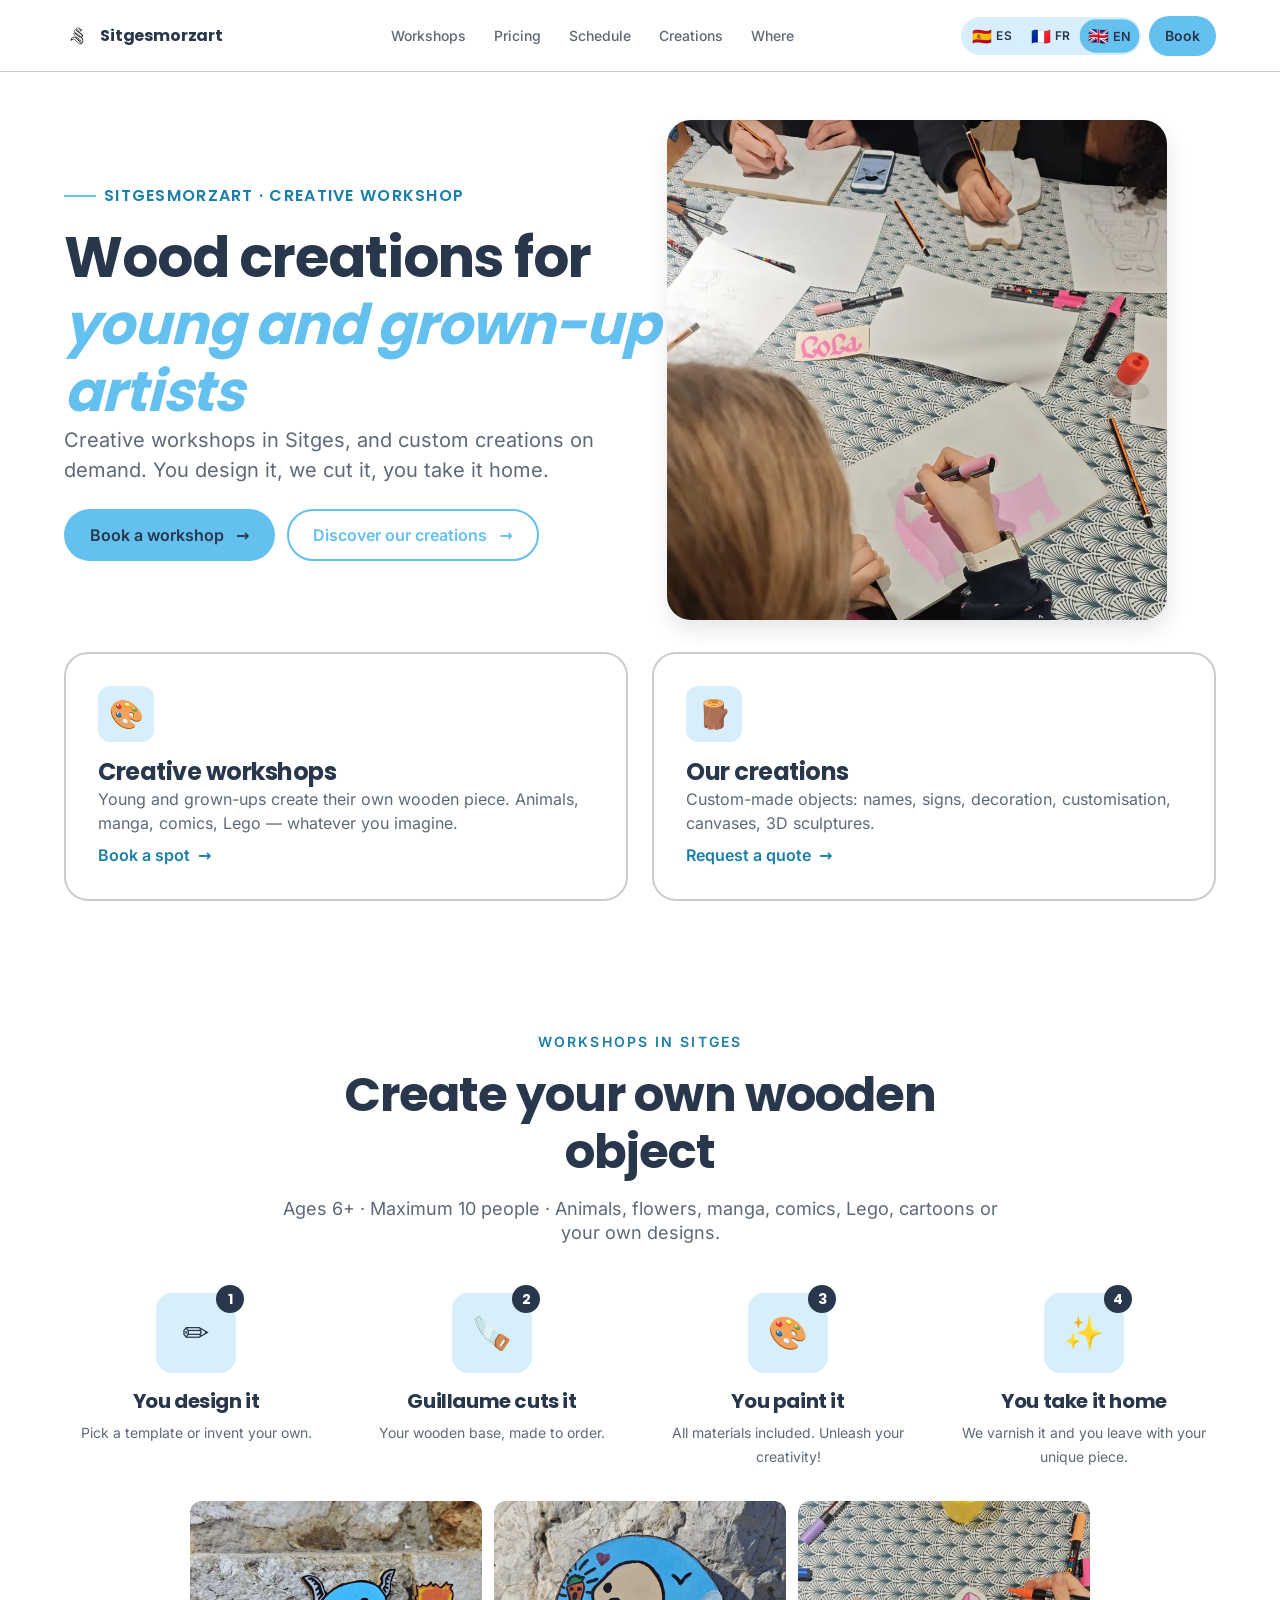
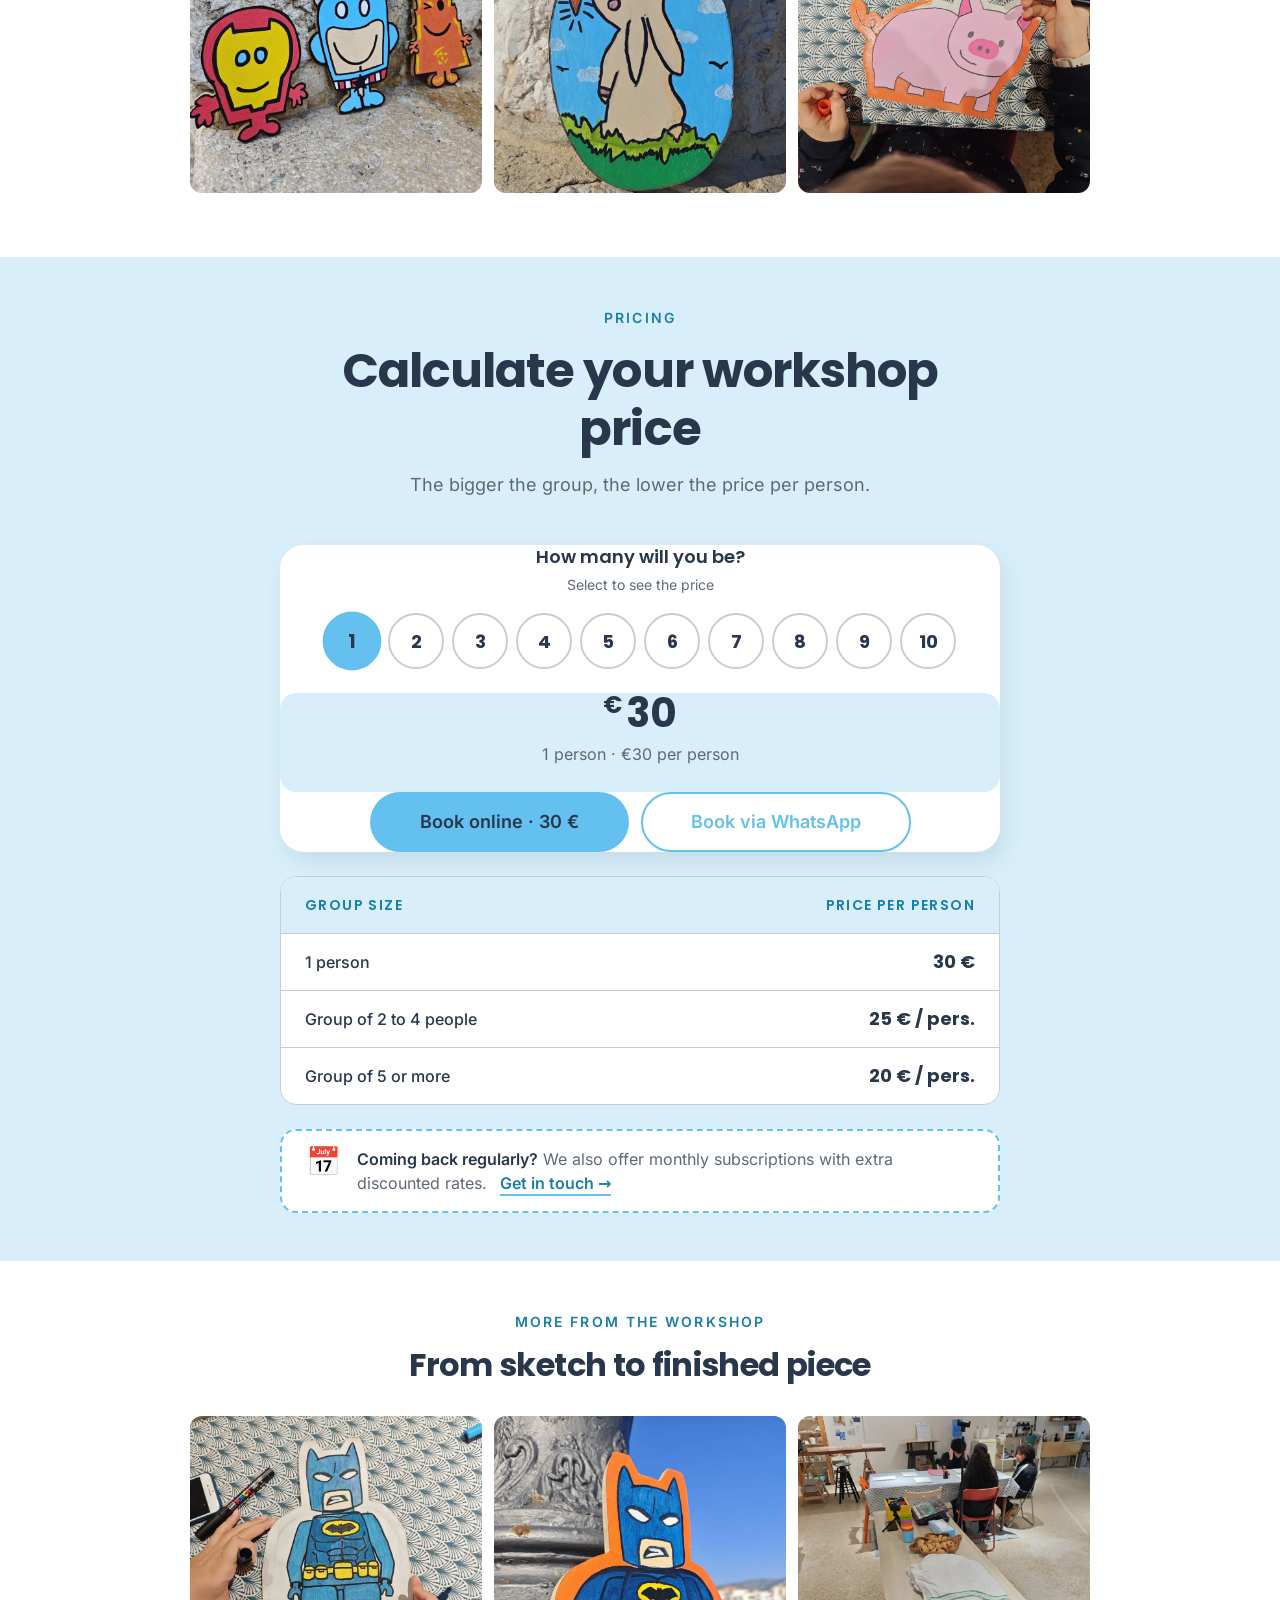
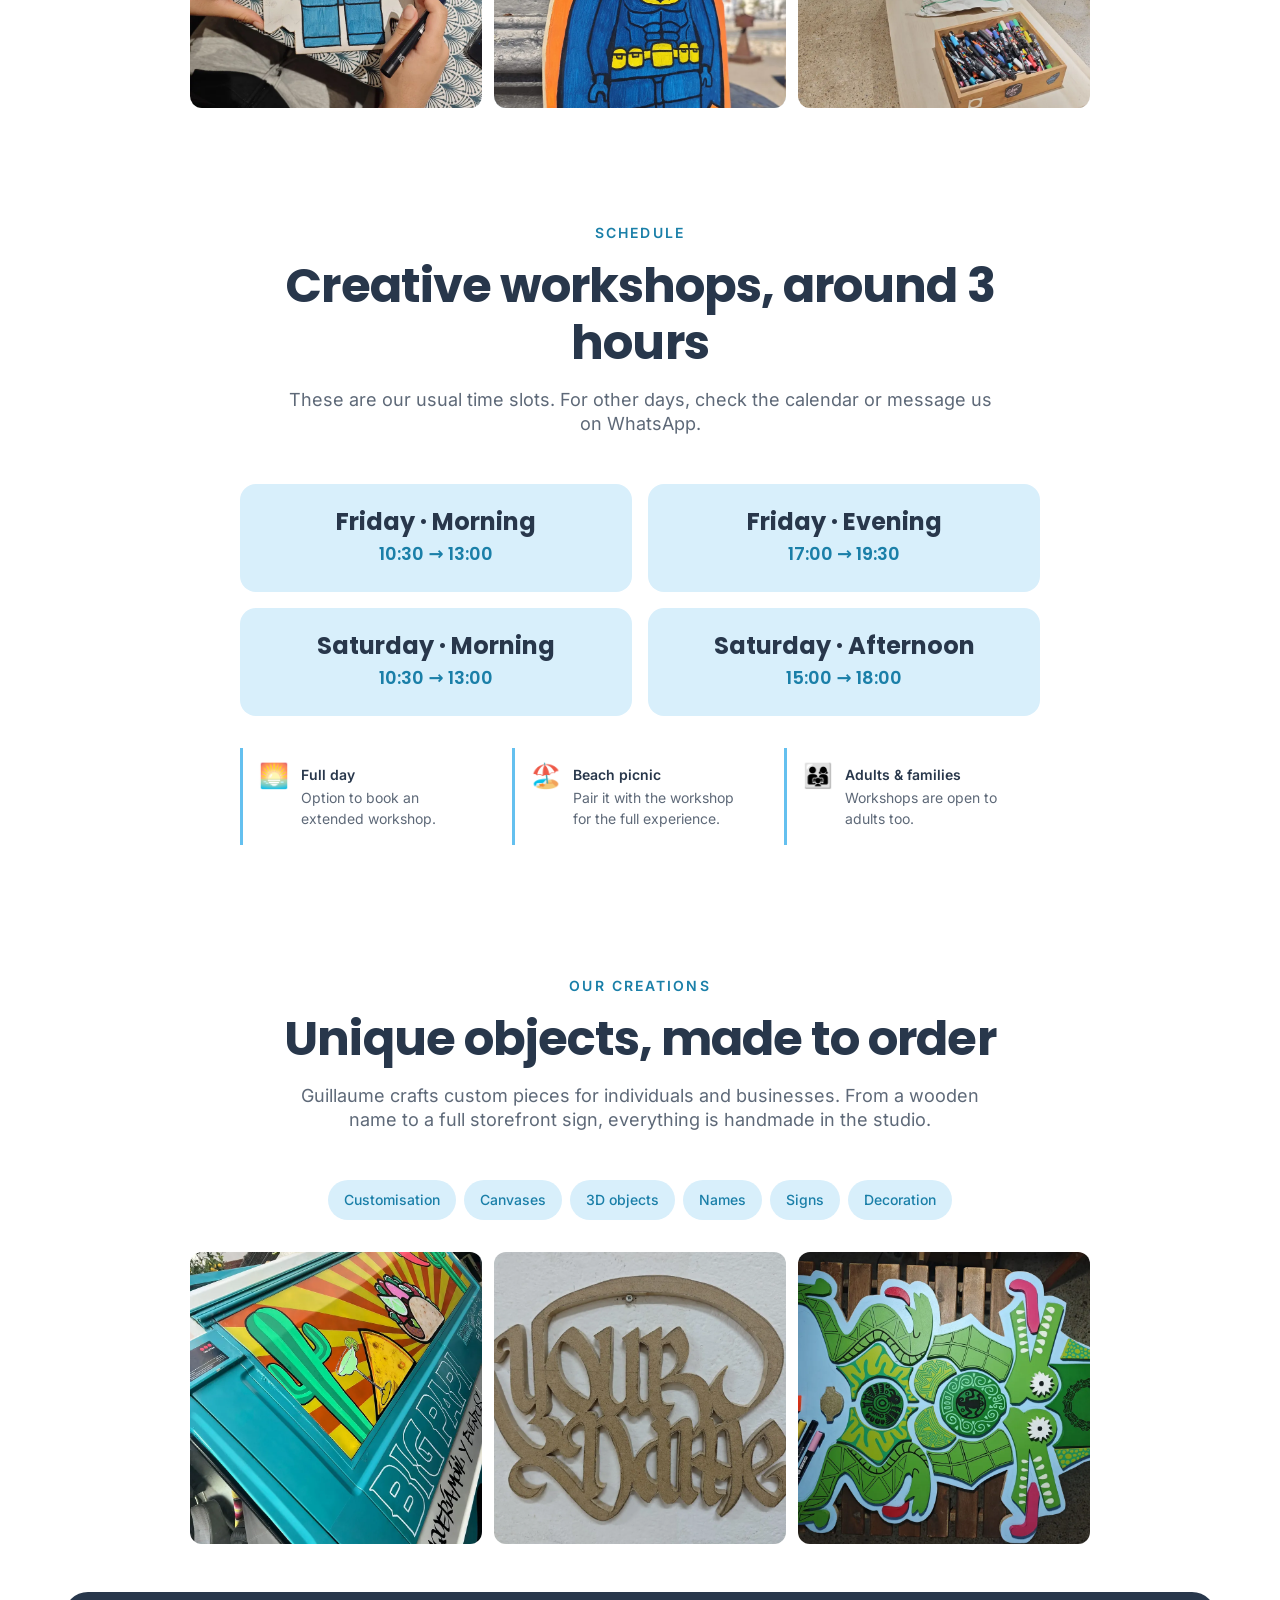
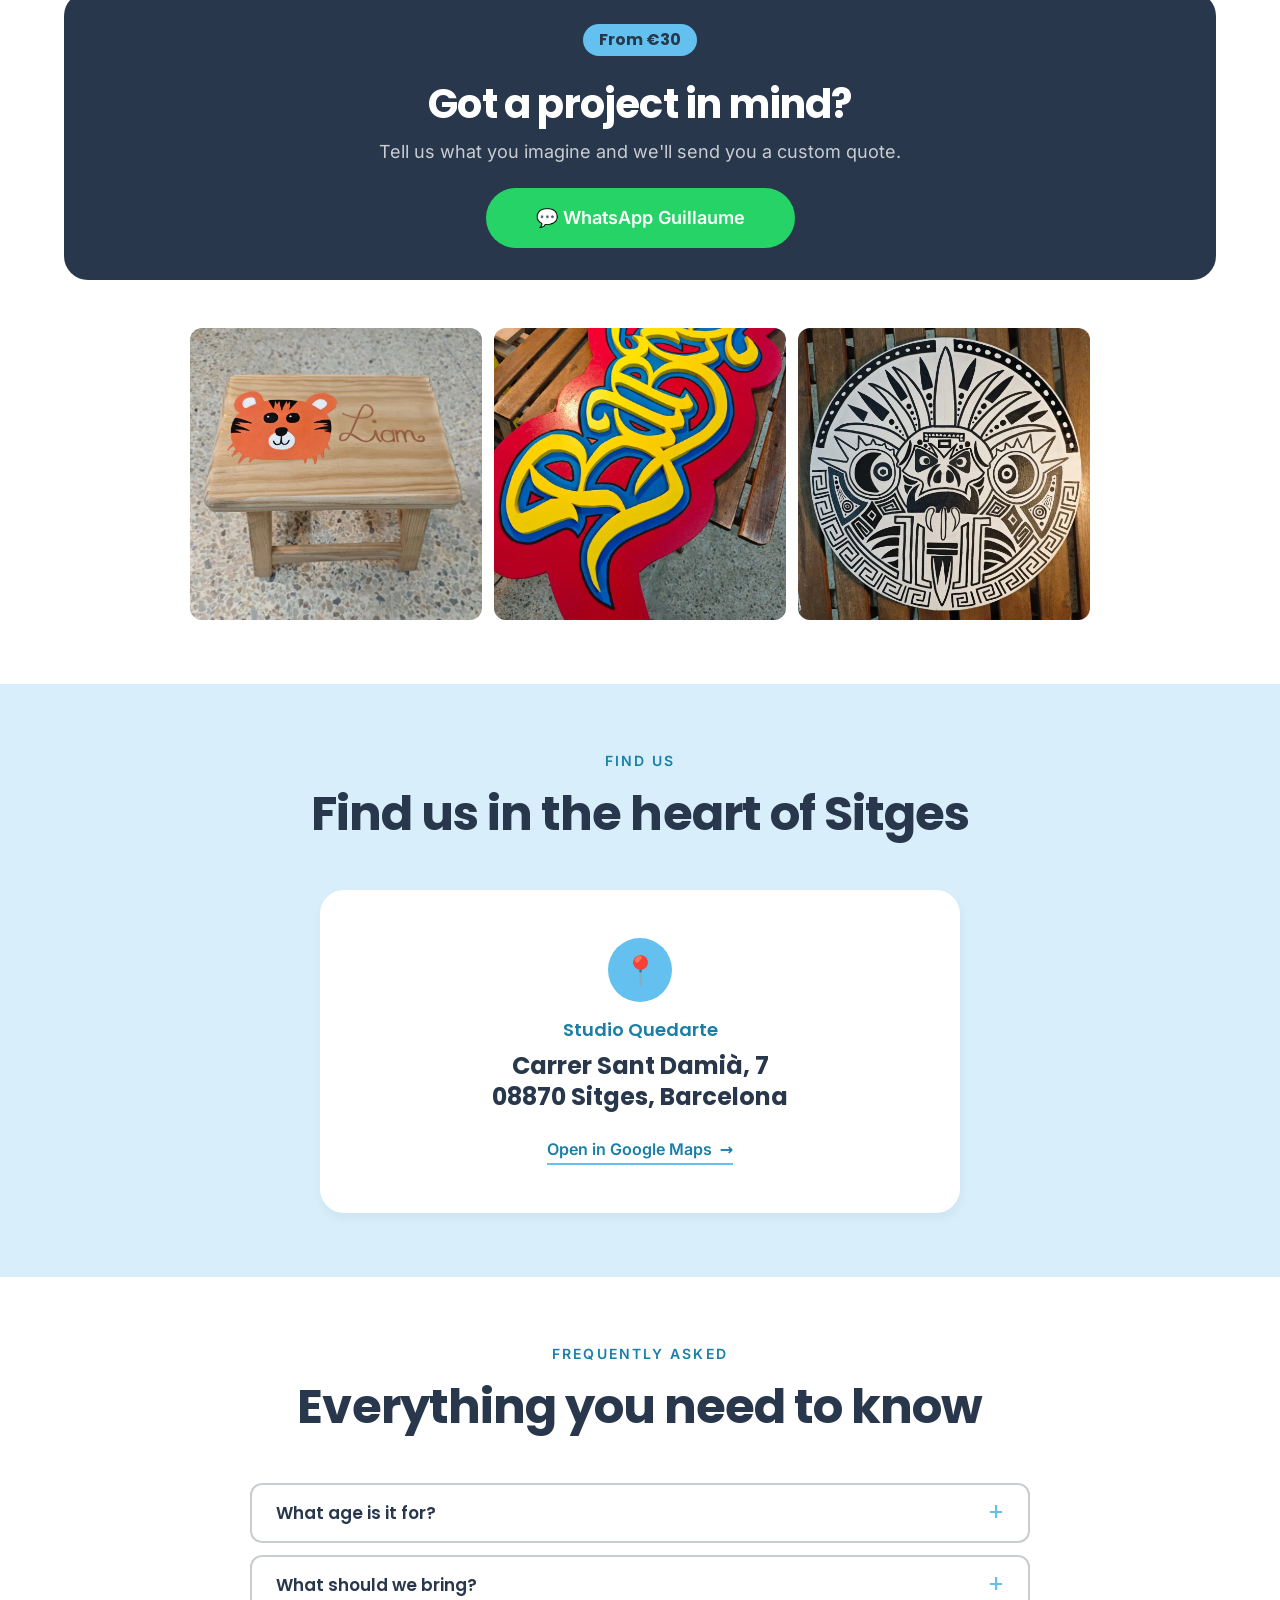
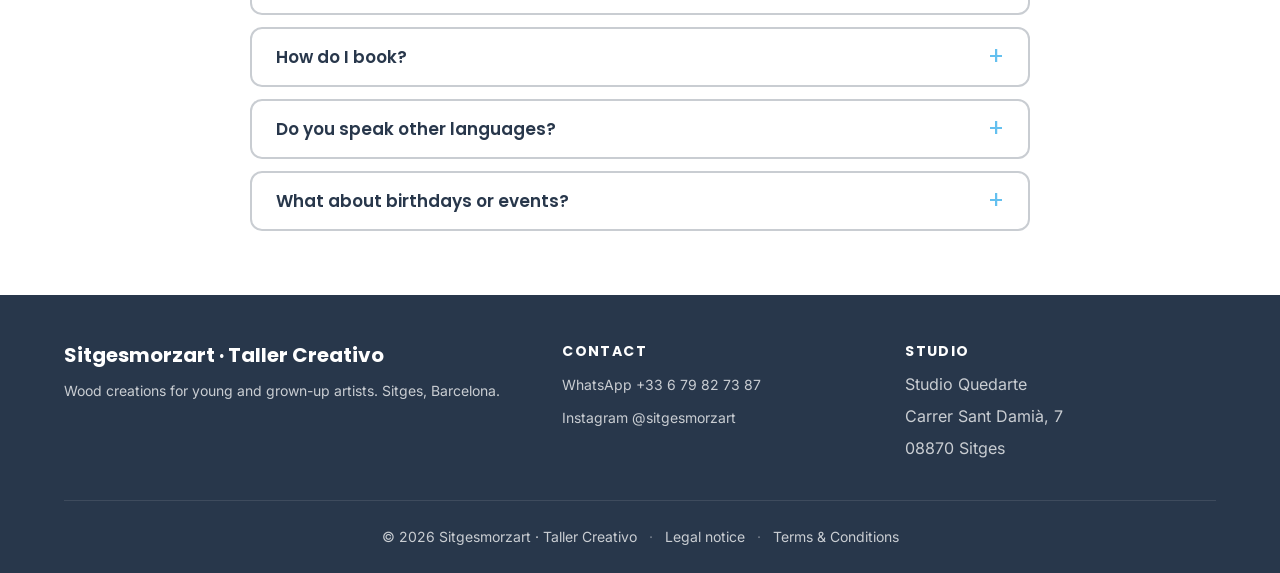
==== index.html @ ffb377f8 "Update index.html" ====
<!DOCTYPE html>
<html lang="es">
<head>
<meta charset="UTF-8">
<meta name="viewport" content="width=device-width, initial-scale=1.0">
<meta name="description" content="Sitgesmorzart · Taller Creativo en Sitges. Crea tu objeto de madera único en madera. Talleres creativos. Creaciones personalizadas a medida.">
<meta name="theme-color" content="#FFFFFF">
<meta name="author" content="Sitgesmorzart - Guillaume">
<meta name="geo.region" content="ES-CT">
<meta name="geo.placename" content="Sitges">
<meta name="geo.position" content="41.2364;1.8120">
<meta name="ICBM" content="41.2364, 1.8120">

<title>Sitgesmorzart · Taller Creativo en Sitges</title>

<!-- Favicon -->
<link rel="icon" href="/favicon.ico" sizes="any">
<link rel="icon" type="image/png" sizes="32x32" href="/favicon-32.png">
<link rel="icon" type="image/png" sizes="16x16" href="/favicon-16.png">
<link rel="apple-touch-icon" href="/icon-180.png">
<link rel="icon" type="image/png" sizes="192x192" href="/icon-192.png">
<link rel="icon" type="image/png" sizes="512x512" href="/icon-512.png">

<!-- Canonical URL -->
<link rel="canonical" href="https://sitgesmorzart.com/">

<!-- Hreflang (multilingue) -->
<link rel="alternate" hreflang="es" href="https://sitgesmorzart.com/">
<link rel="alternate" hreflang="fr" href="https://sitgesmorzart.com/">
<link rel="alternate" hreflang="en" href="https://sitgesmorzart.com/">
<link rel="alternate" hreflang="x-default" href="https://sitgesmorzart.com/">
   
<!-- Open Graph (Facebook, WhatsApp, Insta DM, LinkedIn, Slack, etc.) -->
<!-- 💡 Pour switcher l'image preview : remplacer "og-cover-atelier.jpg" par "og-cover.jpg" (variante Marvel) dans les 3 lignes ci-dessous + dans twitter:image -->
<meta property="og:type" content="website">
<meta property="og:site_name" content="Sitgesmorzart · Taller Creativo">
<meta property="og:title" content="Sitgesmorzart · Taller Creativo en Sitges">
<meta property="og:description" content="Creaciones en madera para pequeños y grandes artistas. Talleres creativos en Sitges, y creaciones personalizadas a medida.">
<meta property="og:url" content="https://sitgesmorzart.com/">
<meta property="og:image" content="https://sitgesmorzart.com/images/og-cover-atelier.jpg">
<meta property="og:image:secure_url" content="https://sitgesmorzart.com/images/og-cover-atelier.jpg">
<meta property="og:image:type" content="image/jpeg">
<meta property="og:image:width" content="1200">
<meta property="og:image:height" content="630">
<meta property="og:image:alt" content="Sitgesmorzart · Taller Creativo · Creaciones en madera para pequeños y grandes artistas">
<meta property="og:locale" content="es_ES">
<meta property="og:locale:alternate" content="fr_FR">
<meta property="og:locale:alternate" content="en_GB">

<!-- Twitter / X Cards -->
<meta name="twitter:card" content="summary_large_image">
<meta name="twitter:title" content="Sitgesmorzart · Taller Creativo en Sitges">
<meta name="twitter:description" content="Creaciones en madera para pequeños y grandes artistas. Talleres creativos en Sitges.">
<meta name="twitter:image" content="https://sitgesmorzart.com/images/og-cover-atelier.jpg">
<meta name="twitter:image:alt" content="Sitgesmorzart · Taller Creativo">

<!-- Fonts -->
<!-- Fonts (self-hosted, RGPD compliant, éco-design) -->
<link rel="preload" href="/fonts/poppins-700.woff2" as="font" type="font/woff2" crossorigin>
<link rel="preload" href="/fonts/inter-400.woff2" as="font" type="font/woff2" crossorigin>
   
<!-- Foundations DS -->
<link rel="stylesheet" href="foundations.css">

<style>
/* ============================================================================
   FONTS — Self-hosted (Fontsource)
   RGPD compliant, éco-design, performance optimale
   ============================================================================ */

/* Poppins */
@font-face {
  font-family: 'Poppins';
  font-style: normal;
  font-weight: 400;
  font-display: swap;
  src: url('/fonts/poppins-400.woff2') format('woff2');
}
@font-face {
  font-family: 'Poppins';
  font-style: normal;
  font-weight: 500;
  font-display: swap;
  src: url('/fonts/poppins-500.woff2') format('woff2');
}
@font-face {
  font-family: 'Poppins';
  font-style: normal;
  font-weight: 600;
  font-display: swap;
  src: url('/fonts/poppins-600.woff2') format('woff2');
}
@font-face {
  font-family: 'Poppins';
  font-style: normal;
  font-weight: 700;
  font-display: swap;
  src: url('/fonts/poppins-700.woff2') format('woff2');
}
@font-face {
  font-family: 'Poppins';
  font-style: normal;
  font-weight: 800;
  font-display: swap;
  src: url('/fonts/poppins-800.woff2') format('woff2');
}

/* Inter */
@font-face {
  font-family: 'Inter';
  font-style: normal;
  font-weight: 400;
  font-display: swap;
  src: url('/fonts/inter-400.woff2') format('woff2');
}
@font-face {
  font-family: 'Inter';
  font-style: normal;
  font-weight: 500;
  font-display: swap;
  src: url('/fonts/inter-500.woff2') format('woff2');
}
@font-face {
  font-family: 'Inter';
  font-style: normal;
  font-weight: 600;
  font-display: swap;
  src: url('/fonts/inter-600.woff2') format('woff2');
}
@font-face {
  font-family: 'Inter';
  font-style: normal;
  font-weight: 700;
  font-display: swap;
  src: url('/fonts/inter-700.woff2') format('woff2');
}
/* ============================================================================
   PAGE STYLES — Sitgesmorzart
   Construits sur foundations.css. N'utilise QUE des tokens sémantiques.
   ============================================================================ */

/* Scroll fluide : laisser de la place pour le header sticky lors d'un saut d'ancre */
html { scroll-padding-top: 80px; }

/* Body : padding pour compenser le header fixed */
body { padding-top: 72px; }

@media (max-width: 768px) {
  html { scroll-padding-top: 72px; }
  body { padding-top: 64px; }
}

/* --- Layout général ---------------------------------------------------- */
.container {
  max-width: 1200px;
  margin: 0 auto;
  padding: 0 var(--spacing-6);
}

section { padding: var(--spacing-16) 0; }

@media (max-width: 768px) {
  section { padding: var(--spacing-12) 0; }
}


/* ============================================================================
   SITE HEADER — sticky navigation
   ============================================================================ */
.site-header {
  position: fixed;
  top: 0;
  left: 0;
  right: 0;
  z-index: 90;
  background: rgba(255, 255, 255, 0.92);
  backdrop-filter: saturate(180%) blur(12px);
  -webkit-backdrop-filter: saturate(180%) blur(12px);
  border-bottom: 1px solid var(--border-default);
  height: 72px;
  display: flex;
  align-items: center;
}

@media (max-width: 768px) {
  .site-header { height: 64px; }
}

.site-header .container {
  display: flex;
  align-items: center;
  justify-content: space-between;
  gap: var(--spacing-4);
  width: 100%;
}

.site-brand {
  font-family: var(--font-display);
  font-weight: var(--weight-bold);
  font-size: var(--body-medium-size);
  color: var(--text-primary);
  text-decoration: none;
  white-space: nowrap;
  display: flex;
  align-items: center;
  gap: var(--spacing-2);
}

.site-brand-mark {
  width: 28px;
  height: 28px;
  flex-shrink: 0;
  display: block;
}

.site-brand-name { letter-spacing: -0.01em; }

@media (max-width: 480px) {
  .site-brand-name { font-size: 0.875rem; }
}

.site-nav {
  display: flex;
  align-items: center;
  gap: var(--spacing-1);
}

.site-nav-link {
  padding: var(--spacing-2) var(--spacing-3);
  border-radius: var(--radius-md);
  font-family: var(--font-body);
  font-size: var(--body-small-size);
  font-weight: var(--weight-medium);
  color: var(--text-secondary);
  text-decoration: none;
  transition: color 0.2s, background-color 0.2s;
  white-space: nowrap;
}

.site-nav-link:hover {
  color: var(--text-primary);
  background: var(--brand-turquoise-100);
}

.site-actions {
  display: flex;
  align-items: center;
  gap: var(--spacing-2);
}

.site-cta {
  padding: var(--spacing-2) var(--spacing-4);
  background: var(--action-primary-bg);
  color: var(--action-primary-text);
  border-radius: var(--radius-full);
  font-family: var(--font-body);
  font-weight: var(--weight-semibold);
  font-size: var(--body-small-size);
  text-decoration: none;
  white-space: nowrap;
  transition: background-color 0.2s, transform 0.2s;
}

.site-cta:hover {
  background: var(--action-primary-bg-hover);
  transform: translateY(-1px);
}

/* --- Burger button (mobile only) -------------------------------------- */
.site-burger {
  display: none;
  width: 40px;
  height: 40px;
  border-radius: var(--radius-md);
  background: transparent;
  align-items: center;
  justify-content: center;
}

.site-burger:hover { background: var(--brand-turquoise-100); }

.site-burger-icon {
  width: 20px;
  height: 14px;
  position: relative;
  display: block;
}

.site-burger-icon::before,
.site-burger-icon::after,
.site-burger-icon span {
  content: "";
  position: absolute;
  left: 0;
  right: 0;
  height: 2px;
  background: var(--text-primary);
  border-radius: 1px;
  transition: transform 0.3s, opacity 0.3s;
}

.site-burger-icon::before { top: 0; }
.site-burger-icon span { top: 50%; transform: translateY(-50%); }
.site-burger-icon::after { bottom: 0; }

.site-burger.is-open .site-burger-icon::before { transform: translateY(6px) rotate(45deg); }
.site-burger.is-open .site-burger-icon span { opacity: 0; }
.site-burger.is-open .site-burger-icon::after { transform: translateY(-6px) rotate(-45deg); }

/* --- Mobile breakpoint ------------------------------------------------- */
@media (max-width: 1024px) {
  .site-nav,
  .site-cta {
    display: none;
  }
  .site-burger { display: flex; }
}

/* --- Mobile menu panel ------------------------------------------------- */
.site-mobile-panel {
  position: fixed;
  top: 64px;
  left: 0;
  right: 0;
  background: var(--surface-default);
  border-bottom: 1px solid var(--border-default);
  box-shadow: var(--shadow-md);
  padding: var(--spacing-4) var(--spacing-6);
  transform: translateY(-110%);
  transition: transform 0.3s ease;
  z-index: 89;
  max-height: calc(100vh - 64px);
  overflow-y: auto;
}

.site-mobile-panel.is-open { transform: translateY(0); }

.site-mobile-panel .site-nav-link {
  display: block;
  padding: var(--spacing-3) var(--spacing-4);
  font-size: var(--body-medium-size);
  border-radius: var(--radius-lg);
  margin-bottom: var(--spacing-1);
}

.site-mobile-panel .site-cta {
  display: block;
  text-align: center;
  margin-top: var(--spacing-4);
  padding: var(--spacing-3);
  font-size: var(--body-medium-size);
}

@media (min-width: 1025px) {
  .site-mobile-panel { display: none; }
}

/* --- Language switcher (intégré au header) ----------------------------- */
.lang-switcher {
  display: flex;
  gap: 2px;
  background: var(--brand-turquoise-100);
  padding: 3px;
  border-radius: var(--radius-full);
}

.lang-btn {
  min-width: 32px;
  height: 32px;
  padding: 0 var(--spacing-2);
  border-radius: var(--radius-full);
  display: flex;
  align-items: center;
  justify-content: center;
  gap: 4px;
  font-size: 0.875rem;
  transition: background-color 0.2s ease, transform 0.2s ease;
  color: var(--text-primary);
}

.lang-flag {
  font-size: 1rem;
  line-height: 1;
}

.lang-code {
  font-family: var(--font-body);
  font-weight: var(--weight-semibold);
  font-size: 0.75rem;
  letter-spacing: 0.05em;
}

.lang-btn:hover { background: var(--surface-default); }
.lang-btn.is-active { background: var(--action-primary-bg); transform: scale(1.05); }

/* Sur écrans étroits (< 480px) : codes plus petits */
@media (max-width: 480px) {
  .lang-btn { 
    min-width: 40px; 
    height: 28px; 
    padding: 0 6px;
  }
  .lang-code { font-size: 0.6875rem; }
}

/* Sur très petits écrans (< 360px) : on cache les codes et garde juste les drapeaux */
@media (max-width: 360px) {
  .lang-btn {
    min-width: 32px;
    padding: 0 4px;
  }
  .lang-code {
    /* Visuellement caché mais accessible aux lecteurs d'écran */
    position: absolute;
    width: 1px;
    height: 1px;
    padding: 0;
    margin: -1px;
    overflow: hidden;
    clip: rect(0, 0, 0, 0);
    white-space: nowrap;
    border: 0;
  }
}

/* --- Boutons (consomment les tokens action-*) -------------------------- */
.btn {
  display: inline-flex;
  align-items: center;
  justify-content: center;
  gap: var(--spacing-2);
  padding: var(--spacing-3) var(--spacing-8);
  border-radius: var(--radius-full);
  font-family: var(--font-body);
  font-weight: var(--weight-semibold);
  font-size: var(--body-medium-size);
  text-decoration: none;
  white-space: nowrap;
  cursor: pointer;
  transition: background-color 0.2s ease, transform 0.2s ease, box-shadow 0.2s ease;
  border: 2px solid transparent;
  min-height: 48px;
}

.btn-primary {
  background: var(--action-primary-bg);
  color: var(--action-primary-text);
}
.btn-primary:hover { background: var(--action-primary-bg-hover); transform: translateY(-2px); }

.btn-secondary {
  background: var(--action-secondary-bg);
  color: var(--action-secondary-text);
  border-color: var(--action-secondary-border);
}
.btn-secondary:hover { background: var(--action-secondary-bg-hover); transform: translateY(-2px); }

.btn-ghost {
  background: transparent;
  color: var(--action-ghost-text);
}
.btn-ghost:hover { background: var(--action-ghost-bg-hover); }

.btn-whatsapp {
  background: #25D366;
  color: var(--neutral-white);
}
.btn-whatsapp:hover { background: #1fb858; transform: translateY(-2px); }

.btn-lg { padding: var(--spacing-4) var(--spacing-12); font-size: var(--body-large-size); }

@media (max-width: 480px) {
  .btn-lg { 
    padding: var(--spacing-4) var(--spacing-6); 
    font-size: var(--body-medium-size);
  }
}

.creations-cta .btn-lg {
  max-width: 100%;
  white-space: normal;
}

/* --- Section heads ----------------------------------------------------- */
.section-head { text-align: center; max-width: 720px; margin: 0 auto var(--spacing-12); }

.kicker {
  display: inline-block;
  font-family: var(--font-body);
  font-weight: var(--weight-semibold);
  font-size: var(--body-small-size);
  letter-spacing: 0.15em;
  text-transform: uppercase;
  color: var(--brand-turquoise-700);
  margin-bottom: var(--spacing-3);
}

.section-head h2 { margin-bottom: var(--spacing-4); }
.section-head p { font-size: var(--body-large-size); color: var(--text-secondary); }


/* ============================================================================
   HERO
   ============================================================================ */
.hero {
  padding: var(--spacing-10) 0 var(--spacing-12);
  position: relative;
}

@media (min-width: 769px) {
  .hero { padding-top: var(--spacing-12); }
}

.hero-grid {
  display: grid;
  grid-template-columns: 1.1fr 1fr;
  gap: var(--spacing-10);
  align-items: center;
}

@media (max-width: 900px) {
  .hero-grid { grid-template-columns: 1fr; gap: var(--spacing-6); }
}

.hero-brand {
  font-family: var(--font-display);
  font-weight: var(--weight-semibold);
  font-size: var(--body-medium-size);
  letter-spacing: 0.08em;
  text-transform: uppercase;
  color: var(--brand-turquoise-700);
  margin-bottom: var(--spacing-4);
  display: inline-flex;
  align-items: center;
  gap: var(--spacing-2);
}

.hero-brand::before {
  content: "";
  width: 32px;
  height: 2px;
  background: var(--brand-turquoise-500);
}

.hero h1 {
  font-size: clamp(2rem, 5vw, 3.5rem);
  line-height: 1.2;
  margin-bottom: var(--spacing-5);
}

.hero h1 .accent {
  color: var(--brand-turquoise-500);
  font-style: italic;
  font-weight: var(--weight-bold);
}

.hero-tagline {
  font-size: clamp(1rem, 1.8vw, 1.25rem);
  color: var(--text-secondary);
  max-width: 540px;
  margin-bottom: var(--spacing-6);
  line-height: 1.5;
}

.hero-ctas {
  display: flex;
  flex-wrap: wrap;
  gap: var(--spacing-3);
}

/* Boutons hero compacts (textes longs avec flèches) */
.hero-ctas .btn-lg {
  padding: var(--spacing-3) var(--spacing-6);
  font-size: var(--body-medium-size);
}

@media (max-width: 480px) {
  .hero-ctas {
    flex-direction: column;
    width: 100%;
  }
  .hero-ctas .btn-lg {
    width: 100%;
    padding: var(--spacing-3) var(--spacing-4);
    font-size: 0.9375rem;
  }
}

.hero-ctas .btn span[aria-hidden] {
  display: inline-block;
  margin-left: var(--spacing-1);
  transition: transform 0.2s ease;
}

.hero-ctas .btn:hover span[aria-hidden] {
  transform: translateX(4px);
}

@media (prefers-reduced-motion: reduce) {
  .hero-ctas .btn span[aria-hidden] {
    transition: none;
  }
  .hero-ctas .btn:hover span[aria-hidden] {
    transform: none;
  }
}

.hero-image {
  aspect-ratio: 1 / 1;
  border-radius: var(--radius-2xl);
  overflow: hidden;
  box-shadow: var(--shadow-lg);
  position: relative;
  max-height: 500px;
}

.hero-image img {
  width: 100%;
  height: 100%;
  object-fit: cover;
}

@media (max-width: 900px) {
  .hero-image { aspect-ratio: 4 / 3; max-height: 350px; }
}


/* ============================================================================
   ACTIVITY INTRO (2 cards : ateliers + créations)
   ============================================================================ */
.activities {
  background: var(--surface-default);
  padding-top: var(--spacing-8);
}

.activities-grid {
  display: grid;
  grid-template-columns: 1fr 1fr;
  gap: var(--spacing-6);
}

@media (max-width: 768px) {
  .activities-grid { grid-template-columns: 1fr; }
}

.activity-card {
  background: var(--surface-default);
  border: 2px solid var(--border-default);
  border-radius: var(--radius-2xl);
  padding: var(--spacing-8);
  transition: border-color 0.2s ease, transform 0.2s ease, box-shadow 0.2s ease;
  text-decoration: none;
  color: inherit;
  display: flex;
  flex-direction: column;
  gap: var(--spacing-4);
}

.activity-card:hover {
  border-color: var(--border-brand);
  transform: translateY(-4px);
  box-shadow: var(--shadow-md);
}

.activity-icon {
  width: 56px;
  height: 56px;
  border-radius: var(--radius-lg);
  background: var(--brand-turquoise-100);
  display: flex;
  align-items: center;
  justify-content: center;
  font-size: 1.75rem;
}

.activity-card h3 { font-size: 1.5rem; margin-bottom: 0; }

.activity-card p { color: var(--text-secondary); flex: 1; }

.activity-link {
  color: var(--brand-turquoise-700);
  font-weight: var(--weight-semibold);
  display: inline-flex;
  align-items: center;
  gap: var(--spacing-2);
  margin-top: var(--spacing-2);
}

.activity-link::after {
  content: "→";
  transition: transform 0.2s ease;
}

.activity-card:hover .activity-link::after { transform: translateX(4px); }


/* ============================================================================
   SECONDARY GALLERY SECTION
   Section galerie compacte (entre tarifas et horarios, après CTA créations)
   ============================================================================ */
.gallery-section {
  background: var(--surface-default);
  padding-top: var(--spacing-12);
  padding-bottom: var(--spacing-12);
}

.section-head--compact { margin-bottom: var(--spacing-8); }

.section-subhead {
  font-size: clamp(1.5rem, 3vw, 2rem);
  color: var(--text-primary);
  margin-bottom: 0;
}


/* ============================================================================
   STEPS
   ============================================================================ */
.steps {
  display: grid;
  grid-template-columns: repeat(auto-fit, minmax(220px, 1fr));
  gap: var(--spacing-8);
  counter-reset: step;
}

.step { text-align: center; counter-increment: step; }

.step-icon {
  width: 80px;
  height: 80px;
  margin: 0 auto var(--spacing-4);
  background: var(--brand-turquoise-100);
  border-radius: var(--radius-xl);
  display: flex;
  align-items: center;
  justify-content: center;
  font-size: 2rem;
  position: relative;
  transition: transform 0.3s ease;
}

.step:hover .step-icon { transform: rotate(-4deg) scale(1.05); }

.step-icon::before {
  content: counter(step);
  position: absolute;
  top: -8px;
  right: -8px;
  width: 28px;
  height: 28px;
  background: var(--surface-emphasis);
  color: var(--text-inverse);
  border-radius: var(--radius-full);
  display: flex;
  align-items: center;
  justify-content: center;
  font-family: var(--font-display);
  font-weight: var(--weight-bold);
  font-size: var(--body-small-size);
}

.step h3 { font-size: 1.25rem; margin-bottom: var(--spacing-2); }
.step p { font-size: var(--body-small-size); color: var(--text-secondary); }


/* ============================================================================
   GALLERY
   ============================================================================ */
.gallery {
  display: grid;
  grid-template-columns: repeat(auto-fill, minmax(220px, 1fr));
  gap: var(--spacing-3);
  margin-top: var(--spacing-8);
  justify-content: center;
  max-width: 900px;
  margin-left: auto;
  margin-right: auto;
}

.gallery-item {
  aspect-ratio: 1;
  border-radius: var(--radius-lg);
  overflow: hidden;
  position: relative;
  background: var(--brand-turquoise-100);
  transition: transform 0.3s ease;
  cursor: zoom-in;
}

.gallery-item:hover { transform: scale(1.03); }

.gallery-item picture {
  display: block;
  width: 100%;
  height: 100%;
}

.gallery-item img {
  width: 100%;
  height: 100%;
  object-fit: cover;
  display: block;
  transition: transform 0.4s ease;
}

.gallery-item:hover img { transform: scale(1.08); }


/* ============================================================================
   LIGHTBOX (clic sur galerie)
   ============================================================================ */
.lightbox {
  position: fixed;
  inset: 0;
  background: rgba(40, 55, 75, 0.92);
  z-index: 200;
  display: none;
  align-items: center;
  justify-content: center;
  padding: var(--spacing-6);
  cursor: zoom-out;
  opacity: 0;
  transition: opacity 0.25s ease;
}

.lightbox.is-open {
  display: flex;
  opacity: 1;
}

.lightbox-img {
  max-width: 95vw;
  max-height: 90vh;
  width: auto;
  height: auto;
  border-radius: var(--radius-lg);
  box-shadow: var(--shadow-lg);
  cursor: default;
  object-fit: contain;
}

.lightbox-close {
  position: absolute;
  top: var(--spacing-4);
  right: var(--spacing-4);
  width: 48px;
  height: 48px;
  background: var(--surface-default);
  border-radius: var(--radius-full);
  display: flex;
  align-items: center;
  justify-content: center;
  font-size: 1.5rem;
  color: var(--text-primary);
  box-shadow: var(--shadow-md);
  cursor: pointer;
  transition: transform 0.2s ease;
}

.lightbox-close:hover { transform: scale(1.1); }

.lightbox-prev,
.lightbox-next {
  position: absolute;
  top: 50%;
  transform: translateY(-50%);
  width: 48px;
  height: 48px;
  background: var(--surface-default);
  border-radius: var(--radius-full);
  display: flex;
  align-items: center;
  justify-content: center;
  font-size: 1.5rem;
  color: var(--text-primary);
  box-shadow: var(--shadow-md);
  cursor: pointer;
  transition: transform 0.2s ease;
}

.lightbox-prev { left: var(--spacing-4); }
.lightbox-next { right: var(--spacing-4); }

.lightbox-prev:hover { transform: translateY(-50%) scale(1.1); }
.lightbox-next:hover { transform: translateY(-50%) scale(1.1); }

.lightbox-caption {
  position: absolute;
  bottom: var(--spacing-6);
  left: 50%;
  transform: translateX(-50%);
  color: var(--text-inverse);
  font-family: var(--font-body);
  font-size: var(--body-medium-size);
  background: rgba(40, 55, 75, 0.6);
  padding: var(--spacing-2) var(--spacing-4);
  border-radius: var(--radius-full);
  backdrop-filter: blur(8px);
}

@media (max-width: 640px) {
  .lightbox-prev,
  .lightbox-next {
    width: 40px;
    height: 40px;
    font-size: 1.25rem;
  }
  .lightbox-close {
    width: 40px;
    height: 40px;
    font-size: 1.25rem;
  }
}

.gallery-caption {
  position: absolute;
  bottom: 0;
  left: 0;
  right: 0;
  padding: var(--spacing-3);
  background: linear-gradient(to top, rgba(40, 55, 75, 0.9), rgba(40, 55, 75, 0));
  color: var(--text-inverse);
  font-size: var(--body-small-size);
  font-weight: var(--weight-medium);
  opacity: 0;
  transition: opacity 0.3s ease;
}

.gallery-item:hover .gallery-caption { opacity: 1; }


/* ============================================================================
   PRICING — Calculateur interactif
   ============================================================================ */
.pricing {
  background: var(--surface-subtle);
  padding: var(--spacing-12) 0;
}

@media (max-width: 768px) {
  .pricing { padding: var(--spacing-10) 0; }
}

.calculator {
  background: var(--surface-default);
  border-radius: var(--radius-2xl);
  padding: var(--spacing-8) var(--spacing-6) var(--spacing-10);
  max-width: 720px;
  margin: 0 auto;
  box-shadow: var(--shadow-md);
  text-align: center;
}

@media (min-width: 769px) {
  .calculator { padding: var(--spacing-10) var(--spacing-8) var(--spacing-12); }
}

.calculator-question {
  font-family: var(--font-display);
  font-weight: var(--weight-semibold);
  font-size: 1.125rem;
  color: var(--text-primary);
  margin-bottom: var(--spacing-4);
}

.calculator-hint {
  display: block;
  font-family: var(--font-body);
  font-weight: var(--weight-regular);
  font-size: var(--body-small-size);
  color: var(--text-secondary);
  margin-top: var(--spacing-1);
}

.calc-buttons {
  display: flex;
  justify-content: center;
  gap: var(--spacing-2);
  flex-wrap: wrap;
  margin-bottom: var(--spacing-6);
}

.calc-btn {
  width: 56px;
  height: 56px;
  border-radius: var(--radius-full);
  background: var(--surface-default);
  border: 2px solid var(--border-default);
  color: var(--text-primary);
  font-family: var(--font-display);
  font-weight: var(--weight-bold);
  font-size: 1.125rem;
  transition: all 0.2s ease;
}

.calc-btn:hover {
  border-color: var(--border-brand);
  color: var(--brand-turquoise-700);
}

.calc-btn.is-active {
  background: var(--action-primary-bg);
  border-color: var(--action-primary-bg);
  color: var(--action-primary-text);
  transform: scale(1.05);
}

.calc-result {
  background: var(--brand-turquoise-100);
  border-radius: var(--radius-xl);
  padding: var(--spacing-5);
  margin: 0 var(--spacing-2) var(--spacing-5);
}

.calc-total {
  font-family: var(--font-display);
  font-weight: var(--weight-bold);
  font-size: 2.5rem;
  color: var(--text-primary);
  line-height: 1;
}

.calc-total .currency {
  font-size: 1.5rem;
  vertical-align: super;
  margin-right: 4px;
}

.calc-detail {
  margin-top: var(--spacing-2);
  color: var(--text-secondary);
  font-size: var(--body-medium-size);
}

.calc-savings {
  display: inline-block;
  margin-top: var(--spacing-3);
  padding: var(--spacing-1) var(--spacing-3);
  background: var(--brand-green-100);
  color: var(--brand-green-700);
  border-radius: var(--radius-full);
  font-weight: var(--weight-semibold);
  font-size: var(--body-small-size);
  opacity: 0;
  transition: opacity 0.3s ease;
}

.calc-savings.is-visible { opacity: 1; }

.calc-cta {
  display: flex;
  gap: var(--spacing-3);
  justify-content: center;
  flex-wrap: wrap;
}

/* --- Tableau dégressif clair ------------------------------------------ */
.pricing-table {
  max-width: 720px;
  margin: var(--spacing-6) auto 0;
  background: var(--surface-default);
  border-radius: var(--radius-xl);
  overflow: hidden;
  border: 1px solid var(--border-default);
}

.pricing-table-row {
  display: grid;
  grid-template-columns: 1fr auto;
  align-items: center;
  padding: var(--spacing-4) var(--spacing-6);
  border-bottom: 1px solid var(--border-default);
}

.pricing-table-row:last-child { border-bottom: none; }

.pricing-table-row.is-header {
  background: var(--surface-subtle);
  font-family: var(--font-display);
  font-weight: var(--weight-semibold);
  font-size: var(--body-small-size);
  text-transform: uppercase;
  letter-spacing: 0.1em;
  color: var(--brand-turquoise-700);
}

.pricing-table-label { color: var(--text-primary); font-weight: var(--weight-medium); }
.pricing-table-price {
  font-family: var(--font-display);
  font-weight: var(--weight-bold);
  font-size: 1.125rem;
  color: var(--text-primary);
}

/* --- Note abonnement mensuel ----------------------------------------- */
.pricing-note {
  max-width: 720px;
  margin: var(--spacing-6) auto 0;
  padding: var(--spacing-4) var(--spacing-6);
  background: var(--surface-default);
  border: 2px dashed var(--border-brand);
  border-radius: var(--radius-xl);
  display: flex;
  align-items: flex-start;
  gap: var(--spacing-4);
}

.pricing-note-icon {
  font-size: 1.75rem;
  flex-shrink: 0;
  line-height: 1;
}

.pricing-note-text {
  font-size: var(--body-medium-size);
  color: var(--text-secondary);
  line-height: 1.5;
}

.pricing-note-text strong {
  color: var(--text-primary);
  font-weight: var(--weight-semibold);
}

.pricing-note-link {
  color: var(--brand-turquoise-700);
  font-weight: var(--weight-semibold);
  margin-left: var(--spacing-2);
  border-bottom: 2px solid var(--brand-turquoise-500);
  padding-bottom: 1px;
  white-space: nowrap;
  transition: color 0.2s ease;
}

.pricing-note-link:hover { color: var(--brand-turquoise-500); }


/* ============================================================================
   SCHEDULE
   ============================================================================ */
.schedule { background: var(--surface-default); }

.schedule-grid {
  display: grid;
  grid-template-columns: repeat(auto-fit, minmax(260px, 1fr));
  gap: var(--spacing-4);
  max-width: 800px;
  margin: 0 auto var(--spacing-8);
}

a.schedule-card {
  cursor: pointer;
  transition: transform 0.2s ease, box-shadow 0.2s ease, border-color 0.2s ease;
  text-decoration: none;
  color: inherit;
  display: block;
}

a.schedule-card:hover {
  transform: translateY(-2px);
  box-shadow: var(--shadow-md);
  border-color: var(--border-brand);
}

.schedule-card {
  background: var(--surface-subtle);
  border-radius: var(--radius-xl);
  padding: var(--spacing-6);
  text-align: center;
  border: 2px solid transparent;
  transition: border-color 0.2s ease, transform 0.2s ease;
}

.schedule-card:hover { border-color: var(--border-brand); transform: translateY(-2px); }

.schedule-day {
  font-family: var(--font-display);
  font-weight: var(--weight-bold);
  font-size: 1.5rem;
  color: var(--text-primary);
  margin-bottom: var(--spacing-2);
}

.schedule-time {
  font-family: var(--font-display);
  font-weight: var(--weight-semibold);
  font-size: 1.125rem;
  color: var(--brand-turquoise-700);
}

.schedule-extras {
  max-width: 800px;
  margin: 0 auto;
  display: grid;
  grid-template-columns: repeat(auto-fit, minmax(220px, 1fr));
  gap: var(--spacing-4);
}

.extra-item {
  display: flex;
  align-items: flex-start;
  gap: var(--spacing-3);
  padding: var(--spacing-4);
  border-left: 3px solid var(--brand-turquoise-500);
  background: var(--surface-default);
}

.extra-icon { font-size: 1.5rem; flex-shrink: 0; }

.extra-text {
  font-size: var(--body-small-size);
  color: var(--text-secondary);
  line-height: 1.5;
}

.extra-text strong {
  display: block;
  color: var(--text-primary);
  font-weight: var(--weight-semibold);
  margin-bottom: 2px;
}


/* ============================================================================
   CRÉATIONS
   ============================================================================ */
.creations { background: var(--surface-default); }

.creations-types {
  max-width: 800px;
  margin: 0 auto var(--spacing-8);
  display: flex;
  flex-wrap: wrap;
  justify-content: center;
  gap: var(--spacing-2);
}

.creation-type {
  padding: var(--spacing-2) var(--spacing-4);
  background: var(--surface-subtle);
  color: var(--brand-turquoise-700);
  border-radius: var(--radius-full);
  font-size: var(--body-small-size);
  font-weight: var(--weight-medium);
}

.creations-cta {
  text-align: center;
  margin-top: var(--spacing-12);
  padding: var(--spacing-8);
  background: var(--surface-emphasis);
  color: var(--text-inverse);
  border-radius: var(--radius-2xl);
}

.creations-cta h3 {
  color: var(--text-inverse);
  margin-bottom: var(--spacing-3);
}

.creations-cta p {
  color: var(--neutral-grey-300);
  margin-bottom: var(--spacing-6);
  font-size: var(--body-large-size);
}

.creations-price {
  display: inline-block;
  background: var(--brand-turquoise-500);
  color: var(--text-primary);
  padding: var(--spacing-1) var(--spacing-4);
  border-radius: var(--radius-full);
  font-family: var(--font-display);
  font-weight: var(--weight-bold);
  margin-bottom: var(--spacing-6);
}


/* ============================================================================
   LOCATION
   ============================================================================ */
.location { background: var(--surface-subtle); }

.location-card {
  max-width: 640px;
  margin: 0 auto;
  background: var(--surface-default);
  border-radius: var(--radius-2xl);
  padding: var(--spacing-12) var(--spacing-8);
  text-align: center;
  box-shadow: var(--shadow-sm);
}

.location-icon {
  width: 64px;
  height: 64px;
  margin: 0 auto var(--spacing-4);
  background: var(--action-primary-bg);
  border-radius: var(--radius-full);
  display: flex;
  align-items: center;
  justify-content: center;
  font-size: 1.75rem;
}

.location-name {
  font-family: var(--font-display);
  font-weight: var(--weight-semibold);
  font-size: 1.125rem;
  color: var(--brand-turquoise-700);
  margin-bottom: var(--spacing-2);
}

.location-address {
  font-family: var(--font-display);
  font-weight: var(--weight-bold);
  font-size: 1.5rem;
  color: var(--text-primary);
  margin-bottom: var(--spacing-6);
  line-height: 1.3;
}

.location-link {
  display: inline-flex;
  align-items: center;
  gap: var(--spacing-2);
  color: var(--brand-turquoise-700);
  font-weight: var(--weight-semibold);
  border-bottom: 2px solid var(--brand-turquoise-500);
  padding-bottom: 2px;
}


/* ============================================================================
   FAQ
   ============================================================================ */
.faq-list {
  max-width: 780px;
  margin: 0 auto;
  display: flex;
  flex-direction: column;
  gap: var(--spacing-3);
}

.faq-item {
  background: var(--surface-default);
  border: 2px solid var(--border-default);
  border-radius: var(--radius-lg);
  overflow: hidden;
  transition: border-color 0.2s ease;
}

.faq-item[open] { border-color: var(--border-brand); }

.faq-question {
  padding: var(--spacing-4) var(--spacing-6);
  font-family: var(--font-display);
  font-weight: var(--weight-semibold);
  font-size: 1.0625rem;
  color: var(--text-primary);
  cursor: pointer;
  display: flex;
  justify-content: space-between;
  align-items: center;
  gap: var(--spacing-4);
  list-style: none;
}

.faq-question::-webkit-details-marker { display: none; }

.faq-question::after {
  content: "+";
  font-size: 1.5rem;
  color: var(--brand-turquoise-500);
  transition: transform 0.2s ease;
  flex-shrink: 0;
  font-weight: var(--weight-regular);
}

.faq-item[open] .faq-question::after { transform: rotate(45deg); }

.faq-answer { padding: 0 var(--spacing-6) var(--spacing-4); color: var(--text-secondary); }


/* ============================================================================
   FOOTER
   ============================================================================ */
footer {
  background: var(--surface-emphasis);
  color: var(--neutral-grey-300);
  padding: var(--spacing-12) 0 var(--spacing-6);
}

.footer-grid {
  display: grid;
  grid-template-columns: 1.5fr 1fr 1fr;
  gap: var(--spacing-8);
  margin-bottom: var(--spacing-8);
}

@media (max-width: 768px) {
  .footer-grid { grid-template-columns: 1fr; gap: var(--spacing-6); }
}

.footer-brand {
  font-family: var(--font-display);
  font-weight: var(--weight-bold);
  font-size: 1.25rem;
  color: var(--text-inverse);
  margin-bottom: var(--spacing-3);
}

.footer-tagline { color: var(--neutral-grey-300); font-size: var(--body-small-size); }

.footer-section h3 {
  color: var(--text-inverse);
  font-size: var(--body-small-size);
  text-transform: uppercase;
  letter-spacing: 0.1em;
  margin-bottom: var(--spacing-3);
}

.footer-section ul { list-style: none; }
.footer-section li { margin-bottom: var(--spacing-2); }
.footer-section a { color: var(--neutral-grey-300); font-size: var(--body-small-size); transition: color 0.2s; }
.footer-section a:hover { color: var(--brand-turquoise-300); }

.footer-bottom {
  border-top: 1px solid rgba(255,255,255,0.1);
  padding-top: var(--spacing-6);
  font-size: var(--body-small-size);
  display: flex;
  flex-wrap: wrap;
  justify-content: center;
  align-items: center;
  gap: var(--spacing-2) var(--spacing-3);
}

.footer-bottom a {
  color: var(--neutral-grey-300);
  transition: color 0.2s;
}

.footer-bottom a:hover {
  color: var(--brand-turquoise-300);
}

.footer-bottom-sep {
  opacity: 0.5;
}

/* ============================================================================
   UTILITIES
   ============================================================================ */
.skip-to-content {
  position: absolute;
  top: -100px;
  left: var(--spacing-4);
  background: var(--brand-turquoise-700);
  color: var(--neutral-white);
  padding: var(--spacing-3) var(--spacing-4);
  border-radius: var(--radius-md);
  font-family: var(--font-body);
  font-weight: var(--weight-semibold);
  font-size: var(--body-small-size);
  text-decoration: none;
  z-index: 999;
  transition: top 0.2s ease;
}

.skip-to-content:focus {
  top: var(--spacing-4);
  outline: 3px solid var(--brand-turquoise-500);
  outline-offset: 2px;
}

.back-to-top {
  position: fixed;
  bottom: var(--spacing-6);
  right: var(--spacing-6);
  width: 48px;
  height: 48px;
  border-radius: var(--radius-full);
  background: var(--brand-turquoise-500);
  color: var(--text-primary);
  font-size: 1.5rem;
  font-weight: var(--weight-bold);
  box-shadow: var(--shadow-md);
  z-index: 80;
  cursor: pointer;
  border: none;
  display: flex;
  align-items: center;
  justify-content: center;
  transition: opacity 0.3s ease, transform 0.2s ease, background-color 0.2s ease;
}

.back-to-top:hover {
  background: var(--brand-turquoise-700);
  color: var(--neutral-white);
  transform: translateY(-2px);
}

.back-to-top:focus-visible {
  outline: 3px solid var(--brand-turquoise-700);
  outline-offset: 2px;
}

.back-to-top[hidden] {
  display: none;
}

.visually-hidden {
  position: absolute;
  width: 1px;
  height: 1px;
  padding: 0;
  margin: -1px;
  overflow: hidden;
  clip: rect(0, 0, 0, 0);
  white-space: nowrap;
  border: 0;
}

/* ============================================================================
   I18N — Affichage par langue
   ============================================================================ */
[data-lang]:not(.is-active-lang) { display: none !important; }

[data-lang].is-active-lang {
  animation: langFadeIn 0.3s ease;
}

@keyframes langFadeIn {
  from { opacity: 0; }
  to { opacity: 1; }
}

@media (prefers-reduced-motion: reduce) {
  [data-lang].is-active-lang { animation: none; }
}

</style>
<!-- Schema.org : entreprise locale -->
<script type="application/ld+json">
{
  "@context": "https://schema.org",
  "@type": "LocalBusiness",
  "name": "Sitgesmorzart · Taller Creativo",
  "description": "Talleres creativos de madera y creaciones personalizadas en Sitges, Barcelona.",
  "image": "https://sitgesmorzart.com/images/og-cover-atelier.jpg",
  "url": "https://sitgesmorzart.com/",
  "telephone": "+33679827387",
  "priceRange": "€20-€30",
  "address": {
    "@type": "PostalAddress",
    "streetAddress": "Carrer Sant Damià, 7",
    "addressLocality": "Sitges",
    "postalCode": "08870",
    "addressRegion": "Barcelona",
    "addressCountry": "ES"
  },
  "geo": {
    "@type": "GeoCoordinates",
    "latitude": 41.2364,
    "longitude": 1.8120
  },
  "openingHoursSpecification": [
    {
      "@type": "OpeningHoursSpecification",
      "dayOfWeek": "Friday",
      "opens": "10:30",
      "closes": "19:30"
    },
    {
      "@type": "OpeningHoursSpecification",
      "dayOfWeek": "Saturday",
      "opens": "10:30",
      "closes": "18:00"
    }
  ],
  "sameAs": [
    "https://www.instagram.com/sitgesmorzart"
  ]
}
</script>
<!-- Schema.org : FAQ -->
<script type="application/ld+json">
{
  "@context": "https://schema.org",
  "@type": "FAQPage",
  "mainEntity": [
    {
      "@type": "Question",
      "name": "¿A partir de qué edad?",
      "acceptedAnswer": {
        "@type": "Answer",
        "text": "A partir de 6 años. Los talleres también están abiertos a adultos al mismo precio."
      }
    },
    {
      "@type": "Question",
      "name": "¿Qué hay que traer?",
      "acceptedAnswer": {
        "@type": "Answer",
        "text": "Nada. Todos los materiales (madera, pinturas, pinceles, barniz) están incluidos."
      }
    },
    {
      "@type": "Question",
      "name": "¿Cómo se reserva?",
      "acceptedAnswer": {
        "@type": "Answer",
        "text": "Por WhatsApp al +33 6 79 82 73 87 o directamente en línea desde nuestro sitio web."
      }
    },
    {
      "@type": "Question",
      "name": "¿Hablan otros idiomas?",
      "acceptedAnswer": {
        "@type": "Answer",
        "text": "Sí: español, catalán, inglés y francés."
      }
    },
    {
      "@type": "Question",
      "name": "¿Y para cumpleaños o eventos?",
      "acceptedAnswer": {
        "@type": "Answer",
        "text": "Sí, organizamos talleres privados para grupos. Hasta 10 personas."
      }
    }
  ]
}
</script>
</head>
<body>

<noscript>
  <div style="background: #FFD33C; color: #28374B; padding: 12px 20px; text-align: center; font-family: -apple-system, BlinkMacSystemFont, 'Segoe UI', sans-serif; font-size: 14px; line-height: 1.5;">
    <strong>JavaScript necesario / requis / required.</strong> 
    Para una experiencia óptima, activa JavaScript. 
    Para más información, contáctanos por WhatsApp 
    <a href="https://wa.me/33679827387" target="_blank" rel="noopener" style="color: #28374B; text-decoration: underline; font-weight: 600;">+33 6 79 82 73 87</a>.
  </div>
</noscript>

<!-- Skip to main content (accessibilité WCAG 2.4.1) -->
<a href="#main-content" class="skip-to-content">
  <span data-lang="es" class="is-active-lang">Ir al contenido principal</span>
  <span data-lang="fr">Aller au contenu principal</span>
  <span data-lang="en">Skip to main content</span>
</a>

<!-- ============================================================================
     SITE HEADER — sticky navigation
     ============================================================================ -->
<header class="site-header">
  <div class="container">

    <a href="#" class="site-brand" aria-label="Sitgesmorzart Taller Creativo">
      <img class="site-brand-mark" src="/images/logo-header.png" alt="" aria-hidden="true">
      <span class="site-brand-name">Sitgesmorzart</span>
    </a>

    <nav class="site-nav" aria-label="Navigation principale">
      <a href="#talleres" class="site-nav-link">
        <span data-lang="es" class="is-active-lang">Talleres</span>
        <span data-lang="fr">Ateliers</span>
        <span data-lang="en">Workshops</span>
      </a>
      <a href="#tarifas" class="site-nav-link">
        <span data-lang="es" class="is-active-lang">Tarifas</span>
        <span data-lang="fr">Tarifs</span>
        <span data-lang="en">Pricing</span>
      </a>
      <a href="#horarios" class="site-nav-link">
        <span data-lang="es" class="is-active-lang">Horarios</span>
        <span data-lang="fr">Horaires</span>
        <span data-lang="en">Schedule</span>
      </a>
      <a href="#creaciones" class="site-nav-link">
        <span data-lang="es" class="is-active-lang">Creaciones</span>
        <span data-lang="fr">Créations</span>
        <span data-lang="en">Creations</span>
      </a>
      <a href="#donde" class="site-nav-link">
        <span data-lang="es" class="is-active-lang">Dónde</span>
        <span data-lang="fr">Où</span>
        <span data-lang="en">Where</span>
      </a>
    </nav>

    <div class="site-actions">
      <nav class="lang-switcher" aria-label="Sélecteur de langue">
        <button class="lang-btn is-active" data-switch="es" aria-label="Español" aria-pressed="true">
          <span class="lang-flag" aria-hidden="true">🇪🇸</span>
          <span class="lang-code">ES</span>
        </button>
        <button class="lang-btn" data-switch="fr" aria-label="Français" aria-pressed="false">
          <span class="lang-flag" aria-hidden="true">🇫🇷</span>
          <span class="lang-code">FR</span>
        </button>
        <button class="lang-btn" data-switch="en" aria-label="English" aria-pressed="false">
          <span class="lang-flag" aria-hidden="true">🇬🇧</span>
          <span class="lang-code">EN</span>
        </button>
      </nav>

      <a href="#tarifas" class="site-cta">
        <span data-lang="es" class="is-active-lang">Reservar</span>
        <span data-lang="fr">Réserver</span>
        <span data-lang="en">Book</span>
      </a>

      <button class="site-burger" id="site-burger" aria-label="Ouvrir le menu" aria-expanded="false" aria-controls="site-mobile-panel">
        <span class="site-burger-icon" aria-hidden="true"><span></span></span>
      </button>
    </div>

  </div>
</header>

<!-- Mobile panel (visible only when burger is open) -->
<div class="site-mobile-panel" id="site-mobile-panel">
  <a href="#talleres" class="site-nav-link">
    <span data-lang="es" class="is-active-lang">Talleres</span>
    <span data-lang="fr">Ateliers</span>
    <span data-lang="en">Workshops</span>
  </a>
  <a href="#tarifas" class="site-nav-link">
    <span data-lang="es" class="is-active-lang">Tarifas</span>
    <span data-lang="fr">Tarifs</span>
    <span data-lang="en">Pricing</span>
  </a>
  <a href="#horarios" class="site-nav-link">
    <span data-lang="es" class="is-active-lang">Horarios</span>
    <span data-lang="fr">Horaires</span>
    <span data-lang="en">Schedule</span>
  </a>
  <a href="#creaciones" class="site-nav-link">
    <span data-lang="es" class="is-active-lang">Creaciones</span>
    <span data-lang="fr">Créations</span>
    <span data-lang="en">Creations</span>
  </a>
  <a href="#donde" class="site-nav-link">
    <span data-lang="es" class="is-active-lang">Dónde estamos</span>
    <span data-lang="fr">Où nous trouver</span>
    <span data-lang="en">Find us</span>
  </a>
  <a href="#tarifas" class="site-cta">
    <span data-lang="es" class="is-active-lang">Reservar</span>
    <span data-lang="fr">Réserver</span>
    <span data-lang="en">Book</span>
  </a>
</div>


<main id="main-content">


<!-- ============================================================================
     HERO
     ============================================================================ -->
<section class="hero">
  <div class="container">
    <div class="hero-grid">

      <div class="hero-text">
        <span class="hero-brand" data-lang="es">Sitgesmorzart · Taller Creativo</span>
        <span class="hero-brand" data-lang="fr">Sitgesmorzart · Atelier Créatif</span>
        <span class="hero-brand" data-lang="en">Sitgesmorzart · Creative Workshop</span>

        <!-- ES -->
        <div data-lang="es" class="is-active-lang">
          <h1>Creaciones en madera para <span class="accent">pequeños y grandes artistas</span></h1>
          <p class="hero-tagline">Talleres creativos en Sitges, y creaciones personalizadas a medida. Tú lo diseñas, nosotros lo cortamos, te lo llevas a casa.</p>
          <div class="hero-ctas">
            <a href="#tarifas" class="btn btn-primary btn-lg">Reserva un taller <span aria-hidden="true">→</span></a>
            <a href="#creaciones" class="btn btn-secondary btn-lg">Descubre nuestras creaciones <span aria-hidden="true">→</span></a>
          </div>
        </div>

        <!-- FR -->
        <div data-lang="fr">
          <h1>Créations sur bois pour <span class="accent">petits et grands artistes</span></h1>
          <p class="hero-tagline">Ateliers créatifs à Sitges, et créations personnalisées sur mesure. Tu dessines, nous découpons, tu repars avec.</p>
          <div class="hero-ctas">
            <a href="#tarifas" class="btn btn-primary btn-lg">Réserve un atelier <span aria-hidden="true">→</span></a>
            <a href="#creaciones" class="btn btn-secondary btn-lg">Découvre nos créations <span aria-hidden="true">→</span></a>
          </div>
        </div>

        <!-- EN -->
        <div data-lang="en">
          <h1>Wood creations for <span class="accent">young and grown-up artists</span></h1>
          <p class="hero-tagline">Creative workshops in Sitges, and custom creations on demand. You design it, we cut it, you take it home.</p>
          <div class="hero-ctas">
            <a href="#tarifas" class="btn btn-primary btn-lg">Book a workshop <span aria-hidden="true">→</span></a>
            <a href="#creaciones" class="btn btn-secondary btn-lg">Discover our creations <span aria-hidden="true">→</span></a>
          </div>
        </div>
      </div>

      <div class="hero-image">
        <picture>
          <source srcset="images/atelier.webp" type="image/webp">
          <img src="images/atelier.jpg" alt="Niños creando objetos de madera en el taller Sitgesmorzart en Sitges" loading="eager" width="900" height="1200">
        </picture>
      </div>

    </div>

  </div>
</section>


<!-- ============================================================================
     ACTIVITIES OVERVIEW
     ============================================================================ -->
<section class="activities" aria-labelledby="activities-heading">
  <div class="container">
    <h2 id="activities-heading" class="visually-hidden">
      <span data-lang="es" class="is-active-lang">Nuestras actividades</span>
      <span data-lang="fr">Nos activités</span>
      <span data-lang="en">Our activities</span>
    </h2>
    <div class="activities-grid">

      <a href="#talleres" class="activity-card">
        <div class="activity-icon" aria-hidden="true">🎨</div>
        <div data-lang="es" class="is-active-lang">
          <h3>Talleres creativos</h3>
          <p>Pequeños y grandes crean su propio objeto de madera. Animales, manga, cómics, Lego, lo que imagines.</p>
          <span class="activity-link">Reservar plaza</span>
        </div>
        <div data-lang="fr">
          <h3>Ateliers créatifs</h3>
          <p>Petits et grands créent leur propre objet en bois. Animaux, manga, BD, Lego, ce que tu imagines.</p>
          <span class="activity-link">Réserver une place</span>
        </div>
        <div data-lang="en">
          <h3>Creative workshops</h3>
          <p>Young and grown-ups create their own wooden piece. Animals, manga, comics, Lego — whatever you imagine.</p>
          <span class="activity-link">Book a spot</span>
        </div>
      </a>

      <a href="#creaciones" class="activity-card">
        <div class="activity-icon" aria-hidden="true">🪵</div>
        <div data-lang="es" class="is-active-lang">
          <h3>Nuestras creaciones</h3>
          <p>Objetos personalizados a medida: nombres, rótulos, decoración, customización, lienzos, esculturas en 3D.</p>
          <span class="activity-link">Pedir presupuesto</span>
        </div>
        <div data-lang="fr">
          <h3>Nos créations</h3>
          <p>Objets personnalisés sur mesure : prénoms, enseignes, décoration, customisation, toiles, sculptures 3D.</p>
          <span class="activity-link">Demander un devis</span>
        </div>
        <div data-lang="en">
          <h3>Our creations</h3>
          <p>Custom-made objects: names, signs, decoration, customisation, canvases, 3D sculptures.</p>
          <span class="activity-link">Request a quote</span>
        </div>
      </a>

    </div>
  </div>
</section>


<!-- ============================================================================
     TALLERES — Section ateliers détaillée
     ============================================================================ -->
<section id="talleres">
  <div class="container">

    <div class="section-head">
      <span class="kicker" data-lang="es">Talleres en Sitges</span>
      <span class="kicker" data-lang="fr">Ateliers à Sitges</span>
      <span class="kicker" data-lang="en">Workshops in Sitges</span>

      <div data-lang="es" class="is-active-lang">
        <h2>Crea tu propio objeto de madera</h2>
        <p>A partir de 6 años · Máximo 10 personas · Animales, flores, manga, cómics, Lego, dibujos animados o tus propias creaciones.</p>
      </div>
      <div data-lang="fr">
        <h2>Crée ton propre objet en bois</h2>
        <p>À partir de 6 ans · Maximum 10 personnes · Animaux, fleurs, manga, BD, Lego, dessins animés ou tes propres créations.</p>
      </div>
      <div data-lang="en">
        <h2>Create your own wooden object</h2>
        <p>Ages 6+ · Maximum 10 people · Animals, flowers, manga, comics, Lego, cartoons or your own designs.</p>
      </div>
    </div>

    <!-- Steps -->
    <div class="steps">
      <div class="step">
        <div class="step-icon" aria-hidden="true">✏️</div>
        <div data-lang="es" class="is-active-lang">
          <h3>Tú lo diseñas</h3>
          <p>Eliges un modelo o creas el tuyo propio.</p>
        </div>
        <div data-lang="fr">
          <h3>Tu le dessines</h3>
          <p>Tu choisis un modèle ou tu crées le tien.</p>
        </div>
        <div data-lang="en">
          <h3>You design it</h3>
          <p>Pick a template or invent your own.</p>
        </div>
      </div>

      <div class="step">
        <div class="step-icon" aria-hidden="true">🪚</div>
        <div data-lang="es" class="is-active-lang">
          <h3>Guillaume lo corta</h3>
          <p>Tu soporte de madera, hecho a medida.</p>
        </div>
        <div data-lang="fr">
          <h3>Guillaume le découpe</h3>
          <p>Ton support en bois, fait sur mesure.</p>
        </div>
        <div data-lang="en">
          <h3>Guillaume cuts it</h3>
          <p>Your wooden base, made to order.</p>
        </div>
      </div>

      <div class="step">
        <div class="step-icon" aria-hidden="true">🎨</div>
        <div data-lang="es" class="is-active-lang">
          <h3>Lo pintas</h3>
          <p>Materiales incluidos. ¡Da rienda suelta a tu creatividad!</p>
        </div>
        <div data-lang="fr">
          <h3>Tu le peins</h3>
          <p>Matériel inclus. Laisse libre cours à ta créativité !</p>
        </div>
        <div data-lang="en">
          <h3>You paint it</h3>
          <p>All materials included. Unleash your creativity!</p>
        </div>
      </div>

      <div class="step">
        <div class="step-icon" aria-hidden="true">✨</div>
        <div data-lang="es" class="is-active-lang">
          <h3>Te lo llevas</h3>
          <p>Lo barnizamos y te llevas tu obra única.</p>
        </div>
        <div data-lang="fr">
          <h3>Tu repars avec</h3>
          <p>On le vernit et tu repars avec ton œuvre unique.</p>
        </div>
        <div data-lang="en">
          <h3>You take it home</h3>
          <p>We varnish it and you leave with your unique piece.</p>
        </div>
      </div>
    </div>

    <!-- Gallery ateliers -->
    <div class="gallery">
      <div class="gallery-item">
        <picture>
          <source srcset="images/mister-marvel.webp" type="image/webp">
          <img src="images/mister-marvel.jpg" alt="Personajes de Marvel hechos en madera durante un taller creativo" loading="lazy" width="900" height="900">
        </picture>
        <div class="gallery-caption" data-lang="es">Marvel</div>
        <div class="gallery-caption" data-lang="fr">Marvel</div>
        <div class="gallery-caption" data-lang="en">Marvel</div>
      </div>
      <div class="gallery-item">
        <picture>
          <source srcset="images/petit-lapin.webp" type="image/webp">
          <img src="images/petit-lapin.jpg" alt="Conejo de madera pintado a mano en el taller Sitgesmorzart" loading="lazy" width="900" height="1200">
        </picture>
        <div class="gallery-caption" data-lang="es">Conejo</div>
        <div class="gallery-caption" data-lang="fr">Lapin</div>
        <div class="gallery-caption" data-lang="en">Rabbit</div>
      </div>
      <div class="gallery-item">
        <picture>
          <source srcset="images/cochon-rose.webp" type="image/webp">
          <img src="images/cochon-rose.jpg" alt="Cerdito rosa en bois" loading="lazy" width="1200" height="900">
        </picture>
        <div class="gallery-caption" data-lang="es">Cerdito</div>
        <div class="gallery-caption" data-lang="fr">Cochon</div>
        <div class="gallery-caption" data-lang="en">Pig</div>
      </div>
    </div>

  </div>
</section>


<!-- ============================================================================
     PRICING — Calculateur interactif
     ============================================================================ -->
<section class="pricing" id="tarifas">
  <div class="container">

    <div class="section-head">
      <span class="kicker" data-lang="es">Tarifas</span>
      <span class="kicker" data-lang="fr">Tarifs</span>
      <span class="kicker" data-lang="en">Pricing</span>

     <div data-lang="es" class="is-active-lang">
        <h2>Calcula el precio de tu taller</h2>
        <p>Cuanto más grande es el grupo, menor es el precio por persona.</p>
      </div>
      <div data-lang="fr">
        <h2>Calcule le prix de ton atelier</h2>
        <p>Plus le groupe est grand, plus le prix par personne baisse.</p>
      </div>
      <div data-lang="en">
        <h2>Calculate your workshop price</h2>
        <p>The bigger the group, the lower the price per person.</p>
      </div> 
    </div>

    <div class="calculator">
      <div class="calculator-question" data-lang="es">¿Cuántos seréis? <span class="calculator-hint">Selecciona para ver el precio</span></div>
      <div class="calculator-question" data-lang="fr">Vous serez combien ? <span class="calculator-hint">Sélectionne pour voir le prix</span></div>
      <div class="calculator-question" data-lang="en">How many will you be? <span class="calculator-hint">Select to see the price</span></div>
       
      <div class="calc-buttons" id="calc-buttons" role="radiogroup" aria-label="Number of participants">
        <!-- Boutons générés en JS -->
      </div>

      <div class="calc-result">
        <div class="calc-total"><span class="currency">€</span><span id="calc-amount">30</span></div>
        <div class="calc-detail">
          <span data-lang="es" class="is-active-lang"><span id="calc-people-es">1 persona</span> · <span id="calc-perperson-es">30 € por persona</span></span>
          <span data-lang="fr"><span id="calc-people-fr">1 personne</span> · <span id="calc-perperson-fr">30 € par personne</span></span>
          <span data-lang="en"><span id="calc-people-en">1 person</span> · <span id="calc-perperson-en">€30 per person</span></span>
        </div>
        <div class="calc-savings" id="calc-savings">
          <span data-lang="es" class="is-active-lang"><span id="calc-savings-es"></span></span>
          <span data-lang="fr"><span id="calc-savings-fr"></span></span>
          <span data-lang="en"><span id="calc-savings-en"></span></span>
        </div>
      </div>

     <div class="calc-cta">
        <a href="#" id="cta-online" class="btn btn-primary btn-lg" rel="noopener">
          <span data-lang="es" class="is-active-lang">Reservar online · <span id="cta-online-amount-es">30</span> €</span>
          <span data-lang="fr">Réserver en ligne · <span id="cta-online-amount-fr">30</span> €</span>
          <span data-lang="en">Book online · <span id="cta-online-amount-en">30</span> €</span>
        </a>
        <a href="https://wa.me/33679827387" class="btn btn-secondary btn-lg" target="_blank" rel="noopener">
          <span data-lang="es" class="is-active-lang">Reservar por WhatsApp</span>
          <span data-lang="fr">Réserver par WhatsApp</span>
          <span data-lang="en">Book via WhatsApp</span>
        </a>
      </div> 
    </div>

    <!-- Tableau dégressif clair -->
    <div class="pricing-table">
      <div class="pricing-table-row is-header">
        <div data-lang="es" class="is-active-lang">Tamaño del grupo</div>
        <div data-lang="fr">Taille du groupe</div>
        <div data-lang="en">Group size</div>

        <div data-lang="es">Precio por persona</div>
        <div data-lang="fr">Prix par personne</div>
        <div data-lang="en">Price per person</div>
      </div>

      <div class="pricing-table-row">
        <div class="pricing-table-label">
          <span data-lang="es" class="is-active-lang">1 persona</span>
          <span data-lang="fr">1 personne</span>
          <span data-lang="en">1 person</span>
        </div>
        <div class="pricing-table-price">30 €</div>
      </div>

      <div class="pricing-table-row">
        <div class="pricing-table-label">
          <span data-lang="es" class="is-active-lang">Grupo de 2 a 4 personas</span>
          <span data-lang="fr">Groupe de 2 à 4 personnes</span>
          <span data-lang="en">Group of 2 to 4 people</span>
        </div>
        <div class="pricing-table-price">25 € / pers.</div>
      </div>

      <div class="pricing-table-row">
        <div class="pricing-table-label">
          <span data-lang="es" class="is-active-lang">Grupo de 5 personas o más</span>
          <span data-lang="fr">Groupe de 5 personnes ou plus</span>
          <span data-lang="en">Group of 5 or more</span>
        </div>
        <div class="pricing-table-price">20 € / pers.</div>
      </div>
    </div>

    <!-- Abonnements mensuels -->
    <div class="pricing-note">
      <div class="pricing-note-icon" aria-hidden="true">📅</div>
      <div class="pricing-note-text">
        <div data-lang="es" class="is-active-lang">
          <strong>¿Vienes cada mes?</strong> También ofrecemos abonos mensuales con tarifas degresivas adicionales.
          <a href="https://wa.me/33679827387?text=Hola%20Guillaume%2C%20me%20interesa%20un%20abono%20mensual" class="pricing-note-link" target="_blank" rel="noopener">Contáctanos →</a>
        </div>
        <div data-lang="fr">
          <strong>Tu viens chaque mois ?</strong> Nous proposons aussi des abonnements mensuels avec des tarifs dégressifs supplémentaires.
          <a href="https://wa.me/33679827387?text=Bonjour%20Guillaume%2C%20je%20suis%20int%C3%A9ress%C3%A9%C2%B7e%20par%20un%20abonnement%20mensuel" class="pricing-note-link" target="_blank" rel="noopener">Nous contacter →</a>
        </div>
        <div data-lang="en">
          <strong>Coming back regularly?</strong> We also offer monthly subscriptions with extra discounted rates.
          <a href="https://wa.me/33679827387?text=Hi%20Guillaume%2C%20I%27m%20interested%20in%20a%20monthly%20subscription" class="pricing-note-link" target="_blank" rel="noopener">Get in touch →</a>
        </div>
      </div>
    </div>

  </div>
</section>


<!-- ============================================================================
     GALLERY 2 — Du croquis à l'œuvre finie
     ============================================================================ -->
<section class="gallery-section">
  <div class="container">

    <div class="section-head section-head--compact">
      <span class="kicker" data-lang="es">Más obras del taller</span>
      <span class="kicker" data-lang="fr">Plus d'œuvres de l'atelier</span>
      <span class="kicker" data-lang="en">More from the workshop</span>

      <div data-lang="es" class="is-active-lang">
        <h3 class="section-subhead">Del boceto a la obra final</h3>
      </div>
      <div data-lang="fr">
        <h3 class="section-subhead">Du croquis à l'œuvre finie</h3>
      </div>
      <div data-lang="en">
        <h3 class="section-subhead">From sketch to finished piece</h3>
      </div>
    </div>

    <div class="gallery">
      <div class="gallery-item">
        <picture>
          <source srcset="images/batman-dessin.webp" type="image/webp">
          <img src="images/batman-dessin.jpg" alt="Dessin Batman sur bois" loading="lazy" width="900" height="1200">
        </picture>
        <div class="gallery-caption" data-lang="es">Boceto Batman</div>
        <div class="gallery-caption" data-lang="fr">Croquis Batman</div>
        <div class="gallery-caption" data-lang="en">Batman sketch</div>
      </div>
      <div class="gallery-item">
        <picture>
          <source srcset="images/batman-fini.webp" type="image/webp">
          <img src="images/batman-fini.jpg" alt="Batman LEGO peint et fini" loading="lazy" width="900" height="1200" style="object-position: top;">
        </picture>
        <div class="gallery-caption" data-lang="es">Batman acabado</div>
        <div class="gallery-caption" data-lang="fr">Batman fini</div>
        <div class="gallery-caption" data-lang="en">Finished Batman</div>
      </div>
      <div class="gallery-item">
        <picture>
          <source srcset="images/quedarte-studio.webp" type="image/webp">
          <img src="images/quedarte-studio.jpg" alt="Studio Quedarte en Sitges, sede del taller creativo Sitgesmorzart" loading="lazy" width="900" height="1200">
        </picture>
        <div class="gallery-caption" data-lang="es">El estudio</div>
        <div class="gallery-caption" data-lang="fr">L'atelier</div>
        <div class="gallery-caption" data-lang="en">The studio</div>
      </div>
    </div>

  </div>
</section>


<!-- ============================================================================
     SCHEDULE
     ============================================================================ -->
<section class="schedule" id="horarios">
  <div class="container">

    <div class="section-head">
      <span class="kicker" data-lang="es">Horarios</span>
      <span class="kicker" data-lang="fr">Horaires</span>
      <span class="kicker" data-lang="en">Schedule</span>

      <div data-lang="es" class="is-active-lang">
        <h2>Talleres creativos de unas 3 horas</h2>
        <p>Estos son nuestros horarios habituales. Para otros días, consulta el calendario o contáctanos por WhatsApp.</p>
      </div>
      <div data-lang="fr">
        <h2>Ateliers créatifs d'environ 3 heures</h2>
        <p>Voici nos créneaux habituels. Pour d'autres jours, consulte le calendrier ou contacte-nous par WhatsApp.</p>
      </div>
      <div data-lang="en">
        <h2>Creative workshops, around 3 hours</h2>
        <p>These are our usual time slots. For other days, check the calendar or message us on WhatsApp.</p>
      </div>
    </div>

    <div class="schedule-grid">
      <a href="#" class="schedule-card" data-cal-link>
        <div class="schedule-day" data-lang="es">Viernes · Mañana</div>
        <div class="schedule-day" data-lang="fr">Vendredi · Matin</div>
        <div class="schedule-day" data-lang="en">Friday · Morning</div>
        <div class="schedule-time">10:30 → 13:00</div>
      </a>
      <a href="#" class="schedule-card" data-cal-link>
        <div class="schedule-day" data-lang="es">Viernes · Tarde</div>
        <div class="schedule-day" data-lang="fr">Vendredi · Soir</div>
        <div class="schedule-day" data-lang="en">Friday · Evening</div>
        <div class="schedule-time">17:00 → 19:30</div>
      </a>
      <a href="#" class="schedule-card" data-cal-link>
        <div class="schedule-day" data-lang="es">Sábado · Mañana</div>
        <div class="schedule-day" data-lang="fr">Samedi · Matin</div>
        <div class="schedule-day" data-lang="en">Saturday · Morning</div>
        <div class="schedule-time">10:30 → 13:00</div>
      </a>
      <a href="#" class="schedule-card" data-cal-link>
        <div class="schedule-day" data-lang="es">Sábado · Tarde</div>
        <div class="schedule-day" data-lang="fr">Samedi · Après-midi</div>
        <div class="schedule-day" data-lang="en">Saturday · Afternoon</div>
        <div class="schedule-time">15:00 → 18:00</div>
      </a>
    </div>

    <!-- Extras / options -->
    <div class="schedule-extras">
      <div class="extra-item">
        <span class="extra-icon" aria-hidden="true">🌅</span>
        <div class="extra-text">
          <strong data-lang="es" class="is-active-lang">Día completo</strong>
          <strong data-lang="fr">Journée complète</strong>
          <strong data-lang="en">Full day</strong>
          <span data-lang="es" class="is-active-lang">Posibilidad de reservar un taller más largo.</span>
          <span data-lang="fr">Possibilité de réserver un atelier plus long.</span>
          <span data-lang="en">Option to book an extended workshop.</span>
        </div>
      </div>
      <div class="extra-item">
        <span class="extra-icon" aria-hidden="true">🏖️</span>
        <div class="extra-text">
          <strong data-lang="es" class="is-active-lang">Picnic en la playa</strong>
          <strong data-lang="fr">Pique-nique à la plage</strong>
          <strong data-lang="en">Beach picnic</strong>
          <span data-lang="es" class="is-active-lang">Combinable con el taller para una experiencia completa.</span>
          <span data-lang="fr">Combinable avec l'atelier pour une expérience complète.</span>
          <span data-lang="en">Pair it with the workshop for the full experience.</span>
        </div>
      </div>
      <div class="extra-item">
        <span class="extra-icon" aria-hidden="true">👨‍👩‍👧</span>
        <div class="extra-text">
          <strong data-lang="es" class="is-active-lang">Adultos y familias</strong>
          <strong data-lang="fr">Adultes et familles</strong>
          <strong data-lang="en">Adults &amp; families</strong>
          <span data-lang="es" class="is-active-lang">Los talleres también están abiertos a adultos.</span>
          <span data-lang="fr">Les ateliers sont aussi ouverts aux adultes.</span>
          <span data-lang="en">Workshops are open to adults too.</span>
        </div>
      </div>
    </div>

  </div>
</section>


<!-- ============================================================================
     CRÉATIONS
     ============================================================================ -->
<section class="creations" id="creaciones">
  <div class="container">

    <div class="section-head">
      <span class="kicker" data-lang="es">Nuestras creaciones</span>
      <span class="kicker" data-lang="fr">Nos créations</span>
      <span class="kicker" data-lang="en">Our creations</span>

      <div data-lang="es" class="is-active-lang">
        <h2>Objetos únicos hechos a medida</h2>
        <p>Guillaume crea piezas personalizadas para particulares y empresas. Desde un nombre de madera hasta un rótulo completo, todo se hace a mano en el taller.</p>
      </div>
      <div data-lang="fr">
        <h2>Des objets uniques faits sur mesure</h2>
        <p>Guillaume crée des pièces personnalisées pour particuliers et entreprises. D'un prénom en bois à une enseigne complète, tout est fait main à l'atelier.</p>
      </div>
      <div data-lang="en">
        <h2>Unique objects, made to order</h2>
        <p>Guillaume crafts custom pieces for individuals and businesses. From a wooden name to a full storefront sign, everything is handmade in the studio.</p>
      </div>
    </div>

    <!-- Tags des types -->
    <div class="creations-types">
      <span class="creation-type" data-lang="es">Personalización</span>
      <span class="creation-type" data-lang="fr">Customisation</span>
      <span class="creation-type" data-lang="en">Customisation</span>

      <span class="creation-type" data-lang="es">Lienzos</span>
      <span class="creation-type" data-lang="fr">Toiles</span>
      <span class="creation-type" data-lang="en">Canvases</span>

      <span class="creation-type" data-lang="es">Objetos 3D</span>
      <span class="creation-type" data-lang="fr">Objets 3D</span>
      <span class="creation-type" data-lang="en">3D objects</span>

      <span class="creation-type" data-lang="es">Nombres</span>
      <span class="creation-type" data-lang="fr">Prénoms</span>
      <span class="creation-type" data-lang="en">Names</span>

      <span class="creation-type" data-lang="es">Rótulos</span>
      <span class="creation-type" data-lang="fr">Enseignes</span>
      <span class="creation-type" data-lang="en">Signs</span>

      <span class="creation-type" data-lang="es">Decoración</span>
      <span class="creation-type" data-lang="fr">Décoration</span>
      <span class="creation-type" data-lang="en">Decoration</span>
    </div>

    <!-- Gallery créations -->
    <div class="gallery">
      <div class="gallery-item">
        <picture>
          <source srcset="images/foodtruck-bigpapi.webp" type="image/webp">
          <img src="images/foodtruck-bigpapi.jpg" alt="Foodtruck Big Papi customisé" loading="lazy" width="900" height="1200">
        </picture>
        <div class="gallery-caption" data-lang="es">Rótulo Big Papi</div>
        <div class="gallery-caption" data-lang="fr">Enseigne Big Papi</div>
        <div class="gallery-caption" data-lang="en">Big Papi sign</div>
      </div>
      <div class="gallery-item">
        <picture>
          <source srcset="images/calligraphie-bois.webp" type="image/webp">
          <img src="images/calligraphie-bois.jpg" alt="Calligraphie sur bois" loading="lazy" width="1200" height="900">
        </picture>
        <div class="gallery-caption" data-lang="es">Caligrafía</div>
        <div class="gallery-caption" data-lang="fr">Calligraphie</div>
        <div class="gallery-caption" data-lang="en">Calligraphy</div>
      </div>
      <div class="gallery-item">
        <picture>
          <source srcset="images/masque-azteque.webp" type="image/webp">
          <img src="images/masque-azteque.jpg" alt="Masque aztèque sur bois" loading="lazy" width="1200" height="900">
        </picture>
        <div class="gallery-caption" data-lang="es">Máscara azteca</div>
        <div class="gallery-caption" data-lang="fr">Masque aztèque</div>
        <div class="gallery-caption" data-lang="en">Aztec mask</div>
      </div>
    </div>

    <!-- CTA créations -->
    <div class="creations-cta">
      <span class="creations-price">
        <span data-lang="es" class="is-active-lang">Desde 30 €</span>
        <span data-lang="fr">À partir de 30 €</span>
        <span data-lang="en">From €30</span>
      </span>

      <div data-lang="es" class="is-active-lang">
        <h3>¿Tienes un proyecto en mente?</h3>
        <p>Cuéntanos lo que imaginas y te enviamos un presupuesto a medida.</p>
      </div>
      <div data-lang="fr">
        <h3>Tu as un projet en tête ?</h3>
        <p>Dis-nous ce que tu imagines et on te fait un devis sur mesure.</p>
      </div>
      <div data-lang="en">
        <h3>Got a project in mind?</h3>
        <p>Tell us what you imagine and we'll send you a custom quote.</p>
      </div>

      <a href="https://wa.me/33679827387?text=Hola%20Guillaume%2C%20tengo%20un%20proyecto%20de%20creaci%C3%B3n%20personalizada" class="btn btn-whatsapp btn-lg" target="_blank" rel="noopener">
        💬 WhatsApp Guillaume
      </a>
    </div>

    <!-- Gallery créations 2/2 -->
    <div class="gallery" style="margin-top: var(--spacing-12);">
      <div class="gallery-item">
        <picture>
          <source srcset="images/marche-pied-tigre.webp" type="image/webp">
          <img src="images/marche-pied-tigre.jpg" alt="Marche-pied tigre 3D" loading="lazy" width="1117" height="1200">
        </picture>
        <div class="gallery-caption" data-lang="es">Escabel tigre</div>
        <div class="gallery-caption" data-lang="fr">Marche-pied tigre</div>
        <div class="gallery-caption" data-lang="en">Tiger step stool</div>
      </div>
      <div class="gallery-item">
        <picture>
          <source srcset="images/barcelona-2.webp" type="image/webp">
          <img src="images/barcelona-2.jpg" alt="Décoration Barcelone" loading="lazy" width="900" height="1200" style="object-position: bottom;">
        </picture>
        <div class="gallery-caption" data-lang="es">Barcelona</div>
        <div class="gallery-caption" data-lang="fr">Barcelone</div>
        <div class="gallery-caption" data-lang="en">Barcelona</div>
      </div>
      <div class="gallery-item">
        <picture>
          <source srcset="images/toile-masque.webp" type="image/webp">
          <img src="images/toile-masque.jpg" alt="Toile peinte" loading="lazy" width="1146" height="1200">
        </picture>
        <div class="gallery-caption" data-lang="es">Lienzo</div>
        <div class="gallery-caption" data-lang="fr">Toile</div>
        <div class="gallery-caption" data-lang="en">Canvas</div>
      </div>
    </div>

  </div>
</section>


<!-- ============================================================================
     LOCATION
     ============================================================================ -->
<section class="location" id="donde">
  <div class="container">

    <div class="section-head">
      <span class="kicker" data-lang="es">Dónde estamos</span>
      <span class="kicker" data-lang="fr">Où nous trouver</span>
      <span class="kicker" data-lang="en">Find us</span>

      <div data-lang="es" class="is-active-lang">
        <h2>Nos encontrarás en el corazón de Sitges</h2>
      </div>
      <div data-lang="fr">
        <h2>Retrouve-nous au cœur de Sitges</h2>
      </div>
      <div data-lang="en">
        <h2>Find us in the heart of Sitges</h2>
      </div>
    </div>

    <div class="location-card">
      <div class="location-icon" aria-hidden="true">📍</div>
      <div class="location-name">Studio Quedarte</div>
      <div class="location-address">Carrer Sant Damià, 7<br>08870 Sitges, Barcelona</div>
      <a href="https://www.google.com/maps/place/QuedArte+Studio/@41.2364958,1.8094729,17z/data=!3m1!4b1!4m6!3m5!1s0x12a381cccb92f5ff:0x52dd97cdaaa13646!8m2!3d41.2364918!4d1.8120478!16s%2Fg%2F11x_cjyxdv" class="location-link" target="_blank" rel="noopener">
        <span data-lang="es" class="is-active-lang">Ver en Google Maps</span>
        <span data-lang="fr">Voir sur Google Maps</span>
        <span data-lang="en">Open in Google Maps</span>
        →
      </a>
    </div>

  </div>
</section>


<!-- ============================================================================
     FAQ
     ============================================================================ -->
<section>
  <div class="container">

    <div class="section-head">
      <span class="kicker" data-lang="es">Preguntas frecuentes</span>
      <span class="kicker" data-lang="fr">Questions fréquentes</span>
      <span class="kicker" data-lang="en">Frequently asked</span>

      <div data-lang="es" class="is-active-lang"><h2>Todo lo que necesitas saber</h2></div>
      <div data-lang="fr"><h2>Tout ce qu'il faut savoir</h2></div>
      <div data-lang="en"><h2>Everything you need to know</h2></div>
    </div>

    <div class="faq-list">

      <details class="faq-item">
        <summary class="faq-question">
          <span data-lang="es" class="is-active-lang">¿A partir de qué edad?</span>
          <span data-lang="fr">À partir de quel âge ?</span>
          <span data-lang="en">What age is it for?</span>
        </summary>
        <div class="faq-answer">
          <span data-lang="es" class="is-active-lang">A partir de 6 años. Los talleres también están abiertos a adultos al mismo precio.</span>
          <span data-lang="fr">À partir de 6 ans. Les ateliers sont aussi ouverts aux adultes au même tarif.</span>
          <span data-lang="en">Ages 6 and up. Workshops are open to adults too, at the same price.</span>
        </div>
      </details>

      <details class="faq-item">
        <summary class="faq-question">
          <span data-lang="es" class="is-active-lang">¿Qué hay que traer?</span>
          <span data-lang="fr">Que faut-il apporter ?</span>
          <span data-lang="en">What should we bring?</span>
        </summary>
        <div class="faq-answer">
          <span data-lang="es" class="is-active-lang">Nada. Todos los materiales (madera, pinturas, pinceles, barniz) están incluidos. Si quieres, puedes traer una bata o ropa que pueda mancharse.</span>
          <span data-lang="fr">Rien. Tout le matériel (bois, peintures, pinceaux, vernis) est inclus. Si tu veux, tu peux apporter une blouse ou des vêtements qui peuvent se tacher.</span>
          <span data-lang="en">Nothing. All materials (wood, paint, brushes, varnish) are included. Optionally, bring a smock or clothes that can get a bit messy.</span>
        </div>
      </details>

      <details class="faq-item">
        <summary class="faq-question">
          <span data-lang="es" class="is-active-lang">¿Cómo se reserva?</span>
          <span data-lang="fr">Comment réserver ?</span>
          <span data-lang="en">How do I book?</span>
        </summary>
        <div class="faq-answer">
          <span data-lang="es" class="is-active-lang">Por WhatsApp al +33 6 79 82 73 87 (Guillaume). El pago se puede hacer en el sitio (efectivo o tarjeta) o por adelantado por Stripe.</span>
          <span data-lang="fr">Par WhatsApp au +33 6 79 82 73 87 (Guillaume). Le paiement peut se faire sur place (espèces ou carte) ou à l'avance via Stripe.</span>
          <span data-lang="en">Via WhatsApp at +33 6 79 82 73 87 (Guillaume). Payment can be made on-site (cash or card) or in advance via Stripe.</span>
        </div>
      </details>

      <details class="faq-item">
        <summary class="faq-question">
          <span data-lang="es" class="is-active-lang">¿Hablan otros idiomas?</span>
          <span data-lang="fr">Parlez-vous d'autres langues ?</span>
          <span data-lang="en">Do you speak other languages?</span>
        </summary>
        <div class="faq-answer">
          <span data-lang="es" class="is-active-lang">Sí: español, catalán, inglés y francés.</span>
          <span data-lang="fr">Oui : espagnol, catalan, anglais et français.</span>
          <span data-lang="en">Yes: Spanish, Catalan, English and French.</span>
        </div>
      </details>

      <details class="faq-item">
        <summary class="faq-question">
          <span data-lang="es" class="is-active-lang">¿Y para cumpleaños o eventos?</span>
          <span data-lang="fr">Et pour les anniversaires ou événements ?</span>
          <span data-lang="en">What about birthdays or events?</span>
        </summary>
        <div class="faq-answer">
          <span data-lang="es" class="is-active-lang">Sí, organizamos talleres privados para grupos. Hasta 10 personas. Contáctanos por WhatsApp para más información.</span>
          <span data-lang="fr">Oui, nous organisons des ateliers privés pour groupes. Jusqu'à 10 personnes. Contacte-nous par WhatsApp pour plus d'infos.</span>
          <span data-lang="en">Yes, we organise private workshops for groups. Up to 10 people. Get in touch via WhatsApp for more details.</span>
        </div>
      </details>

    </div>
  </div>
</section>


</main>


<!-- Back to top button -->
<button class="back-to-top" id="back-to-top" aria-label="Volver arriba" hidden>
  <span aria-hidden="true">↑</span>
</button>


<!-- ============================================================================
     LIGHTBOX (gallery zoom on click)
     ============================================================================ -->
<div class="lightbox" id="lightbox" role="dialog" aria-modal="true" aria-labelledby="lightbox-caption" aria-hidden="true">
  <button class="lightbox-close" id="lightbox-close" aria-label="Fermer" type="button">×</button>
  <button class="lightbox-prev" id="lightbox-prev" aria-label="Image précédente" type="button">‹</button>
  <button class="lightbox-next" id="lightbox-next" aria-label="Image suivante" type="button">›</button>
  <img class="lightbox-img" id="lightbox-img" src="[data-uri]" alt="">
  <div class="lightbox-caption" id="lightbox-caption"></div>
</div>


<!-- ============================================================================
     FOOTER
     ============================================================================ -->
<footer>
  <div class="container">
    <div class="footer-grid">

      <div>
        <div class="footer-brand">Sitgesmorzart · Taller Creativo</div>
        <p class="footer-tagline" data-lang="es">Creaciones en madera para pequeños y grandes artistas. Sitges, Barcelona.</p>
        <p class="footer-tagline" data-lang="fr">Créations sur bois pour petits et grands artistes. Sitges, Barcelone.</p>
        <p class="footer-tagline" data-lang="en">Wood creations for young and grown-up artists. Sitges, Barcelona.</p>
      </div>

      <div class="footer-section">
        <h3 data-lang="es">Contacto</h3>
        <h3 data-lang="fr">Contact</h3>
        <h3 data-lang="en">Contact</h3>
        <ul>
          <li><a href="https://wa.me/33679827387" target="_blank" rel="noopener">WhatsApp +33 6 79 82 73 87</a></li>
          <li><a href="https://www.instagram.com/sitgesmorzart" target="_blank" rel="noopener">Instagram @sitgesmorzart</a></li>
        </ul>
      </div>

      <div class="footer-section">
        <h3 data-lang="es">Estudio</h3>
        <h3 data-lang="fr">Atelier</h3>
        <h3 data-lang="en">Studio</h3>
        <ul>
          <li>Studio Quedarte</li>
          <li>Carrer Sant Damià, 7</li>
          <li>08870 Sitges</li>
        </ul>
      </div>

    </div>

    <div class="footer-bottom">
      <span>© 2026 Sitgesmorzart · Taller Creativo</span>
      <span class="footer-bottom-sep" aria-hidden="true">·</span>
      <a href="/mentions-legales.html" data-lang="es">Aviso legal</a>
      <a href="/mentions-legales.html" data-lang="fr">Mentions légales</a>
      <a href="/mentions-legales.html" data-lang="en">Legal notice</a>
      <span class="footer-bottom-sep" aria-hidden="true">·</span>
      <a href="/cgv.html" data-lang="es">Términos y condiciones</a>
      <a href="/cgv.html" data-lang="fr">CGV</a>
      <a href="/cgv.html" data-lang="en">Terms &amp; Conditions</a>
    </div>
  </div>
</footer>


<!-- ============================================================================
     SCRIPTS
     ============================================================================ -->
<script>
(function() {

  /* ==========================================================================
     LANGUAGE SWITCHER
     ========================================================================== */
  const STORAGE_KEY = 'sitgesmorzart-lang';
  const DEFAULT_LANG = 'es';
  const SUPPORTED = ['es', 'fr', 'en'];

  function setLang(lang) {
    if (!SUPPORTED.includes(lang)) lang = DEFAULT_LANG;
    document.documentElement.lang = lang;

    document.querySelectorAll('[data-lang]').forEach(el => {
      el.classList.toggle('is-active-lang', el.getAttribute('data-lang') === lang);
    });

    document.querySelectorAll('.lang-btn').forEach(btn => {
      const isActive = btn.getAttribute('data-switch') === lang;
      btn.classList.toggle('is-active', isActive);
      btn.setAttribute('aria-pressed', isActive ? 'true' : 'false');
    });

    try { localStorage.setItem(STORAGE_KEY, lang); } catch(e) {}
  }

  let initialLang = DEFAULT_LANG;
  try {
    const stored = localStorage.getItem(STORAGE_KEY);
    if (stored && SUPPORTED.includes(stored)) {
      // Langue déjà choisie : on respecte le choix
      initialLang = stored;
    } else {
      // Premier visit : on détecte la langue du navigateur
      const browserLang = (navigator.language || 'es').slice(0, 2).toLowerCase();
      if (SUPPORTED.includes(browserLang)) {
        initialLang = browserLang;
      }
    }
  } catch(e) {}
  setLang(initialLang);

  document.querySelectorAll('.lang-btn').forEach(btn => {
    btn.addEventListener('click', () => setLang(btn.getAttribute('data-switch')));
  });


  /* ==========================================================================
     PRICING CALCULATOR
     ========================================================================== */
  const PRICES = {
    1:    { perPerson: 30 },
    2:    { perPerson: 25 },
    3:    { perPerson: 25 },
    4:    { perPerson: 25 },
    5:    { perPerson: 20 },
    6:    { perPerson: 20 },
    7:    { perPerson: 20 },
    8:    { perPerson: 20 },
    9:    { perPerson: 20 },
    10:   { perPerson: 20 }
  };

  const SAVINGS_TEXTS = {
    es: { 1: '', tier2: '¡Ahorras 5 €/persona!', tier3: '¡Ahorras 10 €/persona!' },
    fr: { 1: '', tier2: 'Vous économisez 5 €/personne !', tier3: 'Vous économisez 10 €/personne !' },
    en: { 1: '', tier2: 'You save €5/person!', tier3: 'You save €10/person!' }
  };

  const PEOPLE_TEXTS = {
    es: n => n === 1 ? '1 persona' : n + ' personas',
    fr: n => n === 1 ? '1 personne' : n + ' personnes',
    en: n => n === 1 ? '1 person'   : n + ' people'
  };

  const PERPERSON_TEXTS = {
    es: p => p + ' € por persona',
    fr: p => p + ' € par personne',
    en: p => '€' + p + ' per person'
  };

  let currentCount = 1;

  function buildButtons() {
    const wrap = document.getElementById('calc-buttons');
    if (!wrap) return;
    for (let i = 1; i <= 10; i++) {
      const btn = document.createElement('button');
      btn.className = 'calc-btn';
      btn.textContent = i;
      btn.setAttribute('role', 'radio');
      btn.setAttribute('aria-checked', i === 1 ? 'true' : 'false');
      btn.setAttribute('aria-label', i + (i === 1 ? ' person' : ' people'));
      if (i === 1) btn.classList.add('is-active');
      btn.addEventListener('click', () => updateCalc(i));
      wrap.appendChild(btn);
    }
  }

  function updateCalc(count) {
    currentCount = count;
    const perPerson = PRICES[count].perPerson;
    const total = perPerson * count;

    document.getElementById('calc-amount').textContent = total;

    // Update all language texts
    SUPPORTED.forEach(lang => {
      document.getElementById('calc-people-' + lang).textContent = PEOPLE_TEXTS[lang](count);
      document.getElementById('calc-perperson-' + lang).textContent = PERPERSON_TEXTS[lang](perPerson);

      const savingsEl = document.getElementById('calc-savings-' + lang);
      let savingsText = '';
      if (count >= 5) savingsText = SAVINGS_TEXTS[lang].tier3;
      else if (count >= 2) savingsText = SAVINGS_TEXTS[lang].tier2;
      savingsEl.textContent = savingsText;

      // Update label du bouton "Reservar online · X €"
      const ctaAmountEl = document.getElementById('cta-online-amount-' + lang);
      if (ctaAmountEl) ctaAmountEl.textContent = total;
    });

    const savingsBlock = document.getElementById('calc-savings');
    if (count >= 2) savingsBlock.classList.add('is-visible');
    else savingsBlock.classList.remove('is-visible');

    // Update active state on buttons
    document.querySelectorAll('.calc-btn').forEach((btn, idx) => {
      const isActive = (idx + 1) === count;
      btn.classList.toggle('is-active', isActive);
      btn.setAttribute('aria-checked', isActive ? 'true' : 'false');
    });
  }

  buildButtons();
  updateCalc(1);


  /* ==========================================================================
     CTA "Reservar online" — redirection vers Cal.com
     Stocke seats/total en localStorage (backup pour /pago.html) puis redirige
     vers Cal.com avec ?seats=N&price=Z en query params.
     ========================================================================== */
  const ctaOnline = document.getElementById('cta-online');
  if (ctaOnline) {
    ctaOnline.addEventListener('click', (e) => {
      e.preventDefault();
      const seats = currentCount;
      const total = PRICES[seats].perPerson * seats;

      try {
        localStorage.setItem('sitgesmorzart-booking', JSON.stringify({
          seats: seats,
          total: total,
          timestamp: Date.now()
        }));
      } catch (err) {}

      window.location.href = '/reservar.html?personas=' + seats;
    });
  }


  /* ==========================================================================
     SCHEDULE CARDS — cliquables vers Cal.com avec passage du nb de participants
     Si l'utilisateur a interagi avec le calculator, on prend currentCount.
     Sinon, par défaut 1 participant (Cal.com lui demandera de saisir).
     ========================================================================== */
  document.querySelectorAll('.schedule-card[data-cal-link]').forEach(card => {
    card.addEventListener('click', (e) => {
      e.preventDefault();
      const seats = currentCount;
      const total = PRICES[seats].perPerson * seats;

      try {
        localStorage.setItem('sitgesmorzart-booking', JSON.stringify({
          seats: seats,
          total: total,
          timestamp: Date.now()
        }));
      } catch (err) {}

      window.location.href = '/reservar.html?personas=' + seats;
    });
  });


  /* ==========================================================================
     MOBILE BURGER MENU
     ========================================================================== */
  const burger = document.getElementById('site-burger');
  const panel = document.getElementById('site-mobile-panel');

  function closePanel() {
    burger.classList.remove('is-open');
    panel.classList.remove('is-open');
    burger.setAttribute('aria-expanded', 'false');
    burger.setAttribute('aria-label', 'Ouvrir le menu');
  }

  function togglePanel() {
    const isOpen = panel.classList.toggle('is-open');
    burger.classList.toggle('is-open', isOpen);
    burger.setAttribute('aria-expanded', isOpen ? 'true' : 'false');
    burger.setAttribute('aria-label', isOpen ? 'Fermer le menu' : 'Ouvrir le menu');
  }

  if (burger && panel) {
    burger.addEventListener('click', togglePanel);

    // Fermer le panel quand on clique sur un lien
    panel.querySelectorAll('a').forEach(a => {
      a.addEventListener('click', closePanel);
    });

    // Fermer le panel avec Escape
    document.addEventListener('keydown', (e) => {
      if (e.key === 'Escape' && panel.classList.contains('is-open')) closePanel();
    });
  }


  /* ==========================================================================
     LIGHTBOX (clic sur image galerie)
     ========================================================================== */
  const lightbox = document.getElementById('lightbox');
  const lightboxImg = document.getElementById('lightbox-img');
  const lightboxCaption = document.getElementById('lightbox-caption');
  const lightboxClose = document.getElementById('lightbox-close');
  const lightboxPrev = document.getElementById('lightbox-prev');
  const lightboxNext = document.getElementById('lightbox-next');

  // Construire la liste de toutes les images cliquables (toutes les galeries)
  const galleryItems = Array.from(document.querySelectorAll('.gallery-item'));
  let currentIndex = 0;

  function getItemData(item) {
    const img = item.querySelector('img');
    if (!img) return null;
    // Récupérer la caption dans la langue active
    const activeCaption = item.querySelector('.gallery-caption.is-active-lang');
    return {
      src: img.src,
      alt: img.alt || '',
      caption: activeCaption ? activeCaption.textContent.trim() : (img.alt || '')
    };
  }

  function openLightbox(index) {
    currentIndex = index;
    const data = getItemData(galleryItems[index]);
    if (!data) return;
    lightboxImg.src = data.src;
    lightboxImg.alt = data.alt;
    lightboxCaption.textContent = data.caption;
    lightbox.classList.add('is-open');
    lightbox.setAttribute('aria-hidden', 'false');
    document.body.style.overflow = 'hidden';
    lightboxClose.focus();
  }

  function closeLightbox() {
    lightbox.classList.remove('is-open');
    lightbox.setAttribute('aria-hidden', 'true');
    document.body.style.overflow = '';
  }

  function showPrev() {
    const newIndex = (currentIndex - 1 + galleryItems.length) % galleryItems.length;
    openLightbox(newIndex);
  }

  function showNext() {
    const newIndex = (currentIndex + 1) % galleryItems.length;
    openLightbox(newIndex);
  }

  // Rendre chaque item cliquable + accessible clavier
  galleryItems.forEach((item, idx) => {
    item.setAttribute('role', 'button');
    item.setAttribute('tabindex', '0');
    item.setAttribute('aria-label', 'Voir l\'image en grand');

    item.addEventListener('click', () => openLightbox(idx));
    item.addEventListener('keydown', (e) => {
      if (e.key === 'Enter' || e.key === ' ') {
        e.preventDefault();
        openLightbox(idx);
      }
    });
  });

  // Fermer la lightbox
  if (lightboxClose) lightboxClose.addEventListener('click', closeLightbox);

  // Cliquer sur le fond ferme aussi
  if (lightbox) {
    lightbox.addEventListener('click', (e) => {
      if (e.target === lightbox) closeLightbox();
    });
  }

  // Navigation prev/next
  if (lightboxPrev) lightboxPrev.addEventListener('click', (e) => {
    e.stopPropagation();
    showPrev();
  });
  if (lightboxNext) lightboxNext.addEventListener('click', (e) => {
    e.stopPropagation();
    showNext();
  });

  // Empêcher les clics sur l'image de fermer la lightbox
  if (lightboxImg) lightboxImg.addEventListener('click', (e) => e.stopPropagation());

  // Raccourcis clavier
  document.addEventListener('keydown', (e) => {
    if (!lightbox.classList.contains('is-open')) return;
    if (e.key === 'Escape') closeLightbox();
    if (e.key === 'ArrowLeft') showPrev();
    if (e.key === 'ArrowRight') showNext();
  });


  /* ==========================================================================
     BACK TO TOP — bouton flottant pour remonter rapidement
     ========================================================================== */
  const backToTop = document.getElementById('back-to-top');
  if (backToTop) {
    // Afficher le bouton après 600px de scroll
    window.addEventListener('scroll', () => {
      backToTop.hidden = window.scrollY < 600;
    });

    // Click → scroll smooth vers le haut
    backToTop.addEventListener('click', () => {
      window.scrollTo({ top: 0, behavior: 'smooth' });
    });
  }

})();
</script>

</body>
</html>
---- foundations.css ----
/* ============================================================================
   LIFE AND LEARNING — DESIGN SYSTEM FOUNDATIONS
   ============================================================================
   Version : 0.1.0
   Auteur  : Zalihata Ahamada
   Source  : Figma "Life and Learning Design System" — Foundations
   
   Ce fichier expose tous les tokens du DS sous forme de variables CSS.
   Il sert de base à toutes les pages (page Quedarte, futur site Wagtail, etc.).
   
   STRUCTURE
   ---------
   0. Fonts (self-hosted Fontsource)
   1. Primitives           — valeurs brutes (couleurs, tailles, etc.)
   2. Semantic — Surface   — fonds
   3. Semantic — Text      — couleurs de texte
   4. Semantic — Border    — couleurs de bordures
   5. Semantic — Action    — boutons (Primary / Secondary / Ghost / Danger)
   6. Semantic — Feedback  — états de feedback (success / warning / error)
   7. Semantic — State     — focus, disabled
   8. Semantic — Input     — états de formulaires
   9. Radius
   10. Spacing
   11. Shadow
   12. Typography          — fonts, échelles desktop & mobile
   13. Reset & base
   14. Utilities accessibilité
   
   CONVENTION
   ----------
   - Utiliser TOUJOURS les tokens sémantiques dans les composants.
   - N'utiliser les primitives qu'en dernier recours, jamais directement
     dans le code des pages.
   - Exemple :
     ✅ background: var(--surface-default);
     ❌ background: var(--neutral-white);
   - Toujours utiliser var(--token) dans les composants
   - Aucune valeur hardcodée dans les composants
   ============================================================================ */


/* ============================================================================
   0. FONTS — Self-hosted Fontsource
   ============================================================================
   Pourquoi self-hosted plutôt que Google Fonts CDN ?
   - RGPD : pas de transmission d'IP des visiteurs à Google
   - Performance : plus de connexion DNS supplémentaire
   - Éco-design : data servie depuis le même CDN que le HTML
   - Indépendance : fonctionne même si Google Fonts est down
   ============================================================================ */

/* Poppins (titres) */
@font-face {
  font-family: 'Poppins';
  font-style: normal;
  font-weight: 400;
  font-display: swap;
  src: url('/fonts/poppins-400.woff2') format('woff2');
}
@font-face {
  font-family: 'Poppins';
  font-style: normal;
  font-weight: 500;
  font-display: swap;
  src: url('/fonts/poppins-500.woff2') format('woff2');
}
@font-face {
  font-family: 'Poppins';
  font-style: normal;
  font-weight: 600;
  font-display: swap;
  src: url('/fonts/poppins-600.woff2') format('woff2');
}
@font-face {
  font-family: 'Poppins';
  font-style: normal;
  font-weight: 700;
  font-display: swap;
  src: url('/fonts/poppins-700.woff2') format('woff2');
}
@font-face {
  font-family: 'Poppins';
  font-style: normal;
  font-weight: 800;
  font-display: swap;
  src: url('/fonts/poppins-800.woff2') format('woff2');
}

/* Inter (corps de texte) */
@font-face {
  font-family: 'Inter';
  font-style: normal;
  font-weight: 400;
  font-display: swap;
  src: url('/fonts/inter-400.woff2') format('woff2');
}
@font-face {
  font-family: 'Inter';
  font-style: normal;
  font-weight: 500;
  font-display: swap;
  src: url('/fonts/inter-500.woff2') format('woff2');
}
@font-face {
  font-family: 'Inter';
  font-style: normal;
  font-weight: 600;
  font-display: swap;
  src: url('/fonts/inter-600.woff2') format('woff2');
}
@font-face {
  font-family: 'Inter';
  font-style: normal;
  font-weight: 700;
  font-display: swap;
  src: url('/fonts/inter-700.woff2') format('woff2');
}


/* ============================================================================
   1. PRIMITIVES
   ============================================================================ */
:root {

  /* --- Brand / Turquoise ------------------------------------------------- */
  --brand-turquoise-100: #D8EFFB;
  --brand-turquoise-200: #B1DFF7;
  --brand-turquoise-300: #8BD0F3;
  --brand-turquoise-500: #64C0EF;
  --brand-turquoise-700: #1A7FA8;

  /* --- Brand / Green ----------------------------------------------------- */
  --brand-green-100: #D3F1E4;
  --brand-green-200: #A7E4C9;
  --brand-green-300: #7CD6AF;
  --brand-green-500: #50C994;
  --brand-green-700: #2A8A5E;

  /* --- Brand / Gradient -------------------------------------------------- */
  --brand-gradient-start: #64C0EF;  /* = turquoise-500 */
  --brand-gradient-end:   #50C994;  /* = green-500     */
  --brand-gradient: linear-gradient(135deg, var(--brand-gradient-start), var(--brand-gradient-end));

  /* --- Neutral ----------------------------------------------------------- */
  --neutral-black:    #000000;
  --neutral-white:    #FFFFFF;
  --neutral-grey-900: #28374B;
  --neutral-grey-700: #5E6978;
  --neutral-grey-500: #939BA5;
  --neutral-grey-300: #C9CDD2;

  /* --- Semantic / Yellow ------------------------------------------------- */
  --semantic-yellow-100: #FFF4CE;
  --semantic-yellow-200: #FFE99D;
  --semantic-yellow-300: #FFDE6D;
  --semantic-yellow-500: #FFD33C;

  /* --- Semantic / Orange ------------------------------------------------- */
  --semantic-orange-100: #FEE4D5;
  --semantic-orange-200: #FCCAAB;
  --semantic-orange-300: #FBAF82;
  --semantic-orange-500: #FA9558;

  /* --- Semantic / Error -------------------------------------------------- */
  --semantic-error-400: #FD4F4F;
  --semantic-error-500: #FD2727;
  --semantic-error-600: #D41E1E;


  /* ==========================================================================
     2. SEMANTIC — SURFACE
     Fonds par défaut, sobre, ou accentué.
     ========================================================================== */
  --surface-default:  var(--neutral-white);
  --surface-subtle:   var(--brand-turquoise-100);
  --surface-emphasis: var(--neutral-grey-900);


  /* ==========================================================================
     3. SEMANTIC — TEXT
     ========================================================================== */
  --text-primary:   var(--neutral-grey-900);
  --text-secondary: var(--neutral-grey-700);
  --text-subtle:    var(--neutral-grey-500);
  --text-inverse:   var(--neutral-white);
  --text-brand:     var(--brand-turquoise-500);


  /* ==========================================================================
     4. SEMANTIC — BORDER
     ========================================================================== */
  --border-default: var(--neutral-grey-300);
  --border-subtle:  var(--neutral-grey-500);
  --border-brand:   var(--brand-turquoise-500);


  /* ==========================================================================
     5. SEMANTIC — ACTION
     Tokens pour les 4 variantes de bouton du DS.
     ========================================================================== */

  /* --- Action / Primary -------------------------------------------------- */
  --action-primary-bg:       var(--brand-turquoise-500);
  --action-primary-bg-hover: var(--brand-turquoise-300);
  --action-primary-text:     var(--neutral-grey-900);

  /* --- Action / Secondary (outline) -------------------------------------- */
  --action-secondary-bg:        var(--neutral-white);
  --action-secondary-bg-hover:  var(--brand-turquoise-100);
  --action-secondary-text:      var(--brand-turquoise-500);
  --action-secondary-border:    var(--brand-turquoise-500);

  /* --- Action / Ghost ---------------------------------------------------- */
  --action-ghost-text:       var(--brand-turquoise-500);
  --action-ghost-bg-hover:   var(--brand-turquoise-100);

  /* --- Action / Danger --------------------------------------------------- */
  --action-danger-bg:        var(--semantic-error-500);
  --action-danger-bg-hover:  var(--semantic-error-400);
  --action-danger-text:      var(--neutral-white);


  /* ==========================================================================
     6. SEMANTIC — FEEDBACK
     ========================================================================== */
  --feedback-error:   var(--semantic-error-600);
  --feedback-warning: var(--semantic-orange-500);
  --feedback-caution: var(--semantic-yellow-500);
  --feedback-success: var(--brand-green-500);


  /* ==========================================================================
     7. SEMANTIC — STATE
     ========================================================================== */
  --state-disabled-opacity:    0.4;        /* 40% */
  --state-focus-outline-width: 3px;
  --state-focus-outline:       var(--brand-turquoise-500);
  --state-focus-outline-danger: var(--semantic-error-500);


  /* ==========================================================================
     8. SEMANTIC — INPUT
     11 tokens dédiés aux états de formulaires.
     ========================================================================== */
  --input-background:          var(--neutral-white);
  --input-background-disabled: var(--neutral-grey-300);
  --input-border-default:      var(--neutral-grey-500);
  --input-border-hover:        var(--neutral-grey-700);
  --input-border-focus:        var(--brand-turquoise-500);
  --input-border-error:        var(--semantic-error-600);
  --input-text-placeholder:    var(--neutral-grey-700);
  --input-text-value:          var(--neutral-grey-900);
  --input-label:               var(--neutral-grey-900);
  --input-helper:              var(--neutral-grey-700);
  --input-error-text:          var(--semantic-error-600);


  /* ==========================================================================
     9. RADIUS
     ========================================================================== */
  --radius-none: 0;
  --radius-sm:   4px;
  --radius-md:   8px;
  --radius-lg:   12px;
  --radius-xl:   16px;
  --radius-2xl:  24px;
  --radius-full: 9999px;


  /* ==========================================================================
     10. SPACING
     Échelle 4-based.
     ========================================================================== */
  --spacing-1:  4px;
  --spacing-2:  8px;
  --spacing-3:  12px;
  --spacing-4:  16px;
  --spacing-6:  24px;
  --spacing-8:  32px;
  --spacing-12: 48px;
  --spacing-16: 64px;


  /* ==========================================================================
     11. SHADOW
     Shadows assemblés à partir des tokens primitifs Figma (x, y, blur).
     Couleur par défaut : noir à faible opacité (peut être ajustée).
     ========================================================================== */
  --shadow-sm: 1px 5px 10px rgba(40, 55, 75, 0.06);
  --shadow-md: 5px 10px 20px rgba(40, 55, 75, 0.10);
  --shadow-lg: 2px 10px 20px rgba(40, 55, 75, 0.12);
  --shadow-xl: 1px 5px 14px rgba(40, 55, 75, 0.16);


  /* ==========================================================================
     12. TYPOGRAPHY
     ========================================================================== */

  /* --- Font families ----------------------------------------------------- */
  --font-display: 'Poppins', system-ui, -apple-system, sans-serif;
  --font-body:    'Inter', system-ui, -apple-system, sans-serif;

  /* --- Font weights ------------------------------------------------------ */
  --weight-regular:  400;
  --weight-medium:   500;
  --weight-semibold: 600;
  --weight-bold:     700;

  /* --- Heading sizes — DESKTOP ------------------------------------------- */
  --h1-size:  56px;
  --h2-size:  48px;
  --h3-size:  40px;
  --h4-size:  32px;
  --h5-size:  24px;
  --h6-size:  20px;

  /* --- Heading line-heights --------------------------------------------- */
  --h1-line: 120%;
  --h2-line: 120%;
  --h3-line: 120%;
  --h4-line: 130%;
  --h5-line: 140%;
  --h6-line: 140%;

  /* --- Body sizes (Inter) ----------------------------------------------- */
  --body-large-size:  18px;
  --body-medium-size: 16px;
  --body-small-size:  14px;
  --body-tiny-size:   12px;

  --body-line: 150%;
}

/* --- Heading sizes — MOBILE ------------------------------------------- */
@media (max-width: 768px) {
  :root {
    --h1-size: 40px;
    --h2-size: 36px;
    --h3-size: 32px;
    --h4-size: 24px;
    --h5-size: 20px;
    --h6-size: 18px;
  }
}


/* ============================================================================
   13. RESET & BASE
   Reset minimal éco-design.
   ============================================================================ */

*, *::before, *::after {
  box-sizing: border-box;
  margin: 0;
  padding: 0;
}

html {
  scroll-behavior: smooth;
  -webkit-text-size-adjust: 100%;
}

body {
  font-family: var(--font-body);
  font-size: var(--body-medium-size);
  line-height: var(--body-line);
  color: var(--text-primary);
  background-color: var(--surface-default);
  -webkit-font-smoothing: antialiased;
  -moz-osx-font-smoothing: grayscale;
  text-rendering: optimizeLegibility;
}

img, svg, video, picture {
  max-width: 100%;
  display: block;
  height: auto;
}

button {
  font-family: inherit;
  cursor: pointer;
  border: none;
  background: none;
  color: inherit;
}

a {
  color: inherit;
  text-decoration: none;
}

input, textarea, select {
  font-family: inherit;
  font-size: inherit;
}

/* --- Headings ---------------------------------------------------------- */
h1, h2, h3, h4, h5, h6 {
  font-family: var(--font-display);
  color: var(--text-primary);
  font-weight: var(--weight-bold);
  letter-spacing: -0.02em;
}

h1 { font-size: var(--h1-size); line-height: var(--h1-line); }
h2 { font-size: var(--h2-size); line-height: var(--h2-line); }
h3 { font-size: var(--h3-size); line-height: var(--h3-line); }
h4 { font-size: var(--h4-size); line-height: var(--h4-line); }
h5 { font-size: var(--h5-size); line-height: var(--h5-line); }
h6 { font-size: var(--h6-size); line-height: var(--h6-line); }


/* ============================================================================
   14. UTILITIES — ACCESSIBILITÉ
   ============================================================================ */

/* --- Focus visible : règle DS (3px turquoise-500) ----------------------- */
*:focus-visible {
  outline: var(--state-focus-outline-width) solid var(--state-focus-outline);
  outline-offset: 3px;
  border-radius: var(--radius-sm);
}

/* --- Focus visible variante danger (formulaires en erreur) -------------- */
.is-danger:focus-visible,
[aria-invalid="true"]:focus-visible {
  outline-color: var(--state-focus-outline-danger);
}

/* --- Élément masqué visuellement mais lu par les lecteurs d'écran ------- */
.sr-only {
  position: absolute;
  width: 1px;
  height: 1px;
  padding: 0;
  margin: -1px;
  overflow: hidden;
  clip: rect(0, 0, 0, 0);
  white-space: nowrap;
  border: 0;
}

/* --- Respect prefers-reduced-motion ------------------------------------- */
@media (prefers-reduced-motion: reduce) {
  *,
  *::before,
  *::after {
    animation-duration: 0.01ms !important;
    animation-iteration-count: 1 !important;
    transition-duration: 0.01ms !important;
    scroll-behavior: auto !important;
  }
}

/* --- État disabled générique ------------------------------------------- */
[disabled],
.is-disabled {
  opacity: var(--state-disabled-opacity);
  pointer-events: none;
  cursor: not-allowed;
}

/* ============================================================================
   15. BRAND ASSETS — Logo Sitgesmorzart
   ============================================================================
   Logo S calligraphique manuscrit (Posca) de Guillaume.
   6 variantes de couleur disponibles, chacune fournie en pack complet
   (favicon + icons + logo header + Stripe).

   USAGE PAR CONTEXTE
   ------------------
   Favicon (onglet navigateur, défaut)   → A · noir/transparent   (21:1   ✅ AAA)
   Favicon avec fond explicite blanc     → B · noir/blanc         (21:1   ✅ AAA)
   Logo header sur fond blanc            → A · noir/transparent   (21:1   ✅ AAA)
                                         OU G · turquoise-700/blanc (4.52:1 ✅ AA)
   Logo sur surface-subtle (turq-100)    → H · grey-900/turq-100  (10.16:1 ✅ AAA)
   Logo sur fond brand foncé (turq-700)  → E · blanc/turq-700     (4.52:1 ✅ AA)
   Image Stripe / OG cover / brand pop   → C · noir/turq-500      (10.33:1 ✅ AAA)

   ❌ NE PAS UTILISER POUR USAGE FONCTIONNEL — contraste sous 3:1
   - Blanc / turquoise-500   (2.03:1)
   - Blanc / gradient        (2.03-2.07:1)
   Ces variantes restent acceptables pour usage purement décoratif grand
   format (hero, marketing) mais jamais pour favicon ni élément cliquable.

   STATUT WCAG / RGAA
   ------------------
   Les logos sont strictement exemptés du critère de contraste WCAG 1.4.3.
   MAIS : un favicon a une fonction d'identification (élément fonctionnel),
   et notre engagement RGAA / éco-conception nous impose de viser ≥ 3:1
   minimum partout, et 4.5:1 pour cohérence avec le reste de l'UI.
   → Les 6 variantes ci-dessus respectent toutes ce seuil.

   FICHIERS
   --------
   Chaque variante est dans un dossier dédié avec :
   - favicon.ico                    (multi-résolution 16/32/48)
   - favicon-{16,32,48,64,96}.png
   - icon-{180,192,512}.png         (Apple touch / Android / PWA)
   - logo-header-{80,160,240}.png   (1×, 2×, 3× retina, ratio naturel ~0.88)
   - stripe-icon-512.png            (carré 512 pour dashboard Stripe)

   PRÉSERVATION DE L'AUTHENTICITÉ
   ------------------------------
   Le tracé Posca conserve volontairement ses bavures et irrégularités.
   Pas de version vectorisée SVG : la vectorisation lisserait le tracé et
   ferait perdre la signature manuelle, qui est le sens même du choix de
   ce logo (vs un logo généré).
   ============================================================================ */

/* ============================================================================
   FIN — foundations.css
   ============================================================================ */
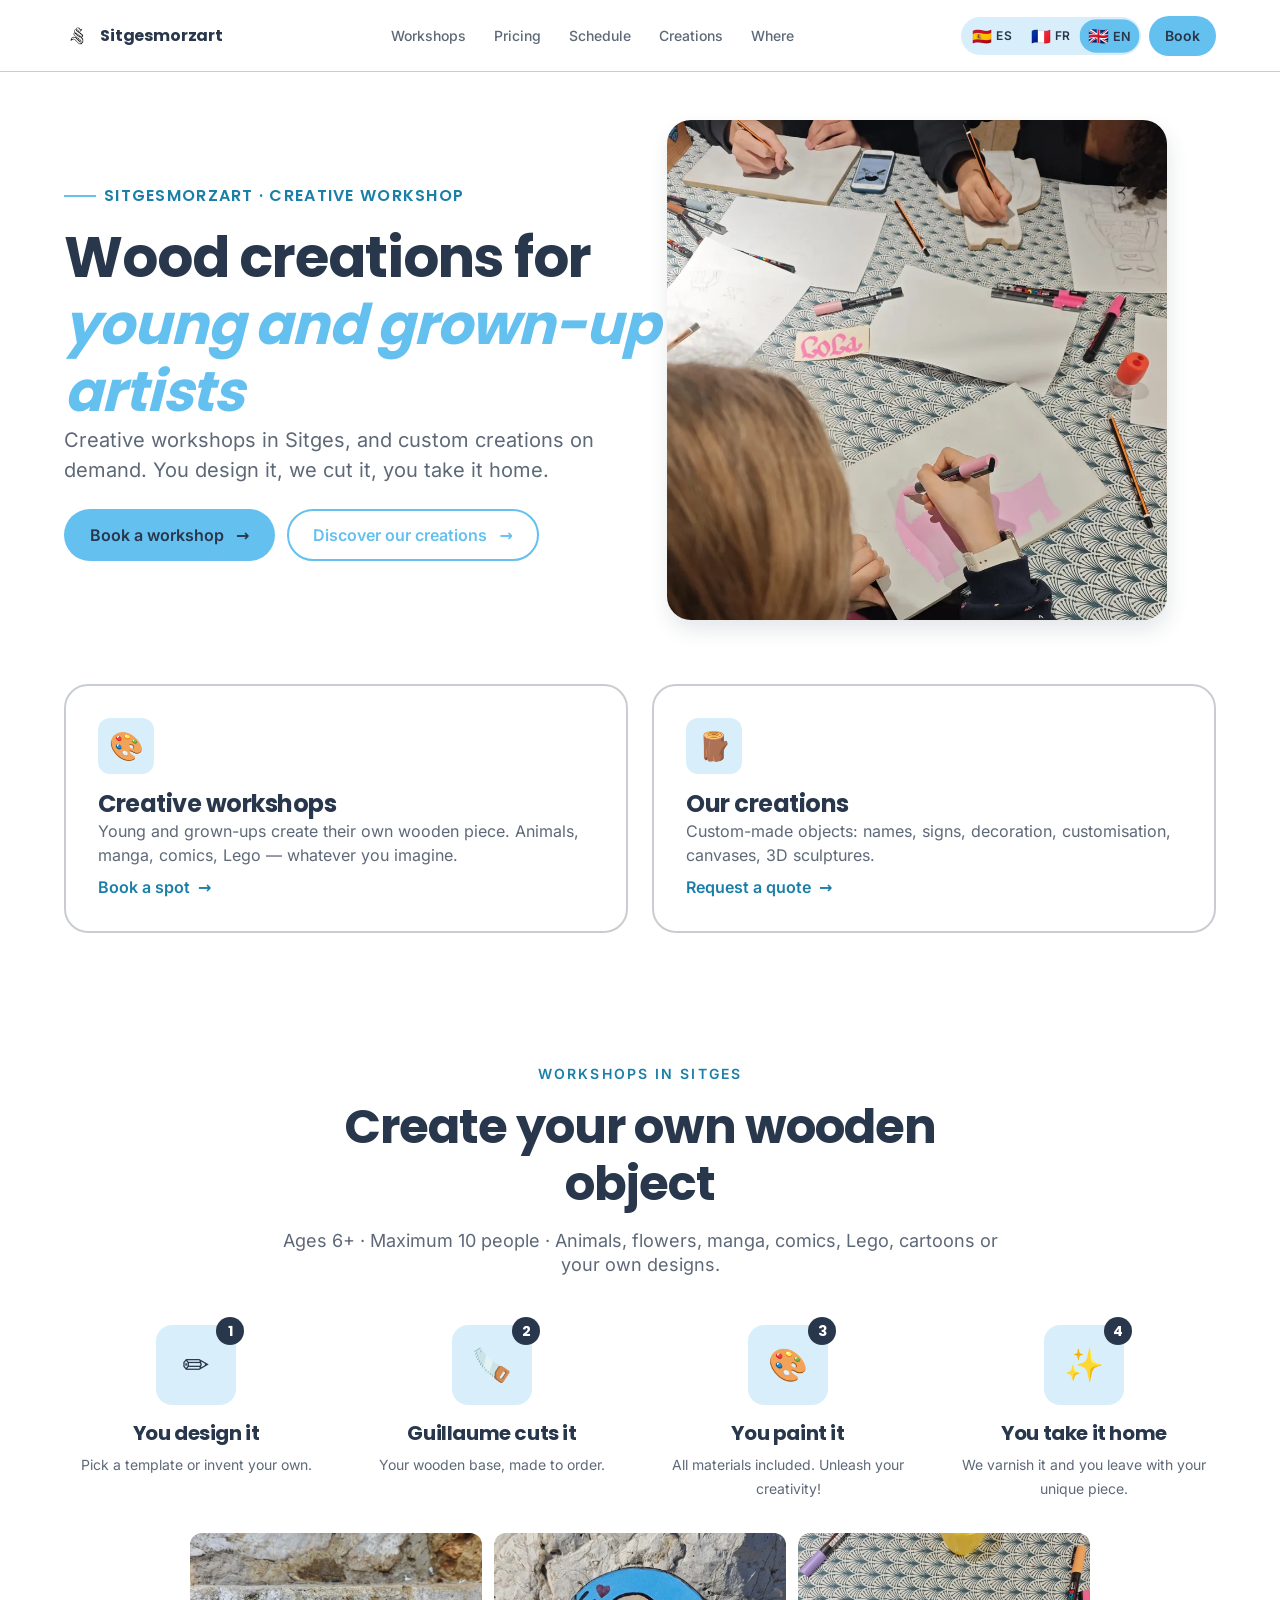
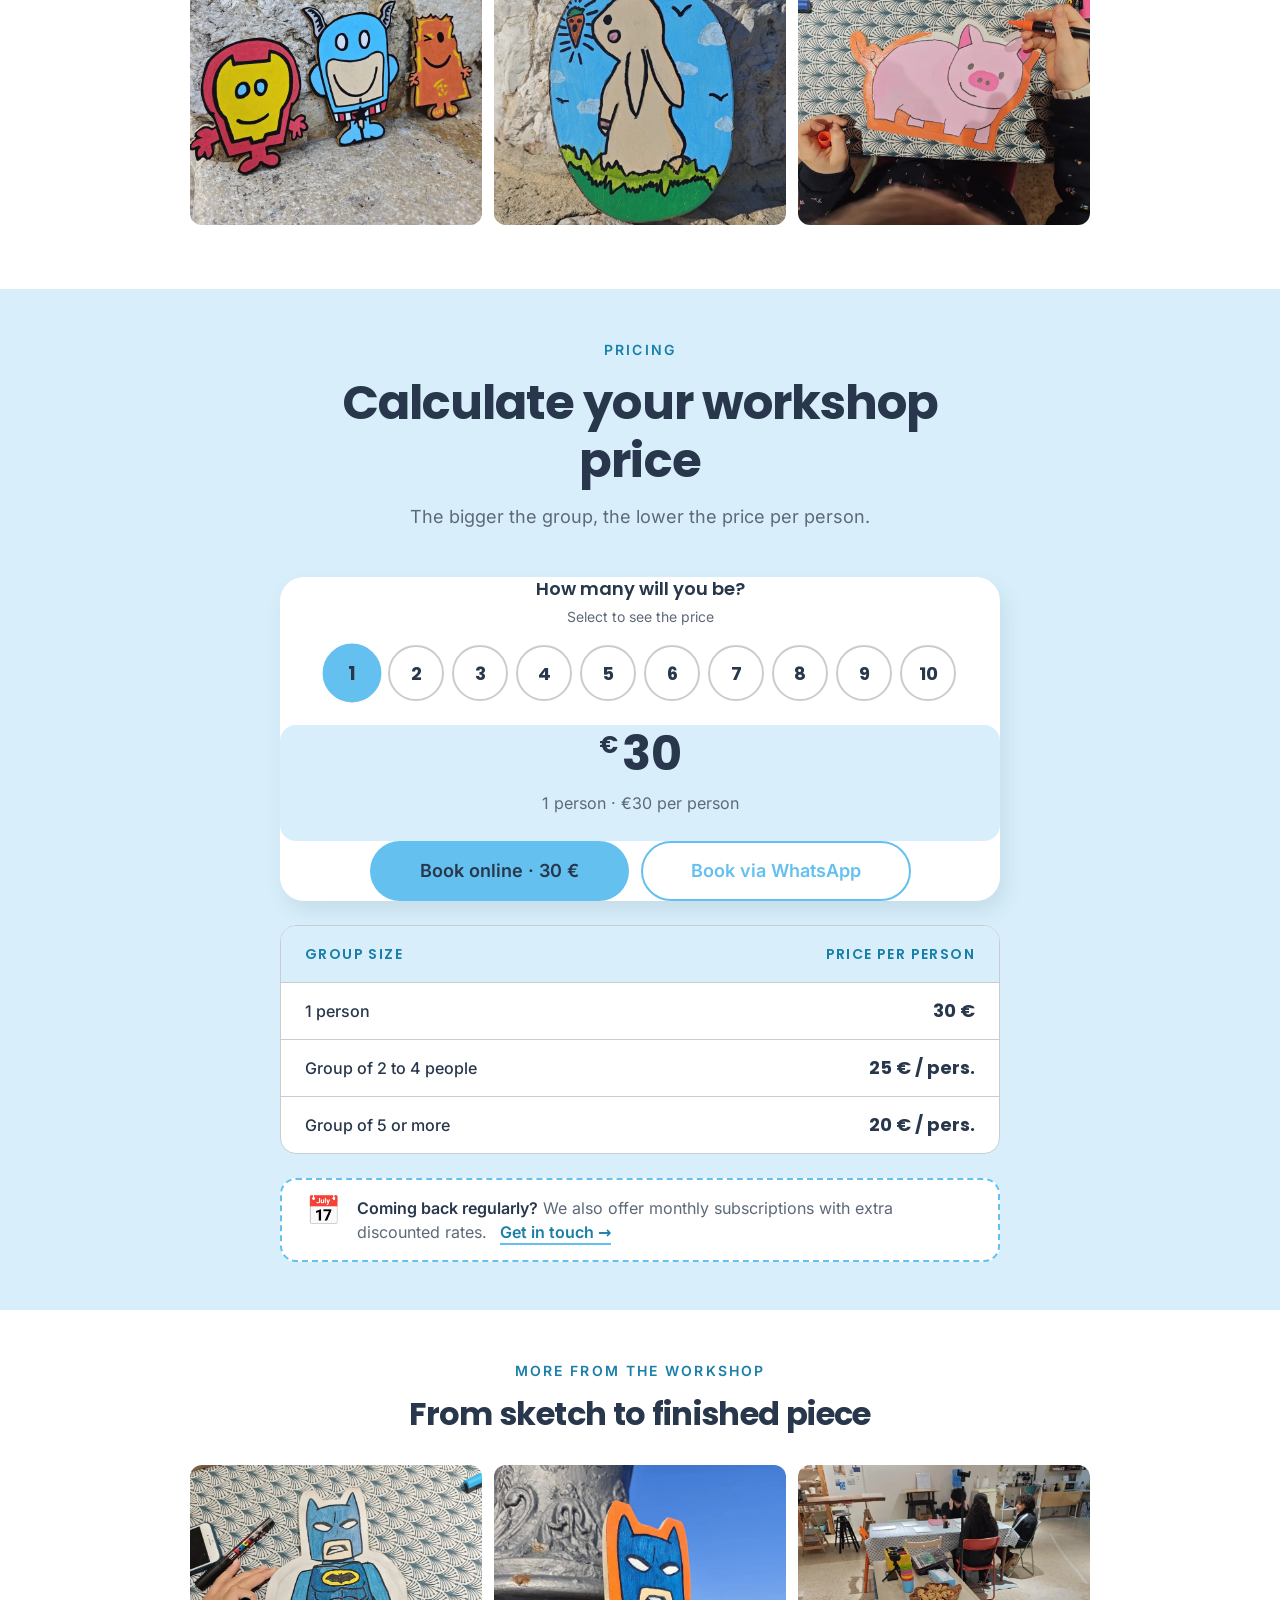
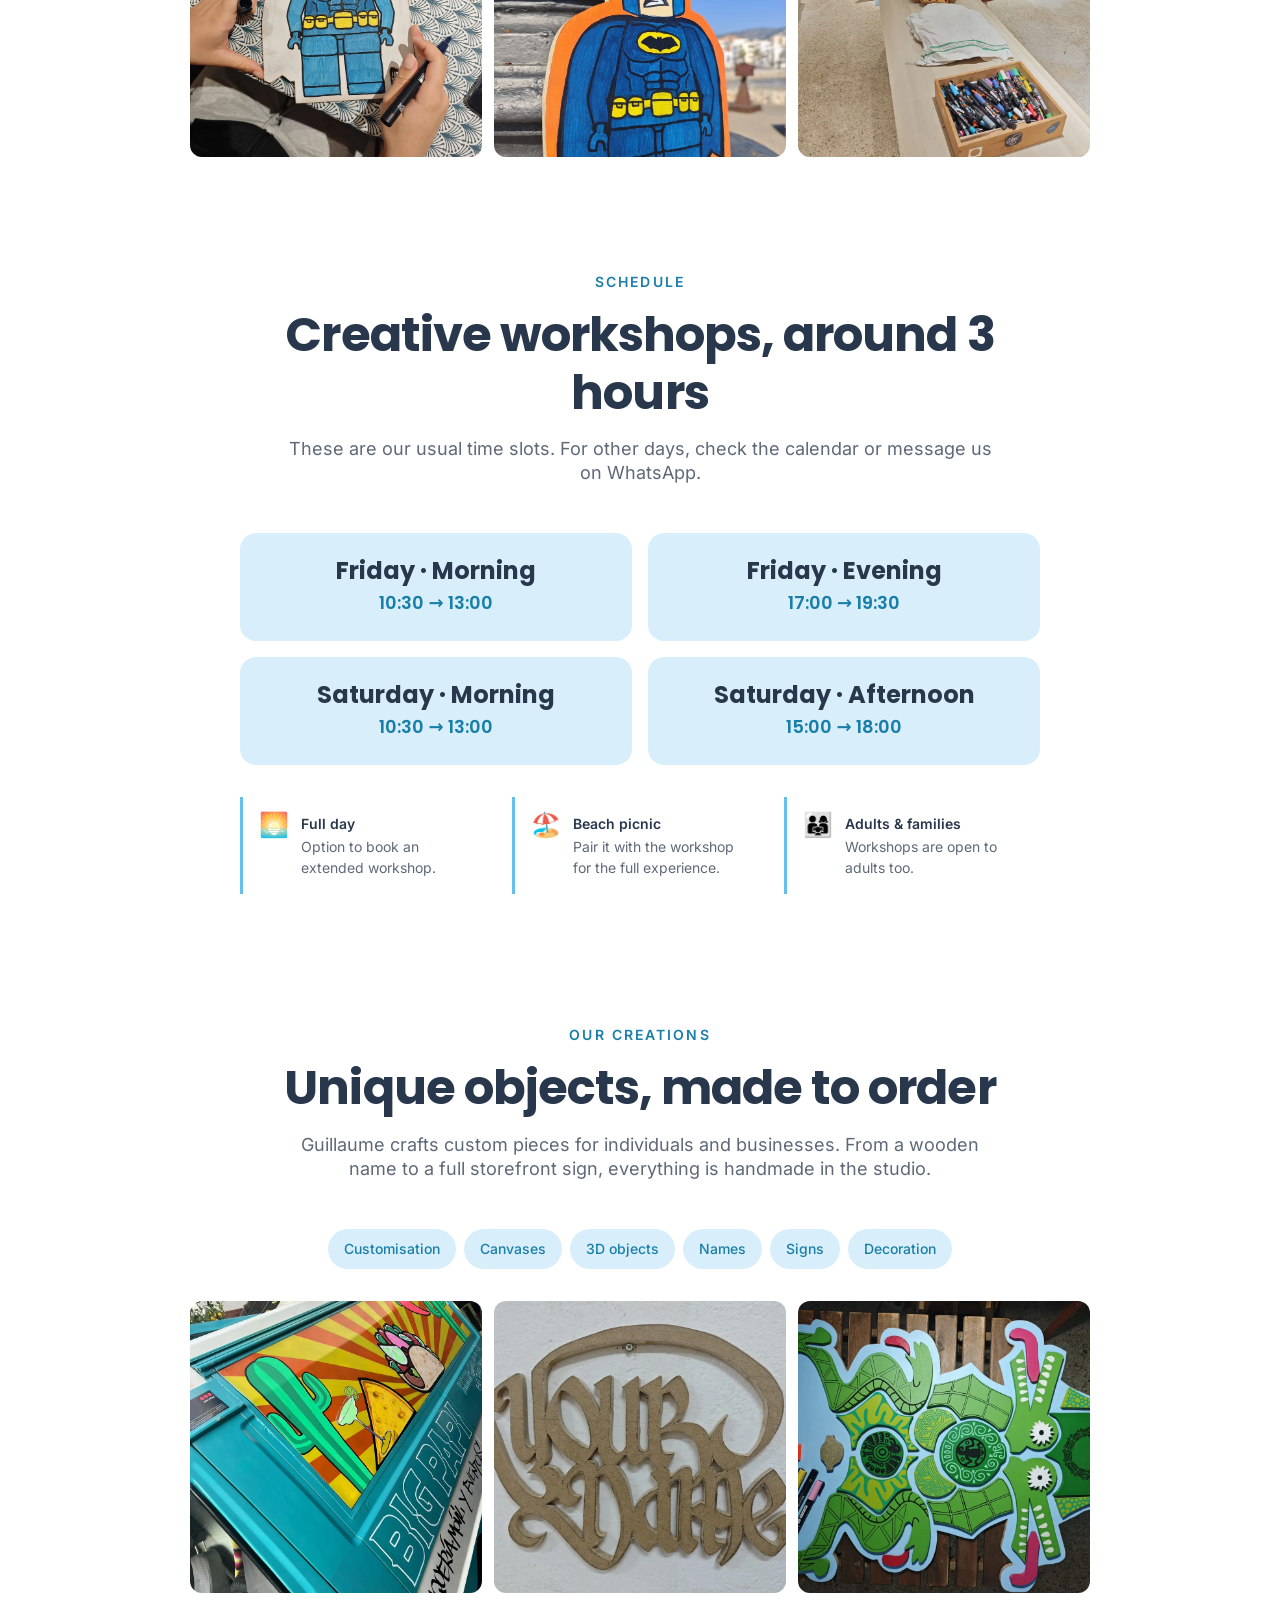
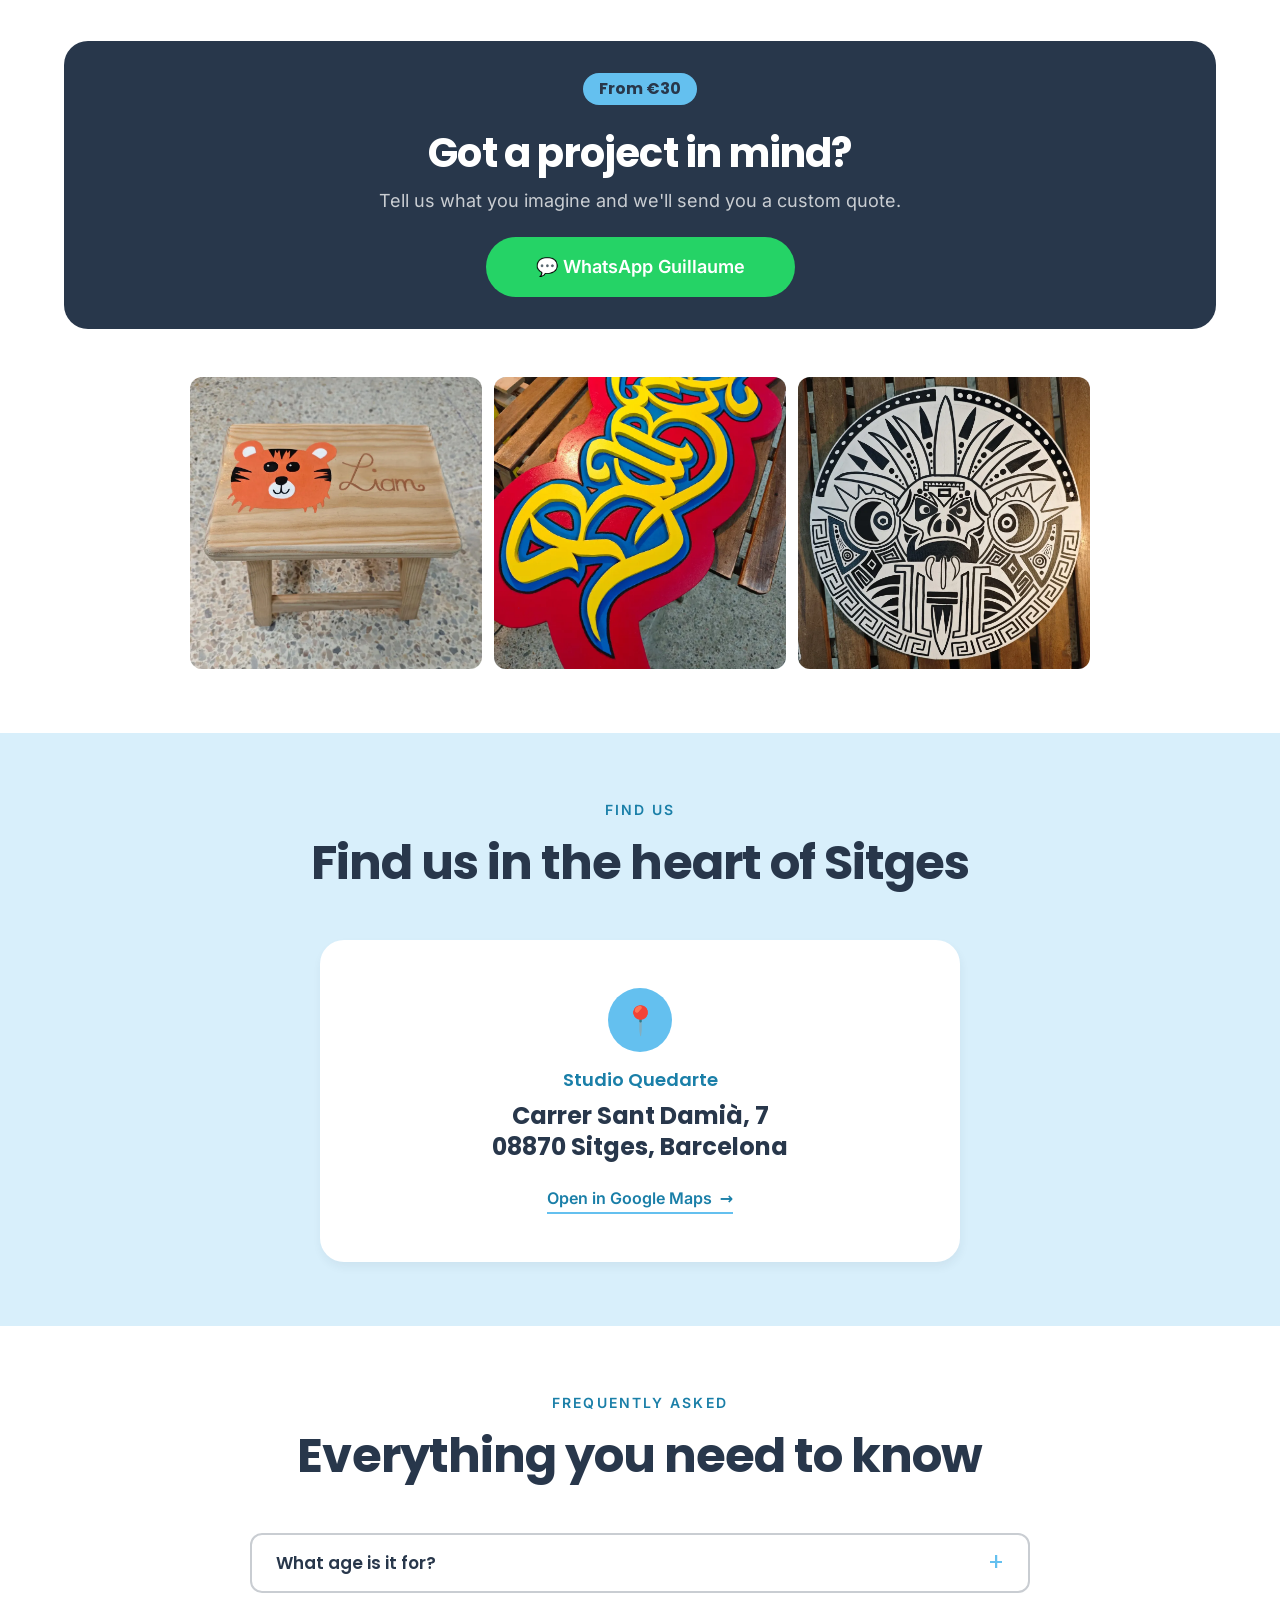
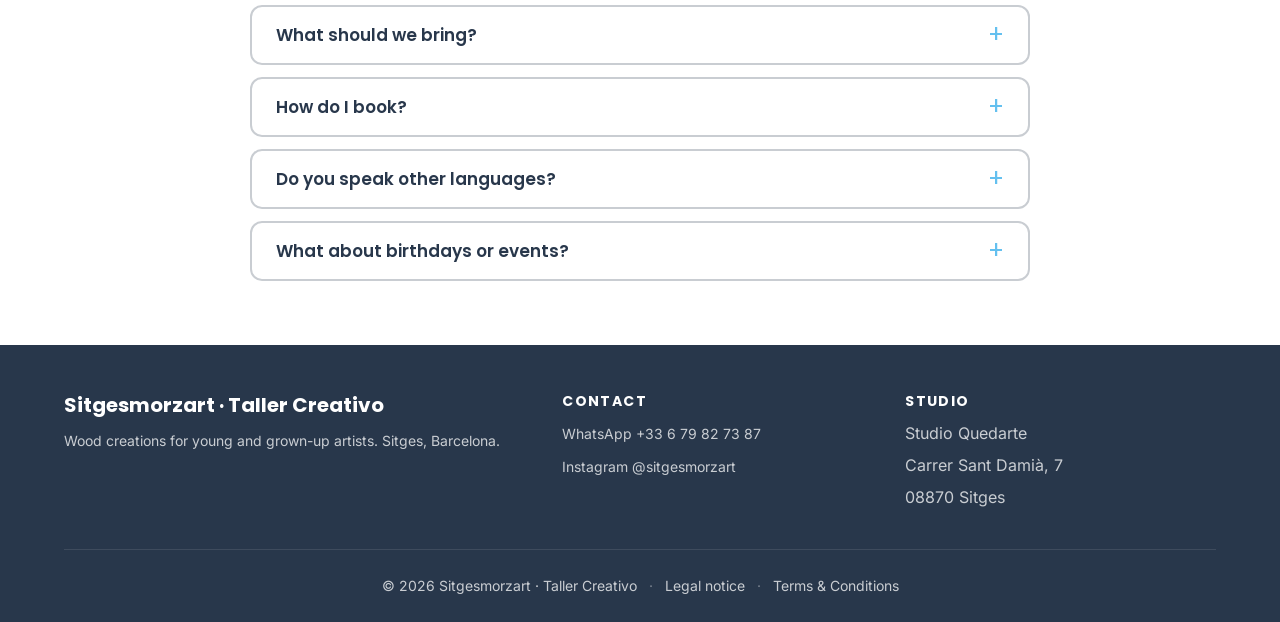
==== commit 7eaea0a4: "Update index.html" ====
--- a/index.html
+++ b/index.html
@@ -630,7 +630,6 @@
    ============================================================================ */
 .activities {
   background: var(--surface-default);
-  padding-top: var(--spacing-8);
 }
 
 .activities-grid {
@@ -1009,15 +1008,15 @@
   background: var(--brand-turquoise-100);
   border-radius: var(--radius-xl);
   padding: var(--spacing-5);
-  margin: 0 var(--spacing-2) var(--spacing-5);
+  margin: 0 var(--spacing-6) var(--spacing-5);
 }
 
 .calc-total {
   font-family: var(--font-display);
   font-weight: var(--weight-bold);
-  font-size: 2.5rem;
+  font-size: 3rem;
   color: var(--text-primary);
-  line-height: 1;
+  line-height: 1.2;
 }
 
 .calc-total .currency {
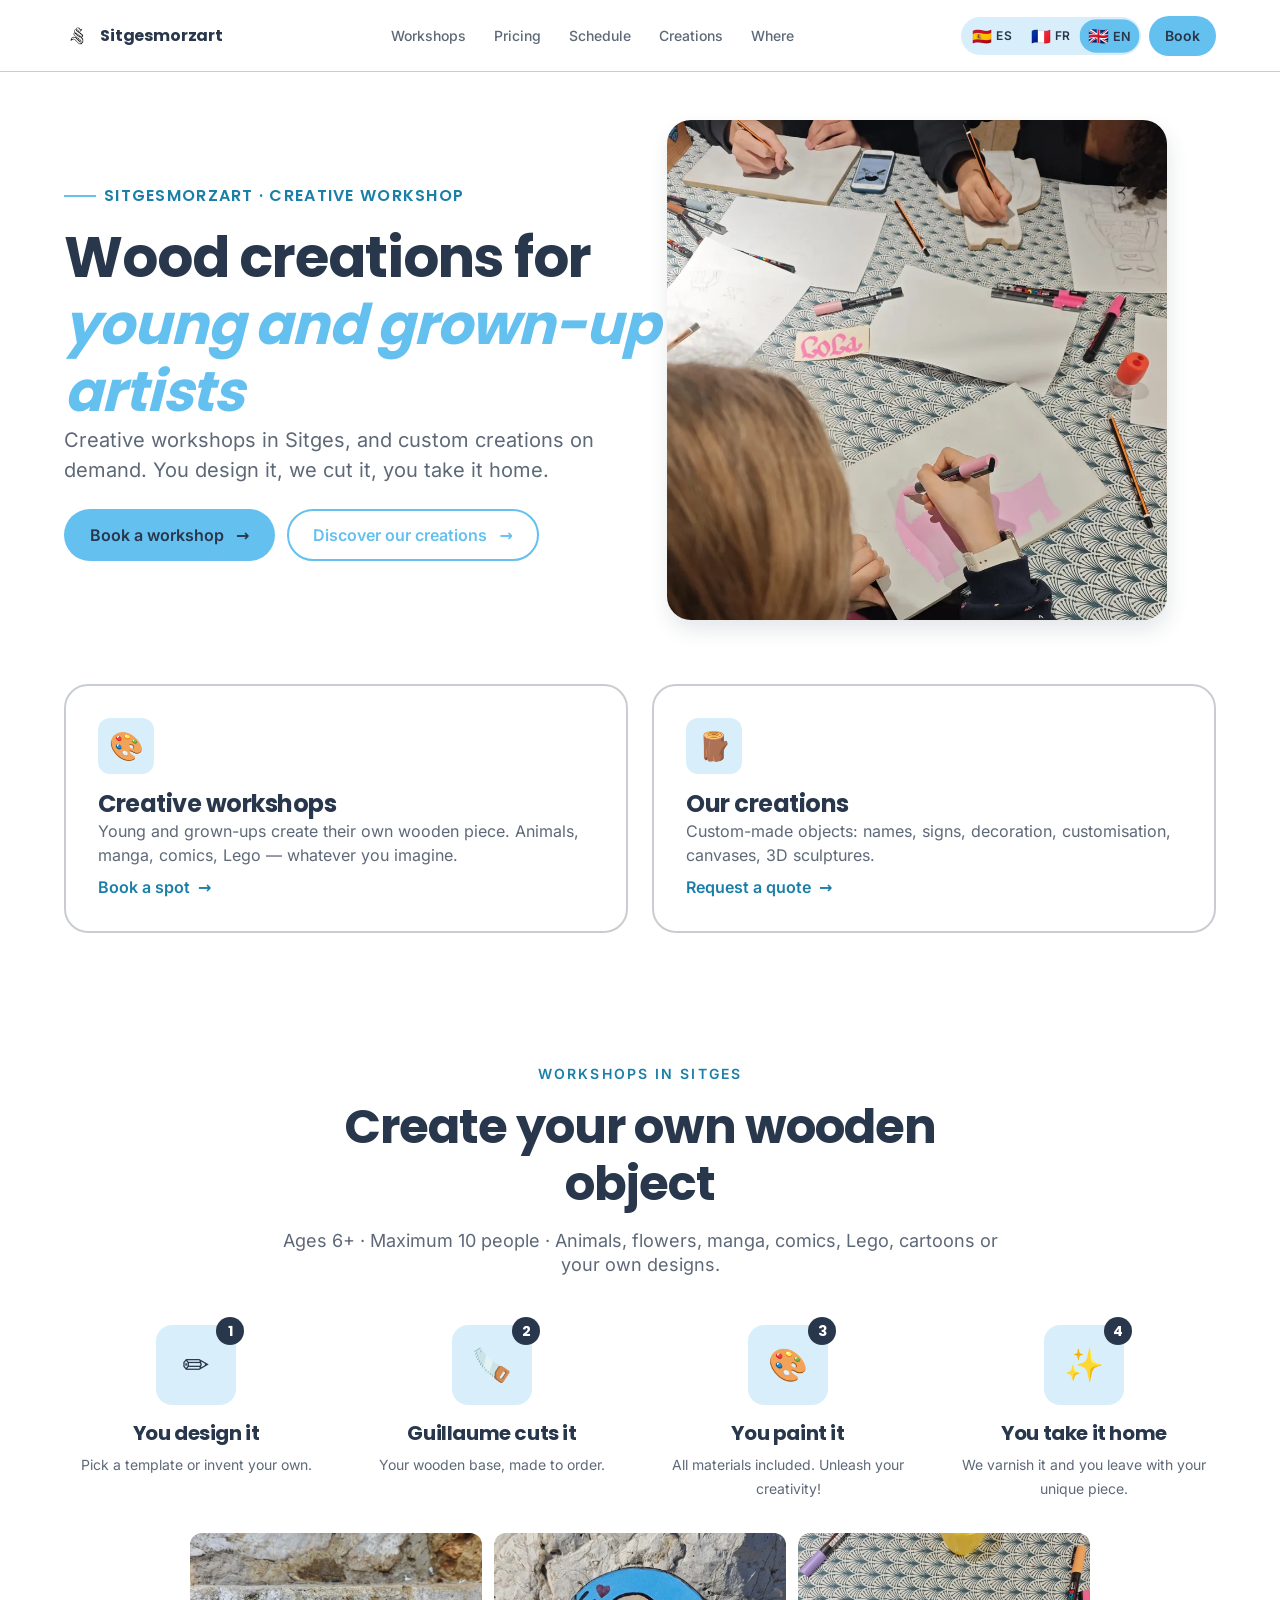
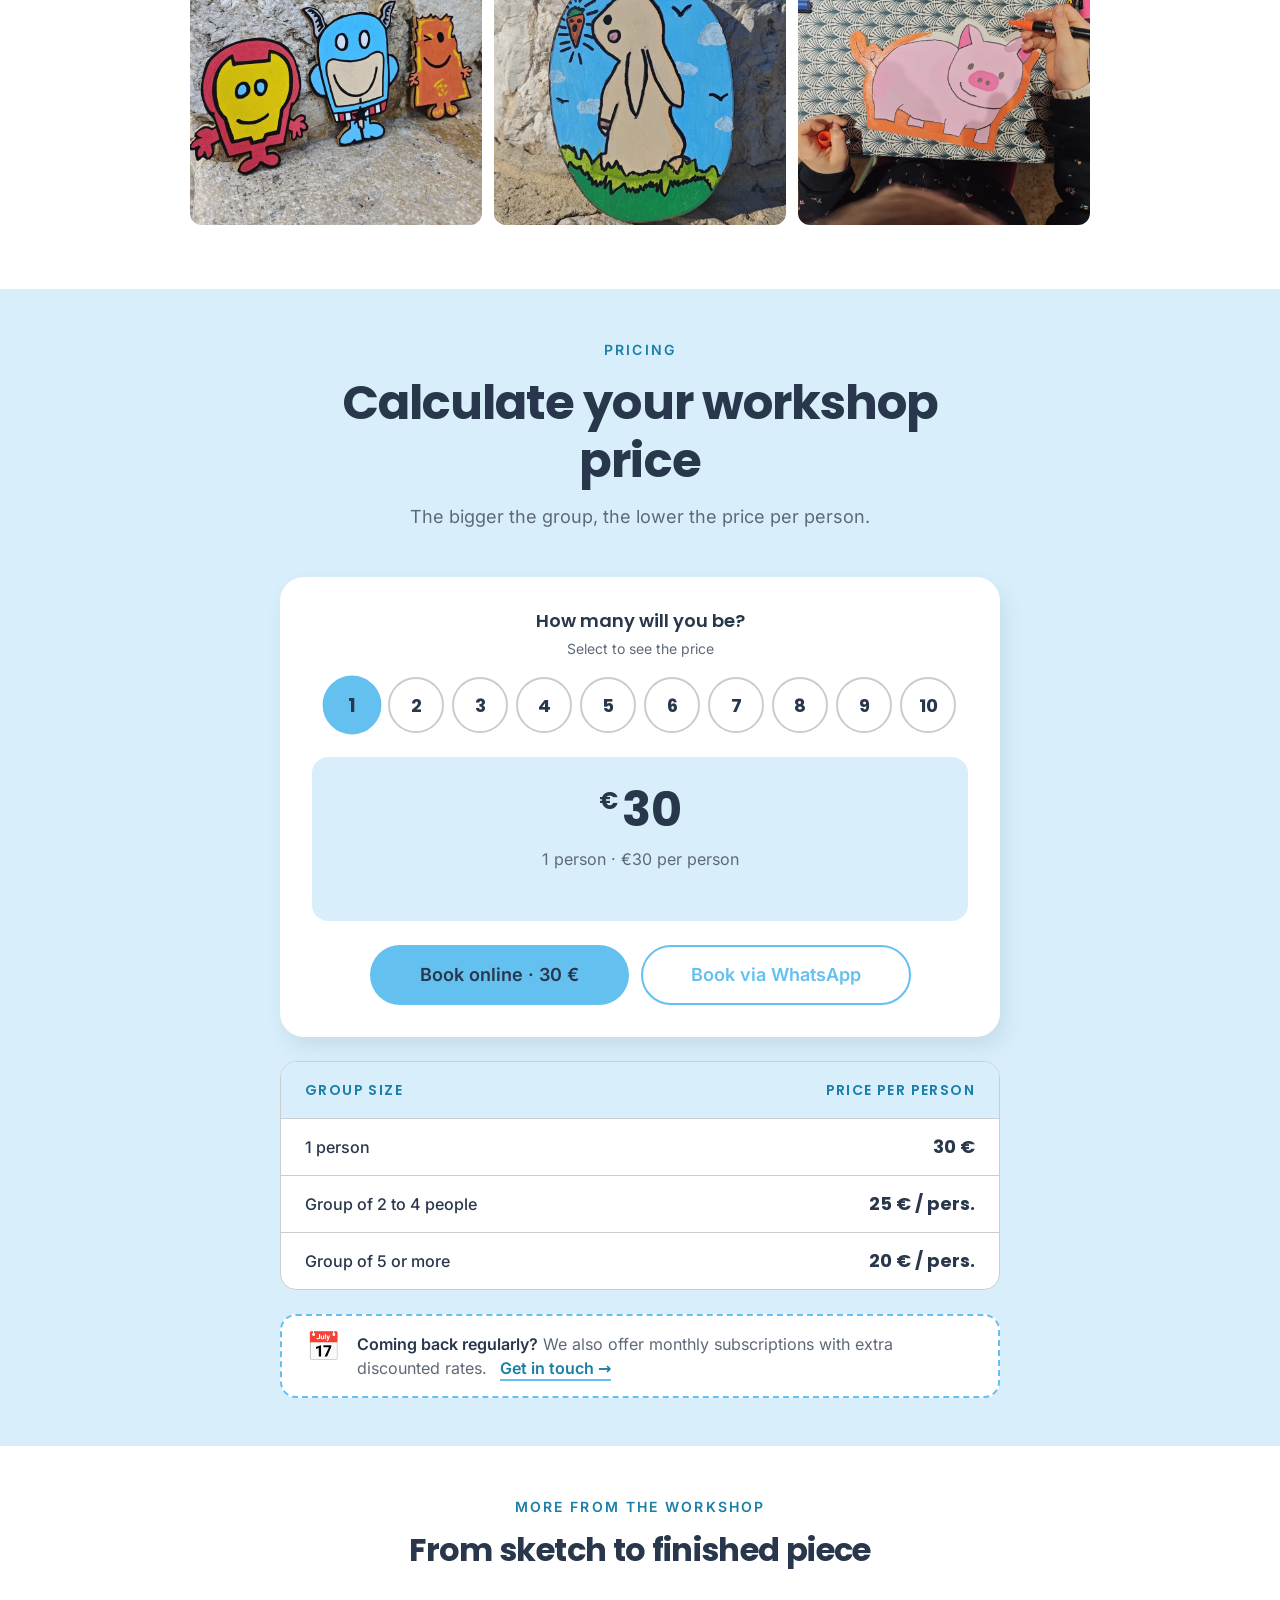
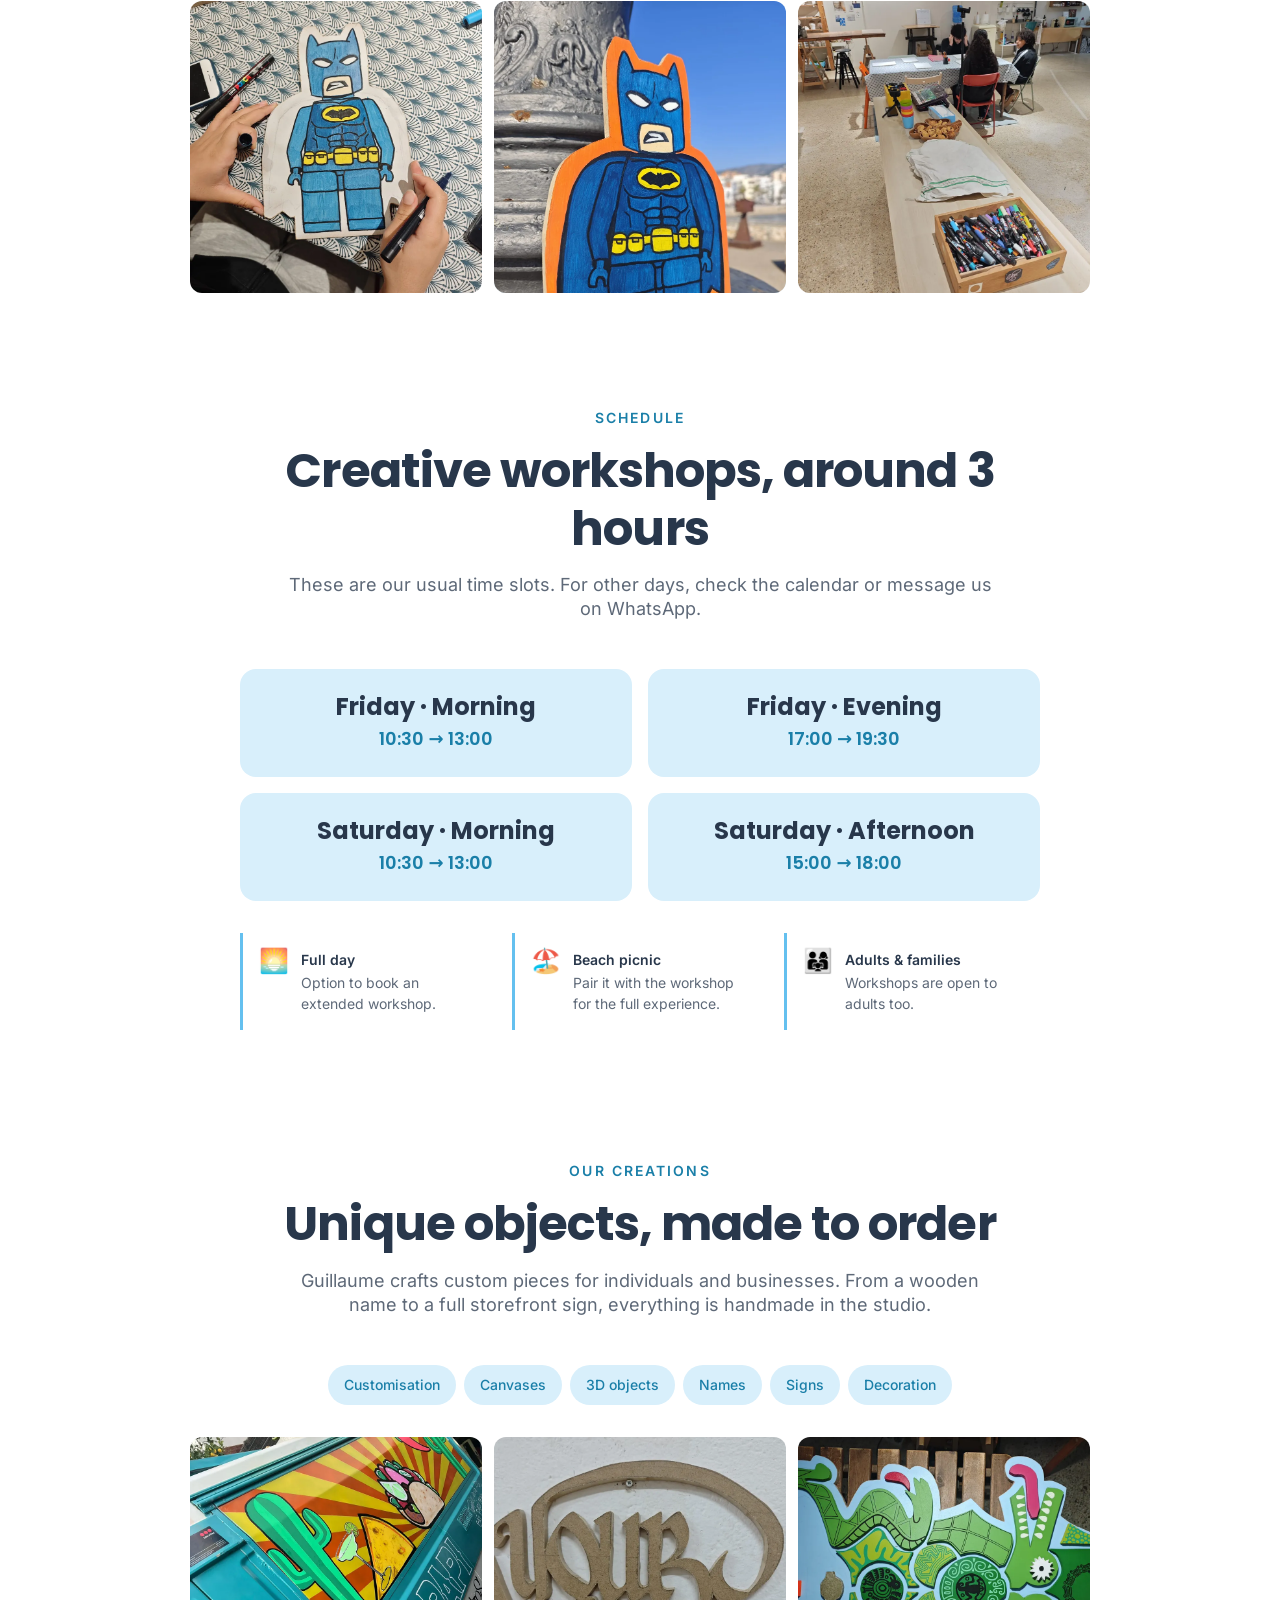
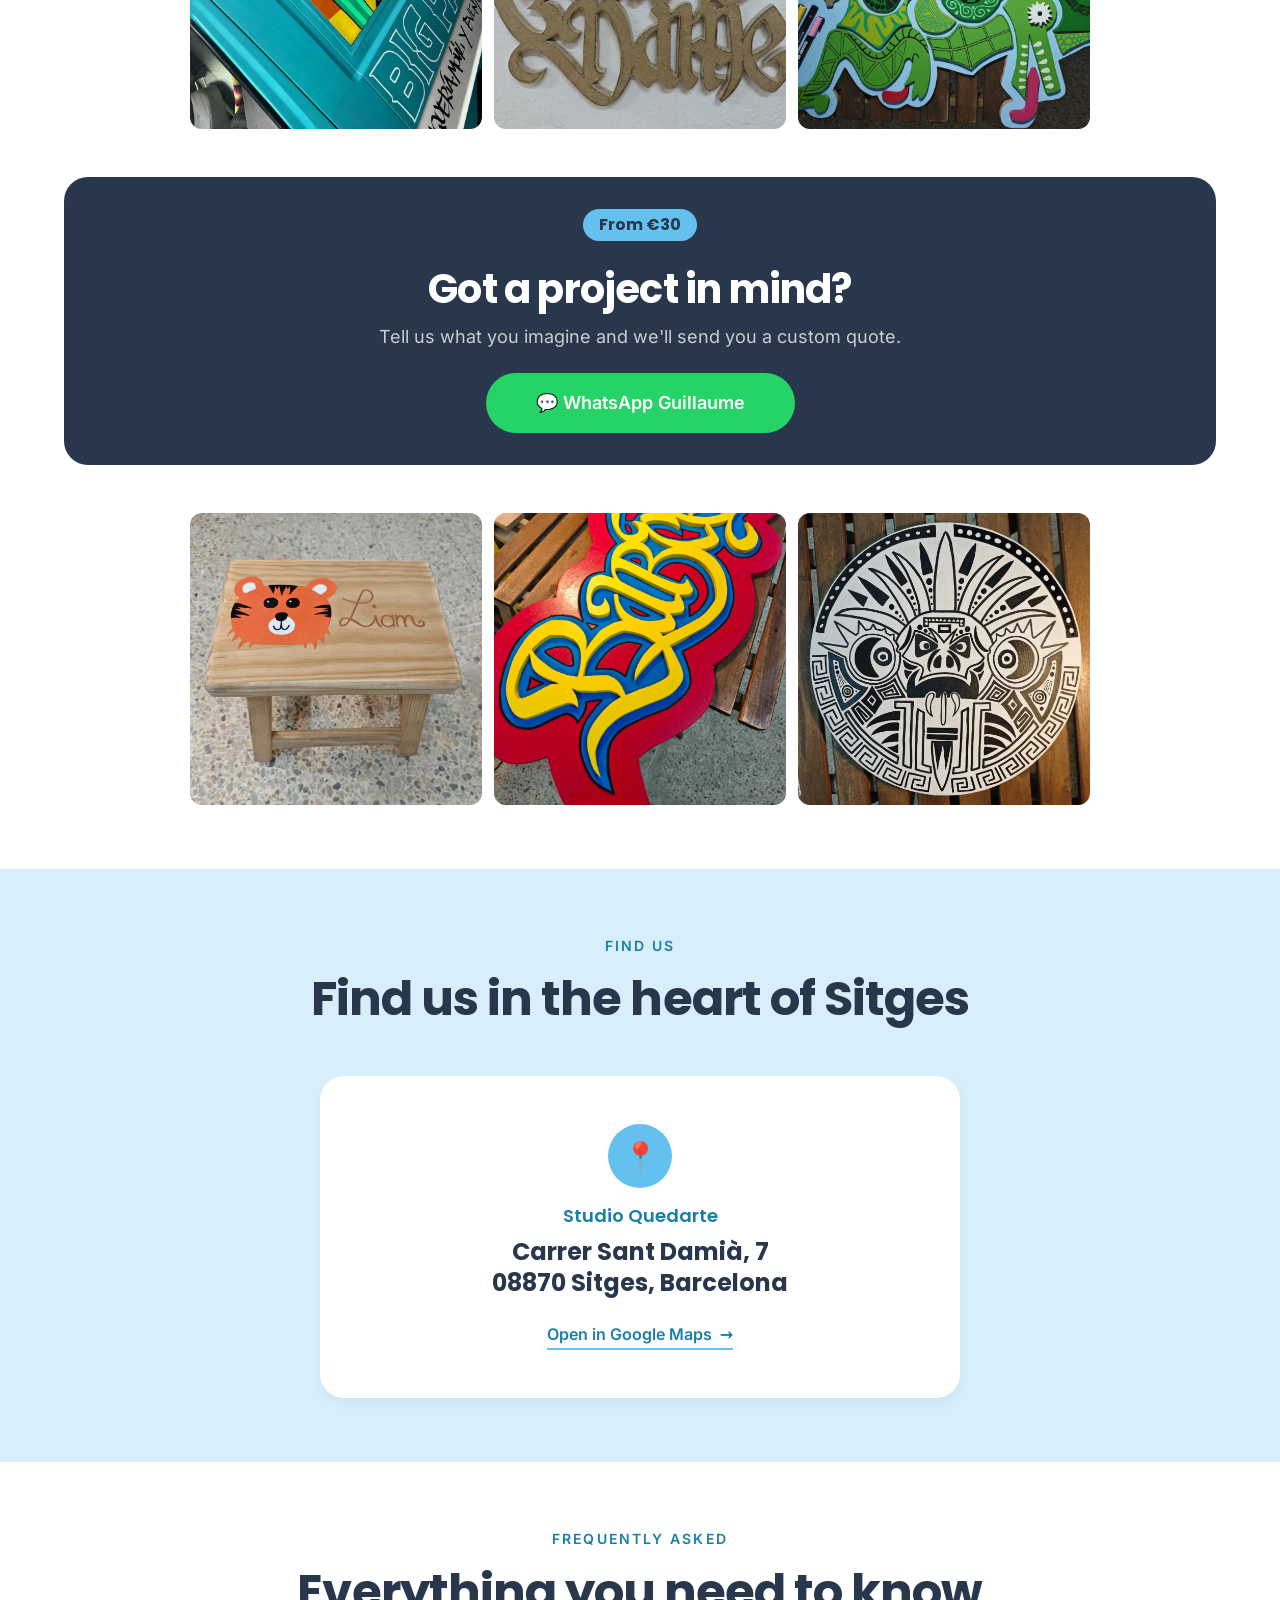
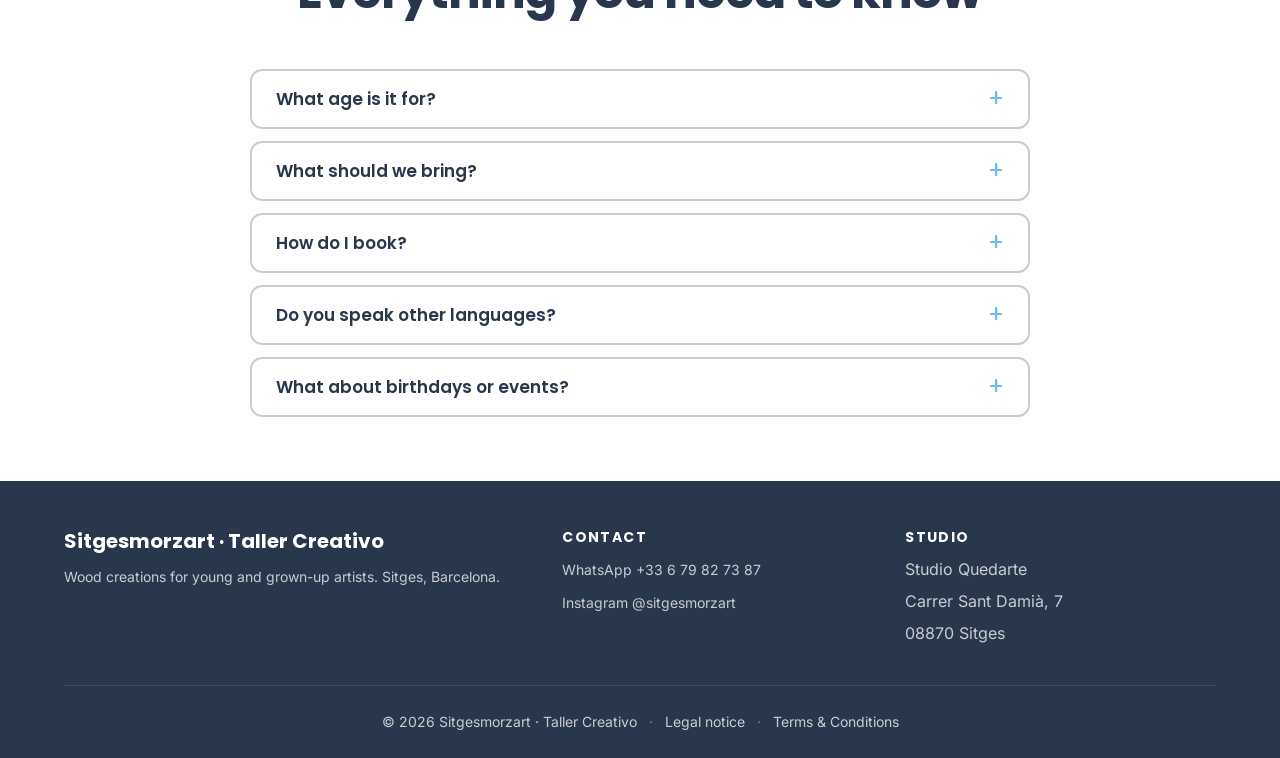
==== commit ed64a490: "Update index.html" ====
--- a/index.html
+++ b/index.html
@@ -943,15 +943,11 @@
 .calculator {
   background: var(--surface-default);
   border-radius: var(--radius-2xl);
-  padding: var(--spacing-8) var(--spacing-6) var(--spacing-10);
+  padding: var(--padding-card);
   max-width: 720px;
   margin: 0 auto;
   box-shadow: var(--shadow-md);
   text-align: center;
-}
-
-@media (min-width: 769px) {
-  .calculator { padding: var(--spacing-10) var(--spacing-8) var(--spacing-12); }
 }
 
 .calculator-question {
@@ -1007,8 +1003,8 @@
 .calc-result {
   background: var(--brand-turquoise-100);
   border-radius: var(--radius-xl);
-  padding: var(--spacing-5);
-  margin: 0 var(--spacing-6) var(--spacing-5);
+  padding: var(--padding-card-inner);
+  margin-bottom: var(--gap-card-stack);
 }
 
 .calc-total {
--- a/foundations.css
+++ b/foundations.css
@@ -280,6 +280,13 @@
   --spacing-12: 48px;
   --spacing-16: 64px;
 
+  /* --- Tokens sémantiques (à formaliser dans un design system complet) ---
+     Ces tokens définissent les patterns d'espacement pour les containers.
+     Provisoire : sera étendu dans le projet design system principal. */
+  --padding-card:        var(--spacing-8);  /* Padding interne d'un card (32px) */
+  --padding-card-inner:  var(--spacing-6);  /* Padding interne d'un sous-élément dans un card (24px) */
+  --gap-card-stack:      var(--spacing-6);  /* Espacement vertical entre éléments empilés dans un card (24px) */
+
 
   /* ==========================================================================
      11. SHADOW
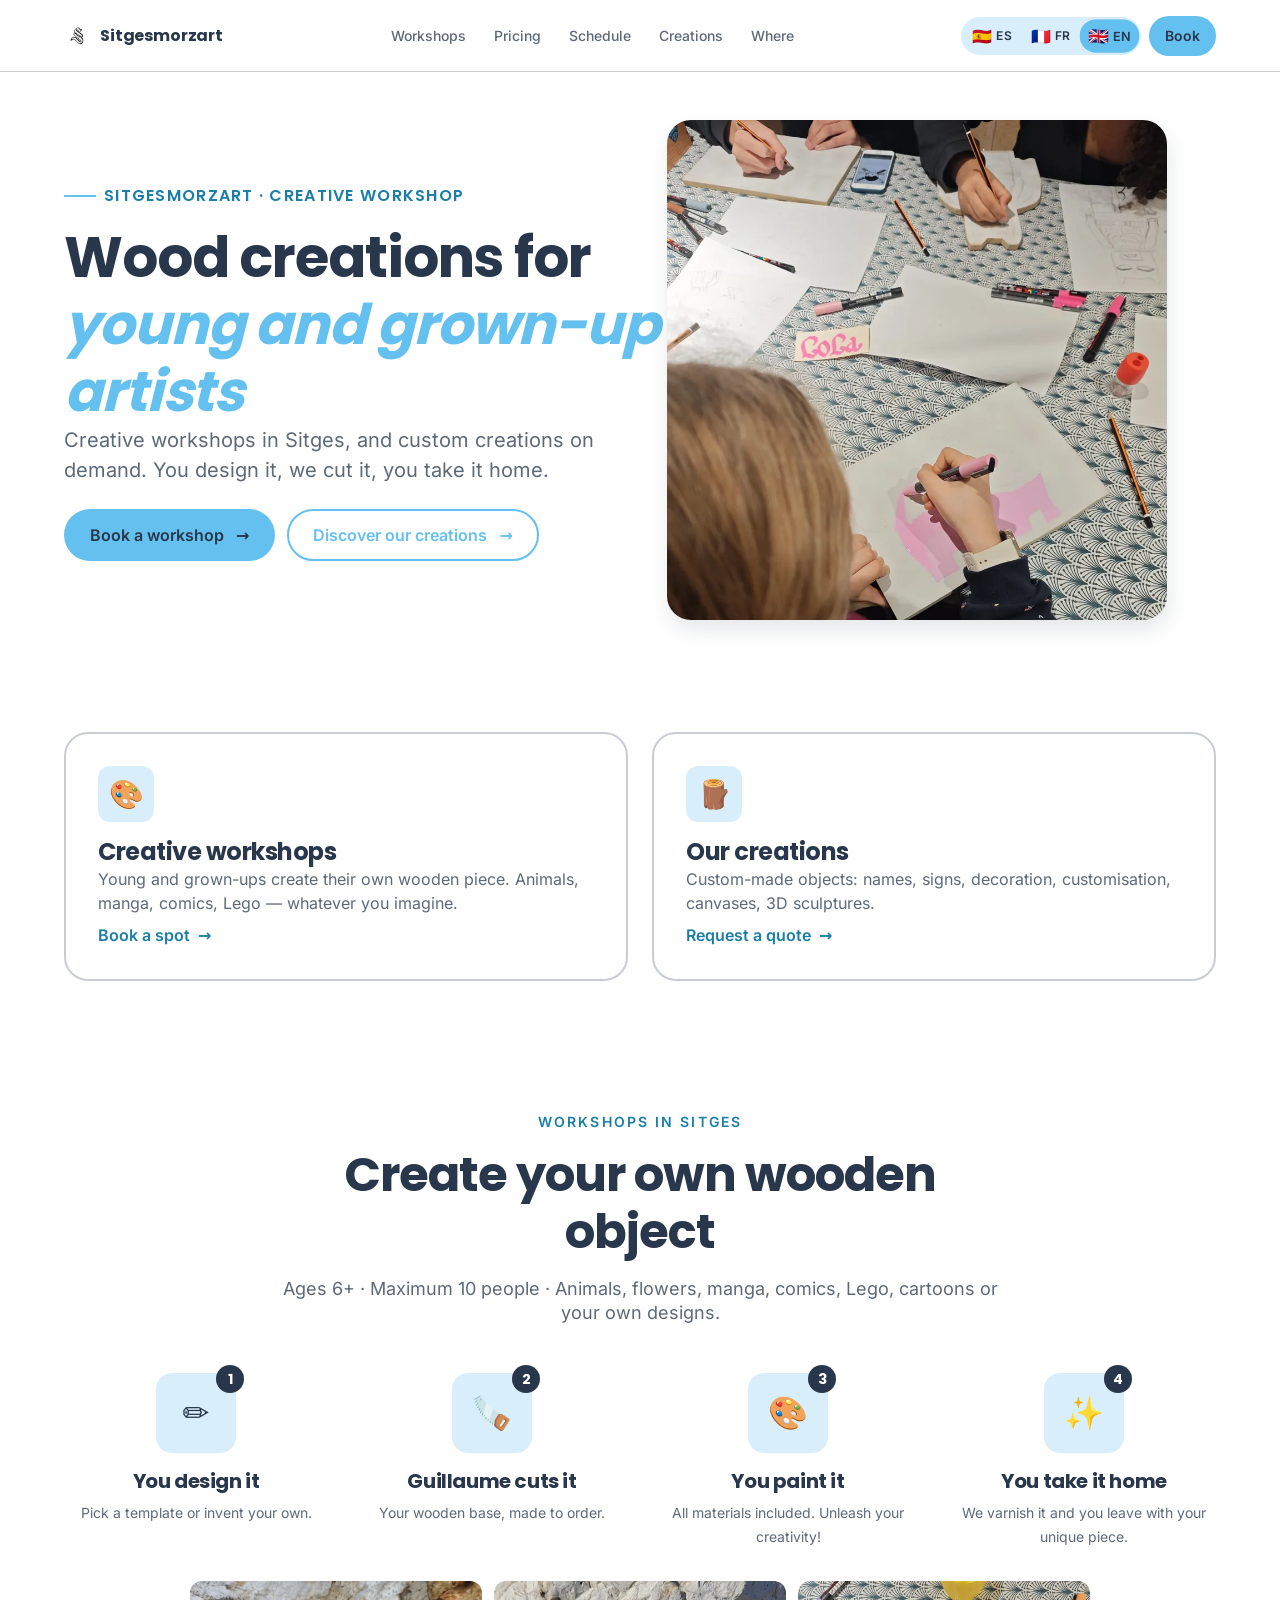
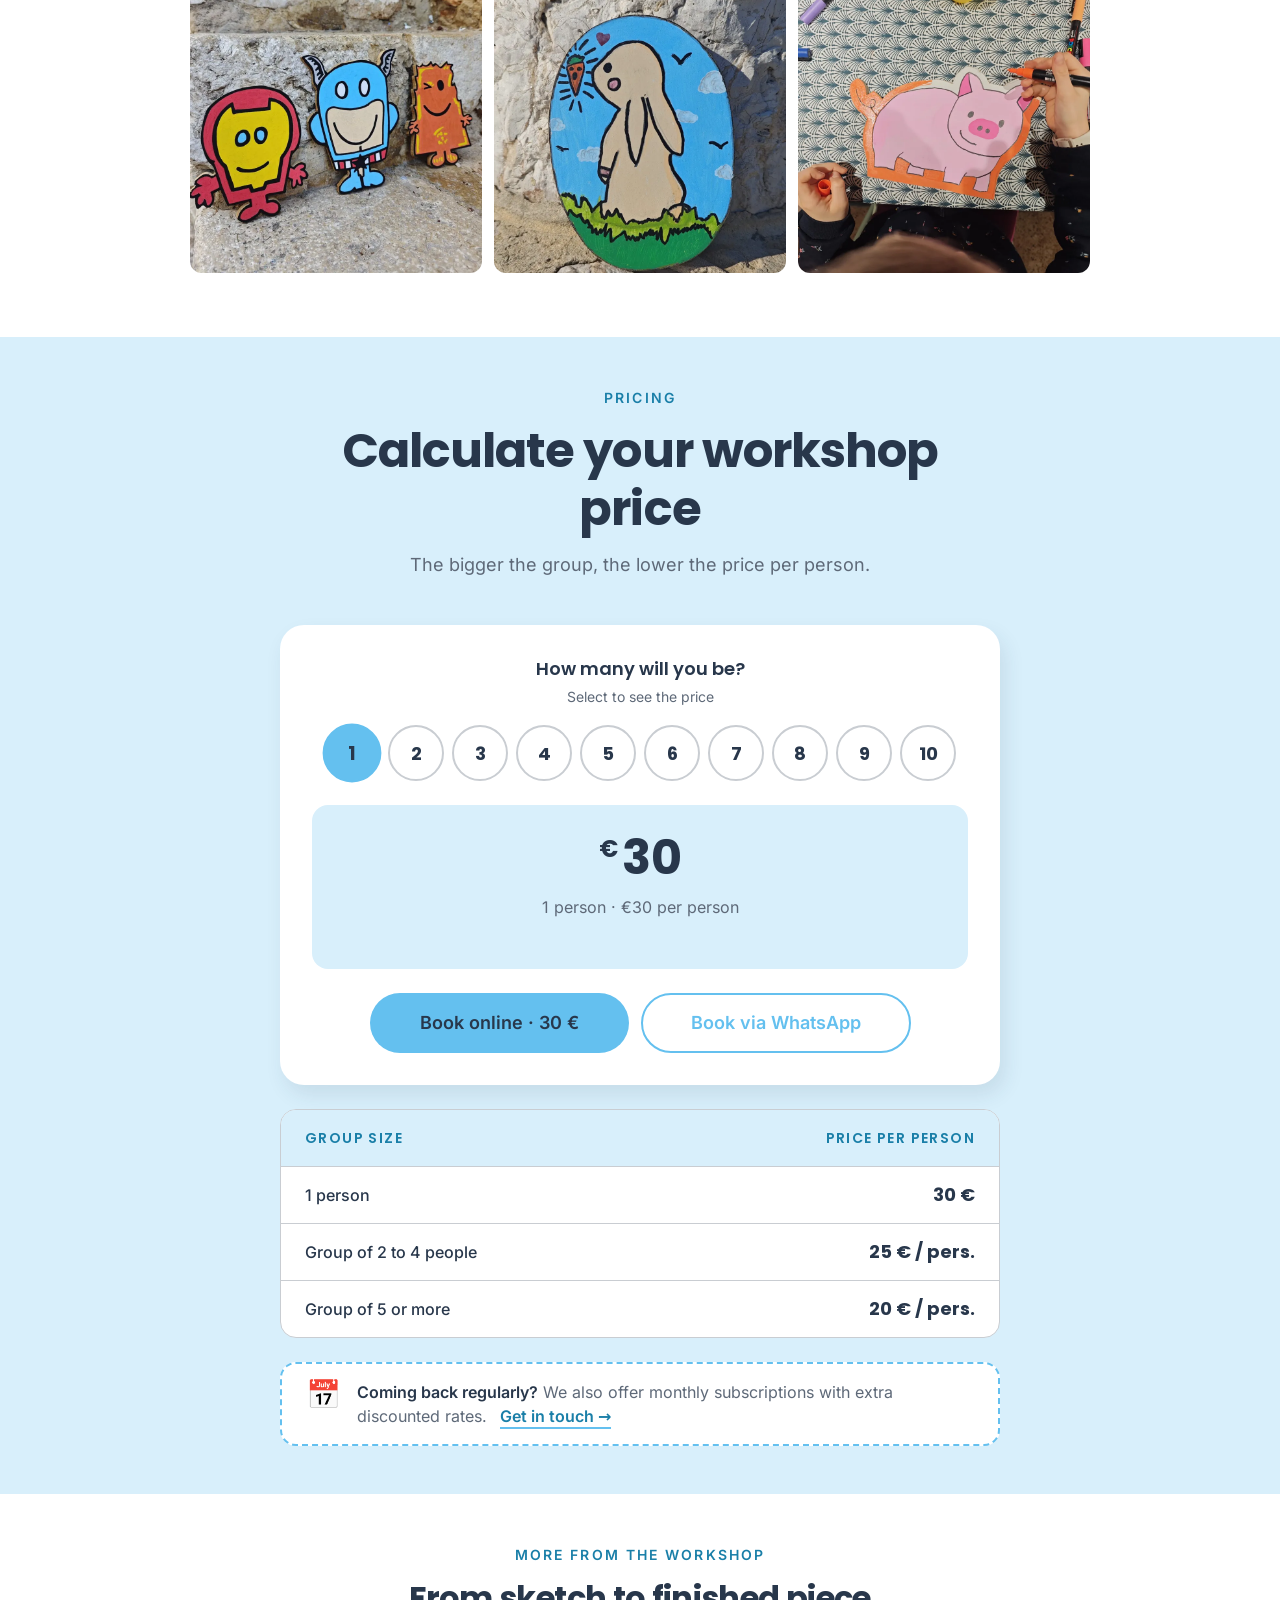
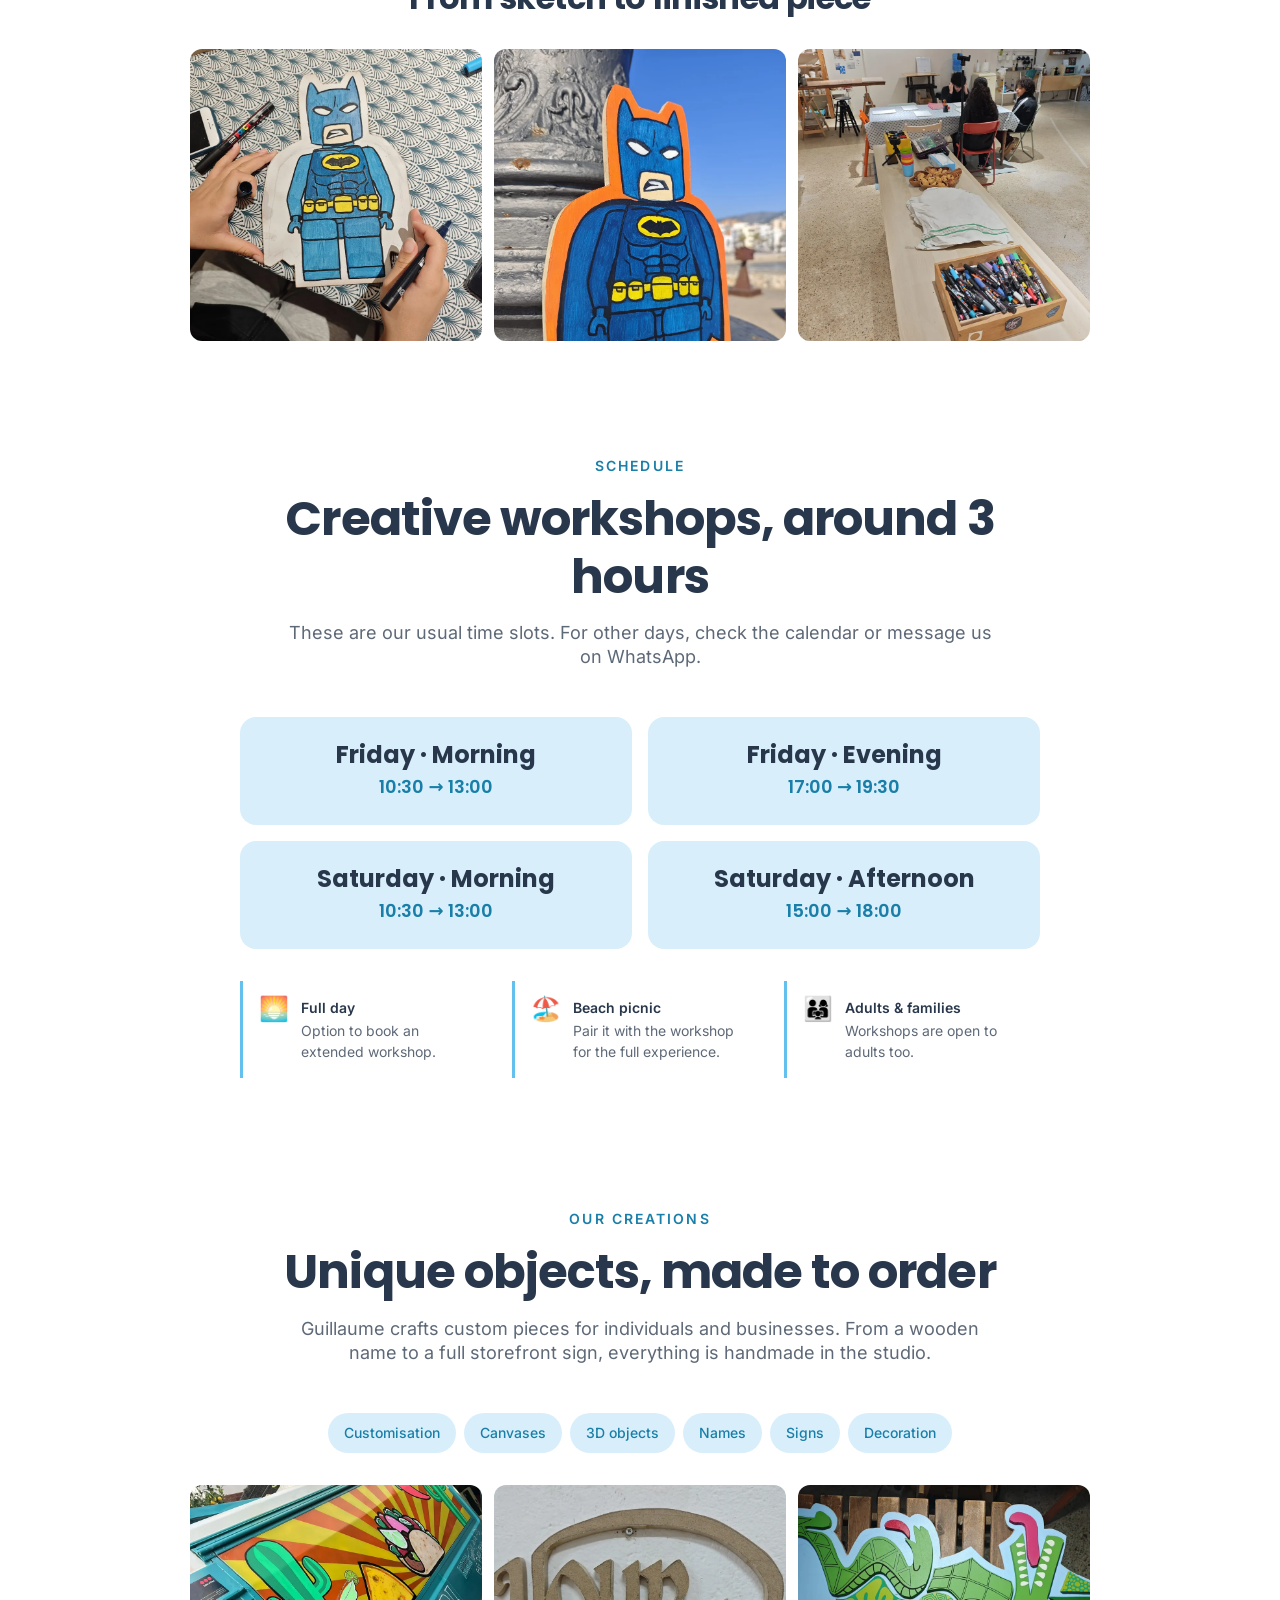
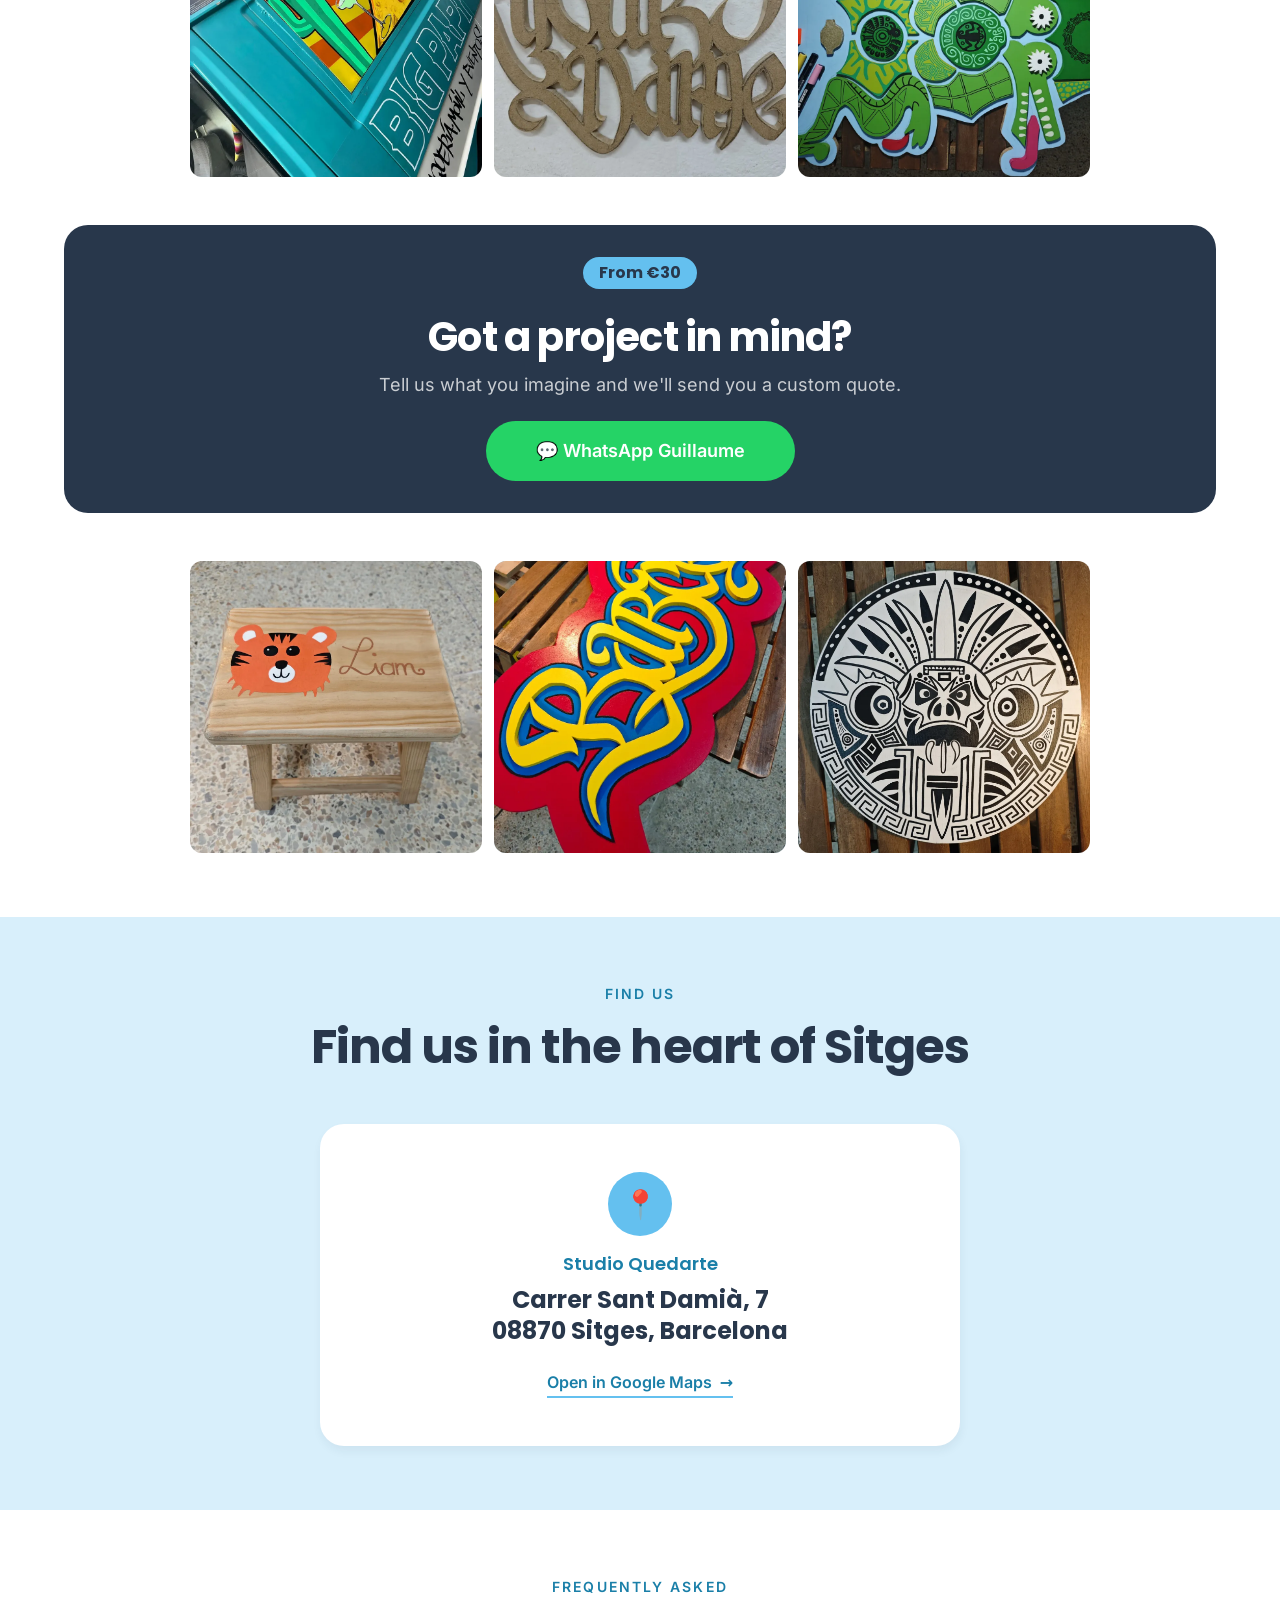
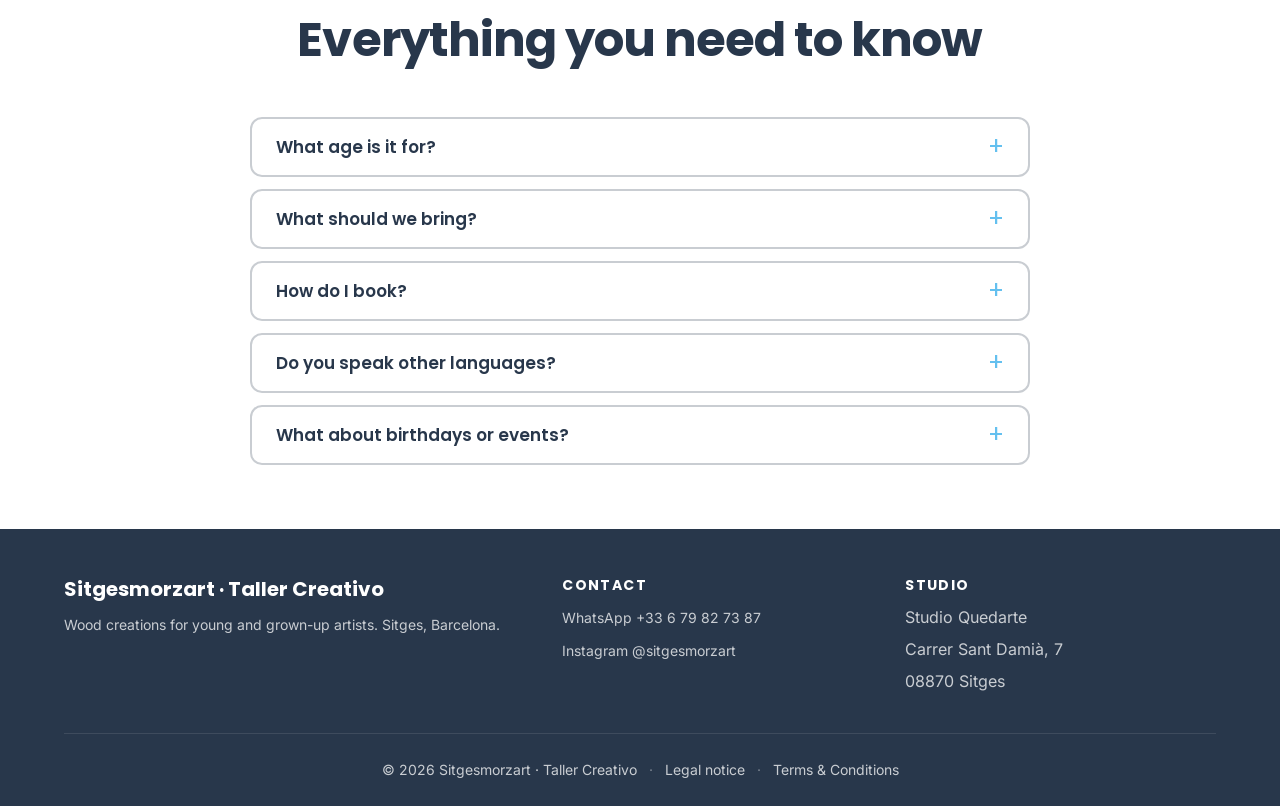
==== commit bbdbce19: "Update index.html" ====
--- a/index.html
+++ b/index.html
@@ -503,7 +503,7 @@
    HERO
    ============================================================================ */
 .hero {
-  padding: var(--spacing-10) 0 var(--spacing-12);
+  padding: var(--spacing-12) 0 var(--spacing-12);
   position: relative;
 }
 
@@ -1702,13 +1702,13 @@
         </button>
       </nav>
 
-      <a href="#tarifas" class="site-cta">
+<a href="#calculadora" class="site-cta">
         <span data-lang="es" class="is-active-lang">Reservar</span>
         <span data-lang="fr">Réserver</span>
         <span data-lang="en">Book</span>
       </a>
 
-      <button class="site-burger" id="site-burger" aria-label="Ouvrir le menu" aria-expanded="false" aria-controls="site-mobile-panel">
+      <button class="site-burger" id="site-burger" aria-label="Ouvrir le menu" aria-expanded="false" aria-controls="site-mobile-panel"> 
         <span class="site-burger-icon" aria-hidden="true"><span></span></span>
       </button>
     </div>
@@ -1743,7 +1743,7 @@
     <span data-lang="fr">Où nous trouver</span>
     <span data-lang="en">Find us</span>
   </a>
-  <a href="#tarifas" class="site-cta">
+  <a href="#calculadora" class="site-cta">
     <span data-lang="es" class="is-active-lang">Reservar</span>
     <span data-lang="fr">Réserver</span>
     <span data-lang="en">Book</span>
@@ -1771,7 +1771,7 @@
           <h1>Creaciones en madera para <span class="accent">pequeños y grandes artistas</span></h1>
           <p class="hero-tagline">Talleres creativos en Sitges, y creaciones personalizadas a medida. Tú lo diseñas, nosotros lo cortamos, te lo llevas a casa.</p>
           <div class="hero-ctas">
-            <a href="#tarifas" class="btn btn-primary btn-lg">Reserva un taller <span aria-hidden="true">→</span></a>
+            <a href="#calculadora" class="btn btn-primary btn-lg">Reserva un taller <span aria-hidden="true">→</span></a>
             <a href="#creaciones" class="btn btn-secondary btn-lg">Descubre nuestras creaciones <span aria-hidden="true">→</span></a>
           </div>
         </div>
@@ -1781,7 +1781,7 @@
           <h1>Créations sur bois pour <span class="accent">petits et grands artistes</span></h1>
           <p class="hero-tagline">Ateliers créatifs à Sitges, et créations personnalisées sur mesure. Tu dessines, nous découpons, tu repars avec.</p>
           <div class="hero-ctas">
-            <a href="#tarifas" class="btn btn-primary btn-lg">Réserve un atelier <span aria-hidden="true">→</span></a>
+            <a href="#calculadora" class="btn btn-primary btn-lg">Réserve un atelier <span aria-hidden="true">→</span></a>
             <a href="#creaciones" class="btn btn-secondary btn-lg">Découvre nos créations <span aria-hidden="true">→</span></a>
           </div>
         </div>
@@ -1791,7 +1791,7 @@
           <h1>Wood creations for <span class="accent">young and grown-up artists</span></h1>
           <p class="hero-tagline">Creative workshops in Sitges, and custom creations on demand. You design it, we cut it, you take it home.</p>
           <div class="hero-ctas">
-            <a href="#tarifas" class="btn btn-primary btn-lg">Book a workshop <span aria-hidden="true">→</span></a>
+            <a href="#calculadora" class="btn btn-primary btn-lg">Book a workshop <span aria-hidden="true">→</span></a>
             <a href="#creaciones" class="btn btn-secondary btn-lg">Discover our creations <span aria-hidden="true">→</span></a>
           </div>
         </div>
@@ -2017,7 +2017,7 @@
       </div> 
     </div>
 
-    <div class="calculator">
+    <div class="calculator" id="calculadora">
       <div class="calculator-question" data-lang="es">¿Cuántos seréis? <span class="calculator-hint">Selecciona para ver el precio</span></div>
       <div class="calculator-question" data-lang="fr">Vous serez combien ? <span class="calculator-hint">Sélectionne pour voir le prix</span></div>
       <div class="calculator-question" data-lang="en">How many will you be? <span class="calculator-hint">Select to see the price</span></div>
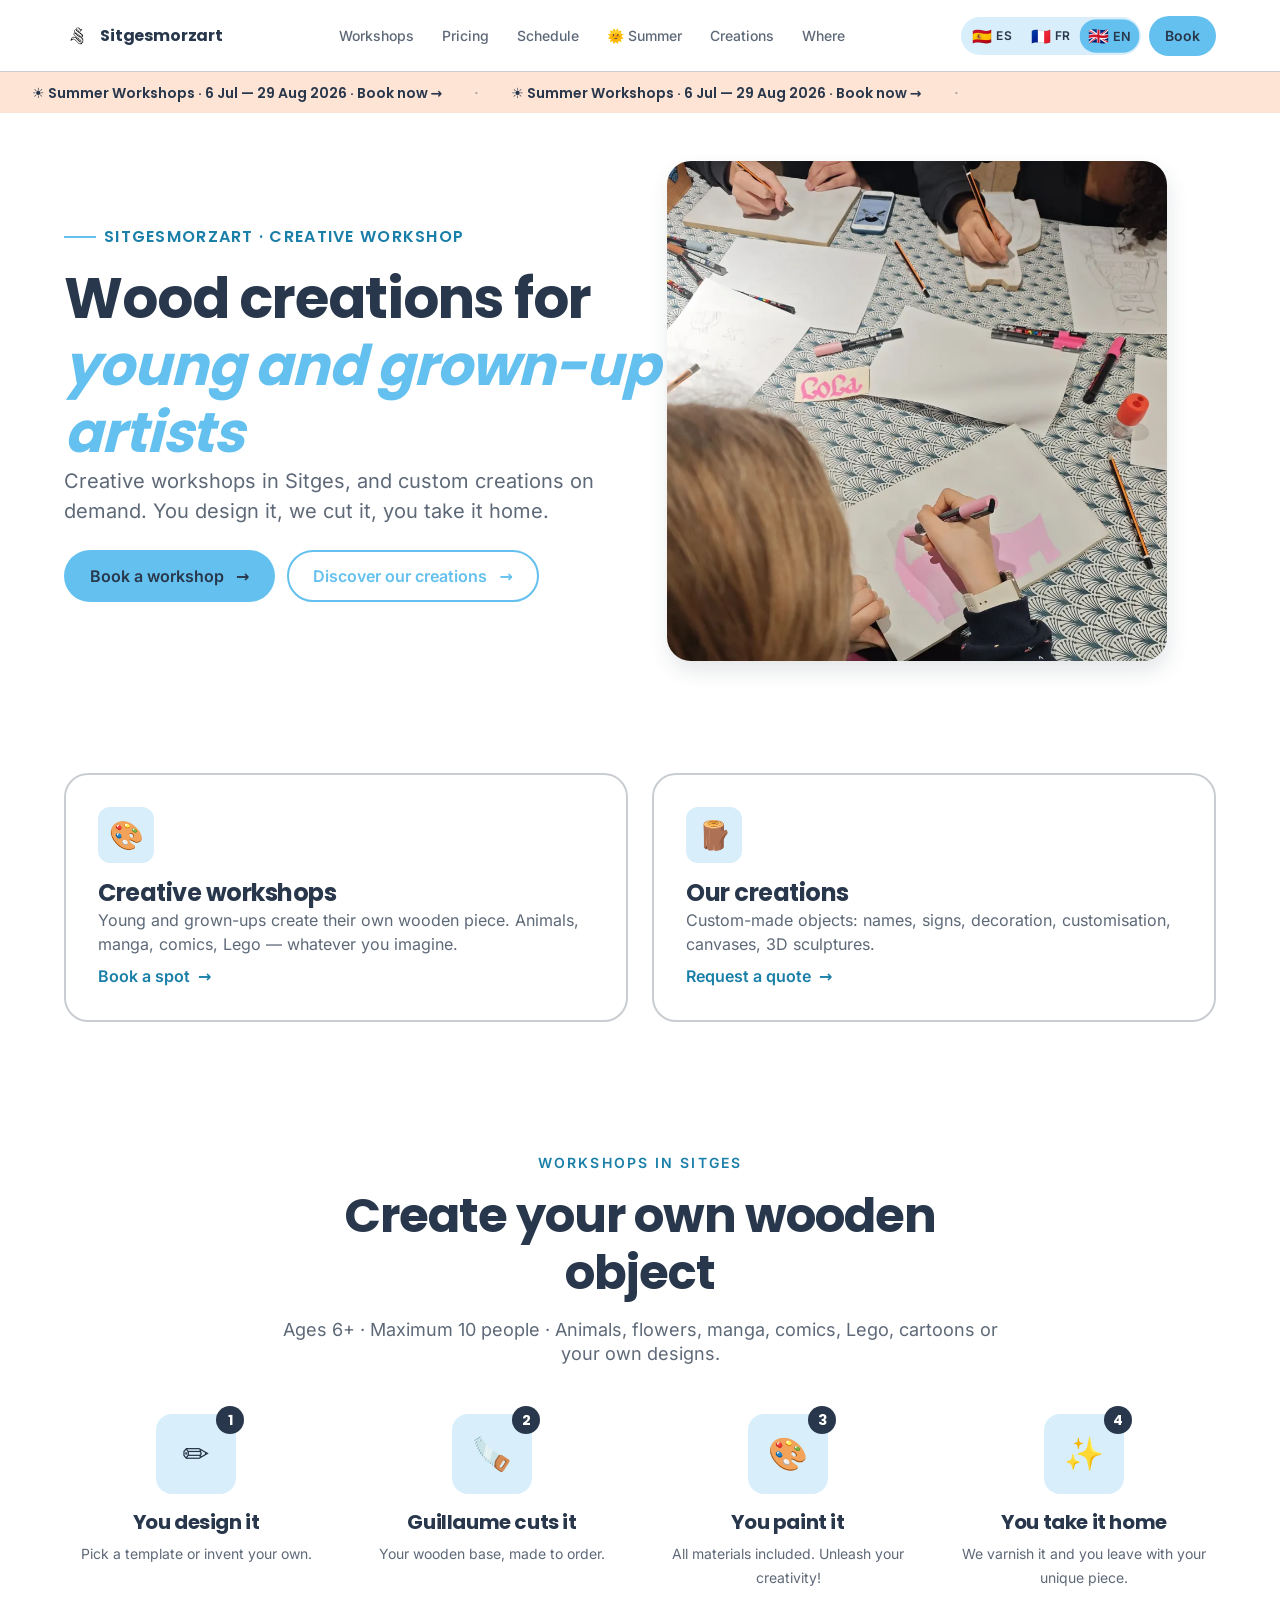
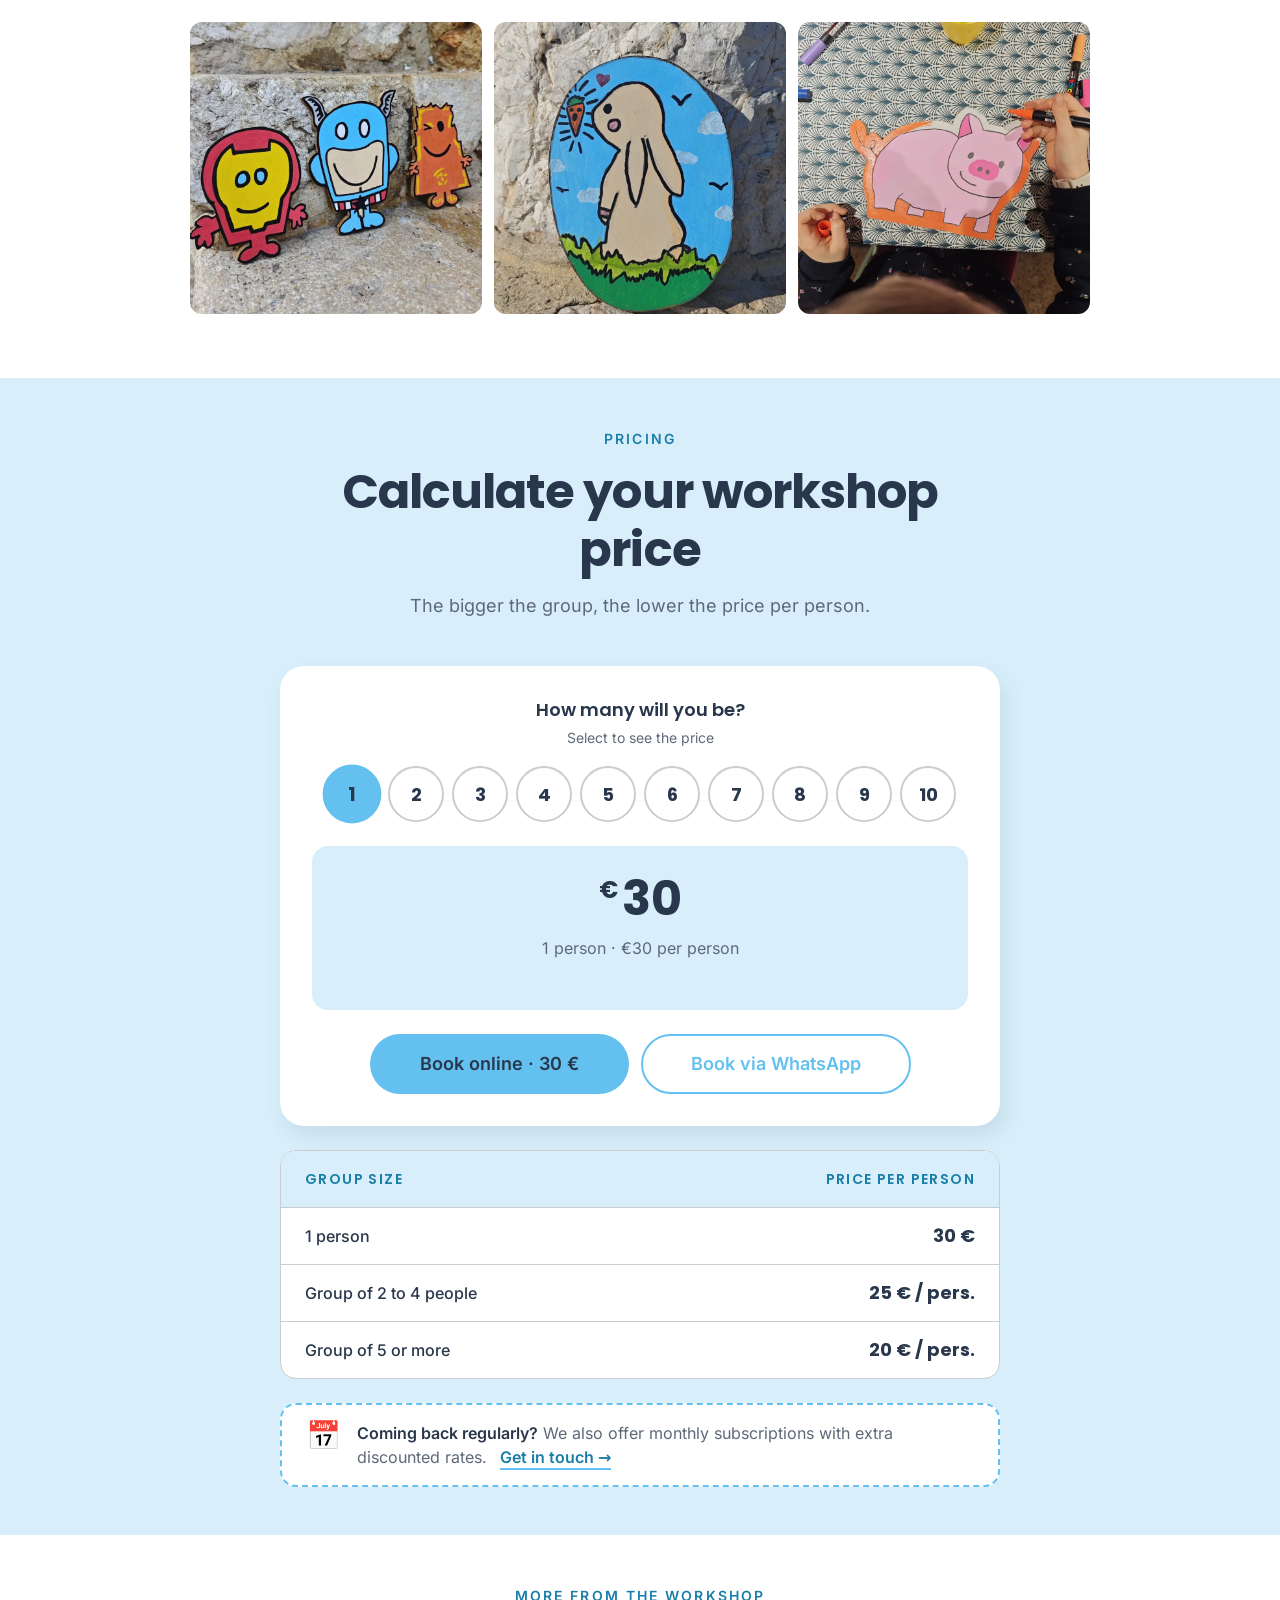
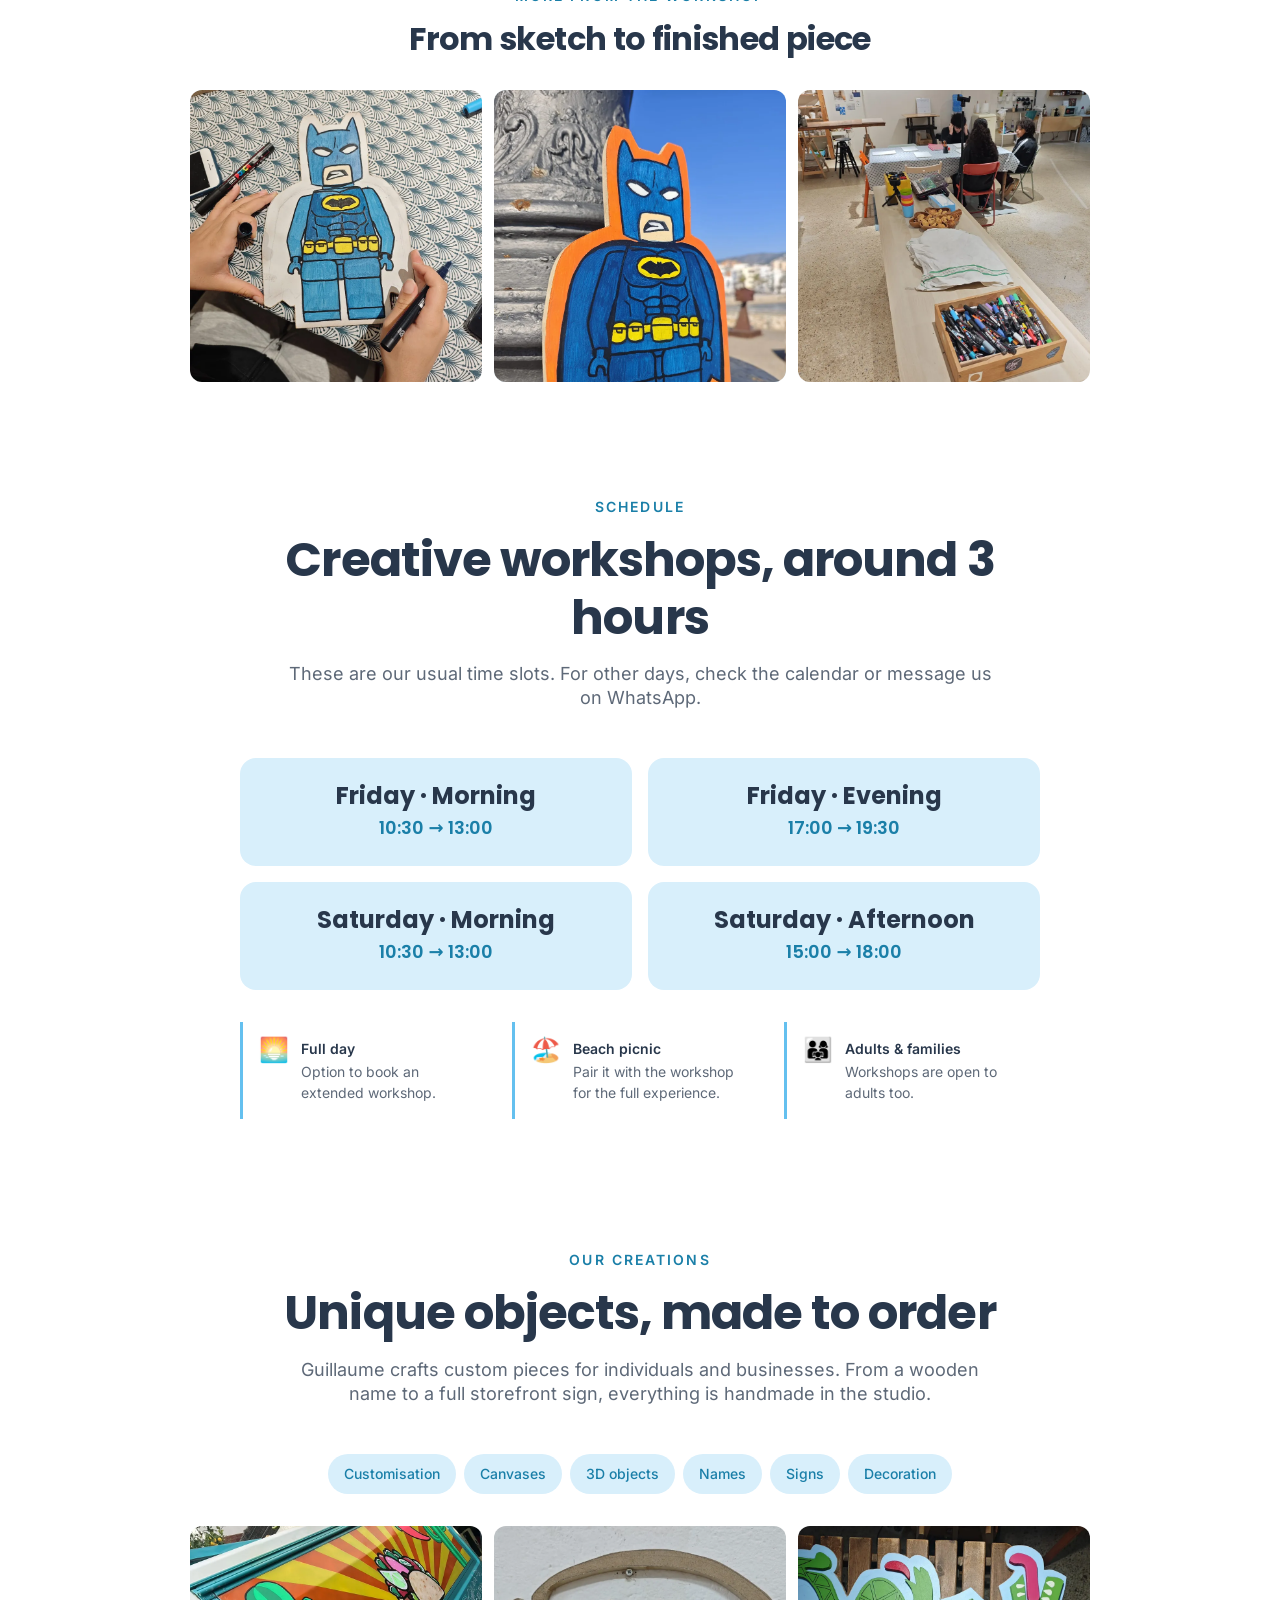
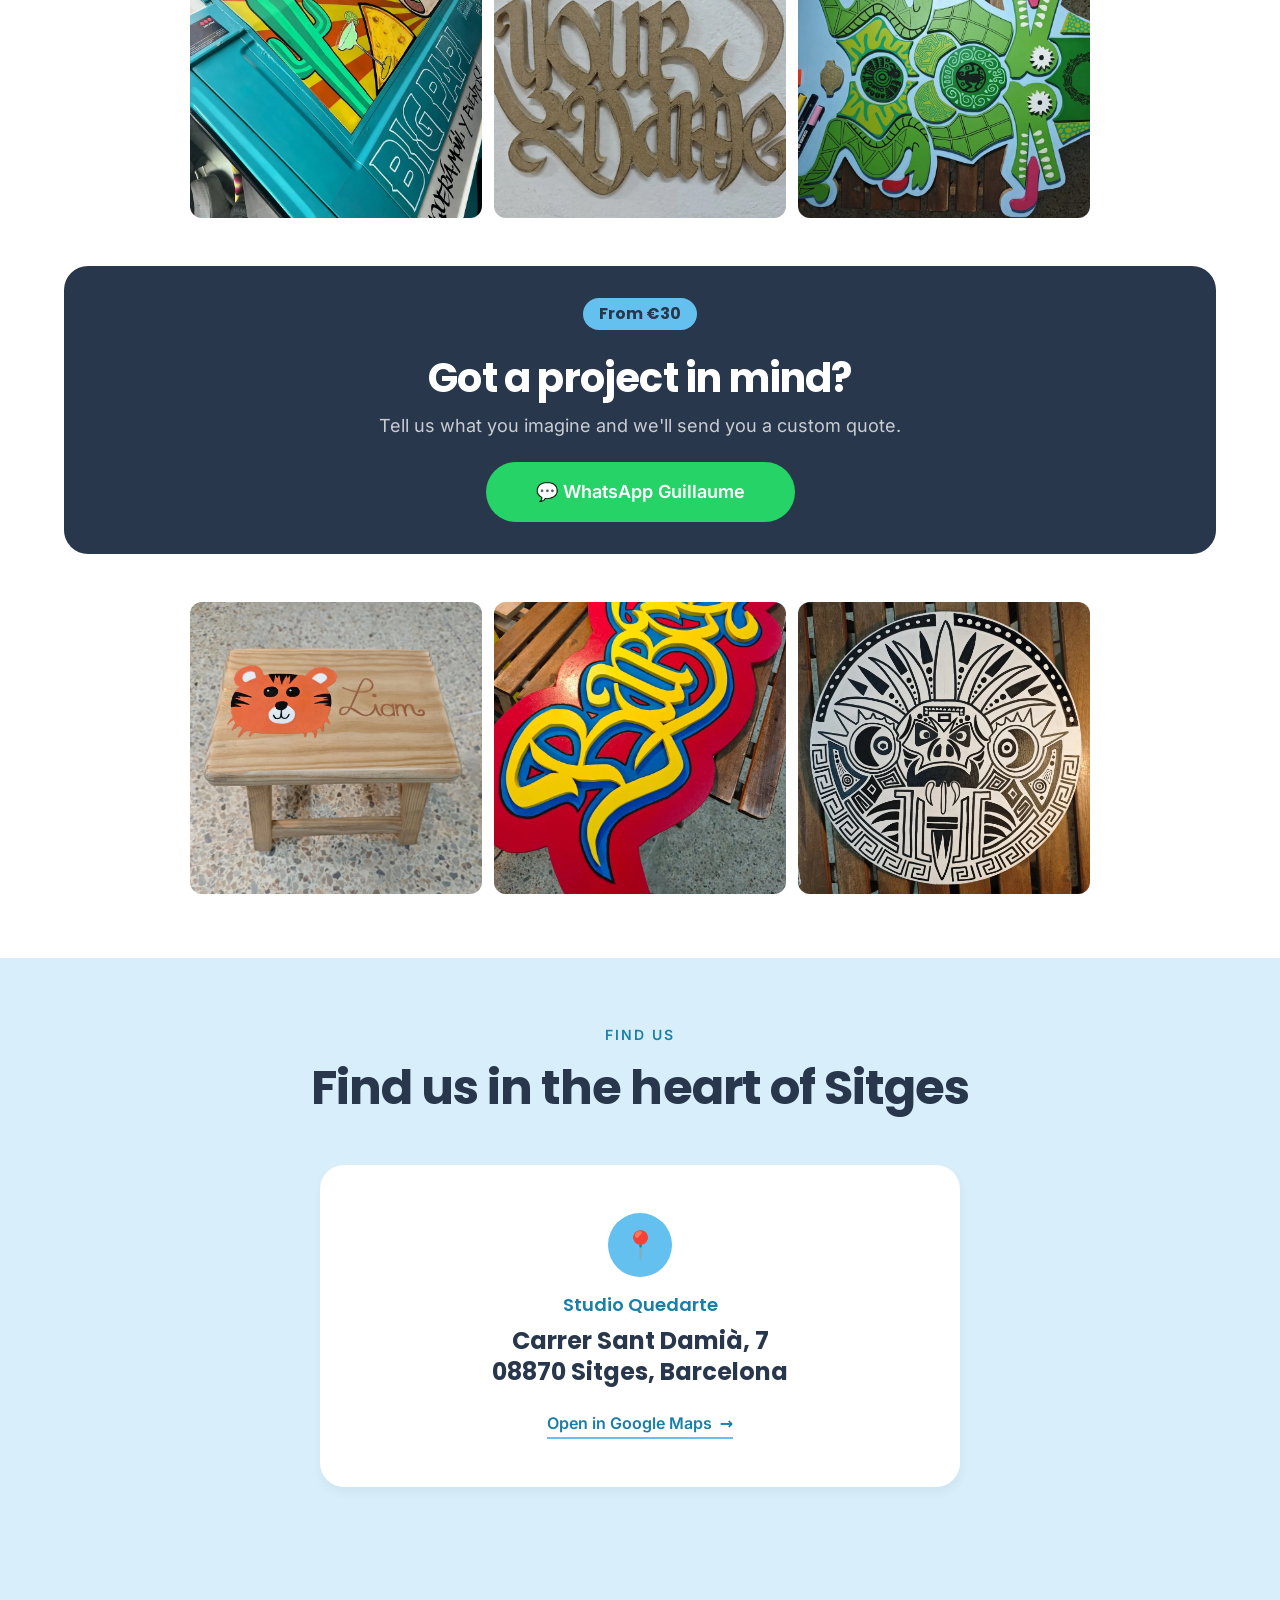
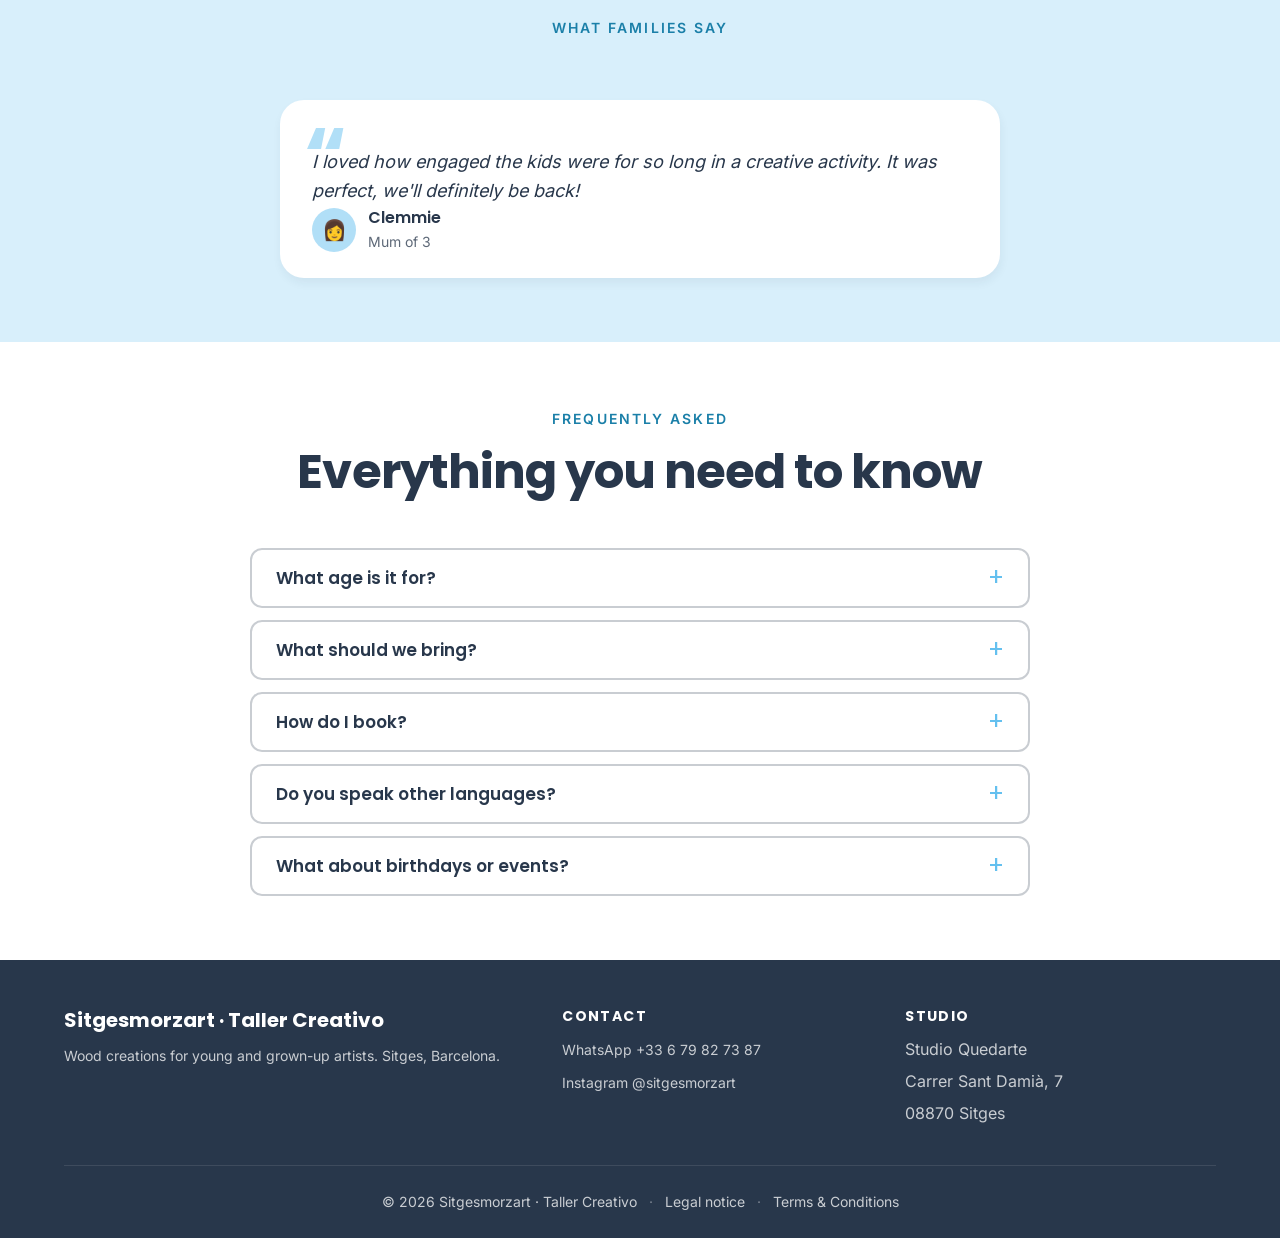
==== commit 1208b29a: "Ateliers d'été Sitgesmorzart — page verano, paiement et nav - Ajout de verano/index.html : page dédi" ====
--- a/index.html
+++ b/index.html
@@ -393,21 +393,11 @@
 .lang-btn:hover { background: var(--surface-default); }
 .lang-btn.is-active { background: var(--action-primary-bg); transform: scale(1.05); }
 
-/* Sur écrans étroits (< 480px) : codes plus petits */
-@media (max-width: 480px) {
-  .lang-btn { 
-    min-width: 40px; 
-    height: 28px; 
-    padding: 0 6px;
-  }
-  .lang-code { font-size: 0.6875rem; }
-}
-
-/* Sur très petits écrans (< 360px) : on cache les codes et garde juste les drapeaux */
-@media (max-width: 360px) {
+/* Sur mobile (< 768px) : on cache les codes et on garde les drapeaux seuls */
+@media (max-width: 768px) {
   .lang-btn {
     min-width: 32px;
-    padding: 0 4px;
+    padding: 0 var(--spacing-1);
   }
   .lang-code {
     /* Visuellement caché mais accessible aux lecteurs d'écran */
@@ -1534,6 +1524,48 @@
 @media (prefers-reduced-motion: reduce) {
   [data-lang].is-active-lang { animation: none; }
 }
+
+/* Bandeau verano défilant */
+.verano-banner {
+  background: var(--semantic-orange-100);
+  overflow: hidden;
+  white-space: nowrap;
+  padding: var(--spacing-2) 0;
+  position: relative;
+  z-index: 89;
+}
+.verano-banner-track {
+  display: inline-flex;
+  gap: 0;
+  animation: bannerScroll 28s linear infinite;
+}
+.verano-banner:hover .verano-banner-track { animation-play-state: paused; }
+@media (prefers-reduced-motion: reduce) {
+  .verano-banner-track { animation: none; }
+}
+.verano-banner-item {
+  display: inline-flex; align-items: center; gap: var(--spacing-3);
+  padding: 0 var(--spacing-8);
+  font-family: var(--font-display); font-weight: var(--weight-semibold);
+  font-size: var(--body-small-size); color: var(--text-primary);
+  text-decoration: none; white-space: nowrap;
+}
+.verano-banner-item:hover { text-decoration: underline; }
+.verano-banner-sep { opacity: 0.4; }
+@keyframes bannerScroll {
+  0%   { transform: translateX(0); }
+  100% { transform: translateX(-50%); }
+}
+/* Testimonial section */
+.testimonial-section { background: var(--surface-subtle); padding: var(--spacing-16) 0; }
+.testimonial-card { max-width: 720px; margin: 0 auto; background: var(--surface-default); border-radius: var(--radius-2xl); padding: var(--spacing-6) var(--spacing-8); box-shadow: var(--shadow-sm); position: relative; }
+.testimonial-card::before { content: "\201C"; position: absolute; top: var(--spacing-4); left: var(--spacing-6); font-family: var(--font-display); font-size: 5rem; line-height: 1; color: var(--brand-turquoise-200); font-weight: var(--weight-bold); pointer-events: none; }
+.testimonial-stars { color: #FFD33C; font-size: 1rem; letter-spacing: 2px; margin-bottom: var(--spacing-2); }
+.testimonial-quote { font-size: var(--body-large-size); color: var(--text-primary); line-height: 1.6; font-style: italic; margin-bottom: var(--spacing-5); padding-top: var(--spacing-6); }
+.testimonial-author { display: flex; align-items: center; gap: var(--spacing-3); }
+.testimonial-avatar { width: 44px; height: 44px; border-radius: var(--radius-full); background: var(--brand-turquoise-200); display: flex; align-items: center; justify-content: center; font-size: 1.25rem; flex-shrink: 0; }
+.testimonial-name { font-family: var(--font-display); font-weight: var(--weight-semibold); font-size: var(--body-medium-size); color: var(--text-primary); }
+.testimonial-meta { font-size: var(--body-small-size); color: var(--text-secondary); }
 
 </style>
 <!-- Schema.org : entreprise locale -->
@@ -1674,12 +1706,17 @@
         <span data-lang="fr">Horaires</span>
         <span data-lang="en">Schedule</span>
       </a>
-      <a href="#creaciones" class="site-nav-link">
-        <span data-lang="es" class="is-active-lang">Creaciones</span>
-        <span data-lang="fr">Créations</span>
-        <span data-lang="en">Creations</span>
+      <a href="/verano/" class="site-nav-link">
+        <span data-lang="es" class="is-active-lang">🌞 Verano</span>
+        <span data-lang="fr">🌞 Été</span>
+        <span data-lang="en">🌞 Summer</span>
       </a>
-      <a href="#donde" class="site-nav-link">
+  <a href="#creaciones" class="site-nav-link">
+    <span data-lang="es" class="is-active-lang">Creaciones</span>
+    <span data-lang="fr">Créations</span>
+    <span data-lang="en">Creations</span>
+  </a>
+  <a href="#donde" class="site-nav-link">
         <span data-lang="es" class="is-active-lang">Dónde</span>
         <span data-lang="fr">Où</span>
         <span data-lang="en">Where</span>
@@ -1753,6 +1790,30 @@
 
 <main id="main-content">
 
+<!-- BANDEAU VERANO -->
+<div class="verano-banner" role="complementary" aria-label="Talleres de verano">
+  <div class="verano-banner-track" aria-hidden="true">
+    <!-- Bloc ES (dupliqué pour le scroll infini) -->
+    <a href="/verano/" class="verano-banner-item" data-lang="es">☀️ Talleres de Verano · 6 jul — 29 ago 2026 · Reservar →</a>
+    <span class="verano-banner-sep" data-lang="es">·</span>
+    <a href="/verano/" class="verano-banner-item" data-lang="fr">☀️ Ateliers d'été · 6 jul — 29 août 2026 · Réserver →</a>
+    <span class="verano-banner-sep" data-lang="fr">·</span>
+    <a href="/verano/" class="verano-banner-item" data-lang="en">☀️ Summer Workshops · 6 Jul — 29 Aug 2026 · Book now →</a>
+    <span class="verano-banner-sep" data-lang="en">·</span>
+    <!-- Duplicate pour scroll infini -->
+    <a href="/verano/" class="verano-banner-item" data-lang="es">☀️ Talleres de Verano · 6 jul — 29 ago 2026 · Reservar →</a>
+    <span class="verano-banner-sep" data-lang="es">·</span>
+    <a href="/verano/" class="verano-banner-item" data-lang="fr">☀️ Ateliers d'été · 6 jul — 29 août 2026 · Réserver →</a>
+    <span class="verano-banner-sep" data-lang="fr">·</span>
+    <a href="/verano/" class="verano-banner-item" data-lang="en">☀️ Summer Workshops · 6 Jul — 29 Aug 2026 · Book now →</a>
+    <span class="verano-banner-sep" data-lang="en">·</span>
+  </div>
+  <!-- Lien accessible (visible uniquement pour lecteurs d'écran) -->
+  <a href="/verano/" class="visually-hidden" data-lang="es">Talleres de Verano 2026 — Reservar</a>
+  <a href="/verano/" class="visually-hidden" data-lang="fr">Ateliers d'été 2026 — Réserver</a>
+  <a href="/verano/" class="visually-hidden" data-lang="en">Summer Workshops 2026 — Book now</a>
+</div>
+
 
 <!-- ============================================================================
      HERO
@@ -2449,6 +2510,40 @@
 
 
 <!-- ============================================================================
+     TESTIMONIAL
+     ============================================================================ -->
+<section class="testimonial-section">
+  <div class="container">
+    <div class="section-head">
+      <span class="kicker" data-lang="es">Lo que dicen las familias</span>
+      <span class="kicker" data-lang="fr">Ce que disent les familles</span>
+      <span class="kicker" data-lang="en">What families say</span>
+    </div>
+    <div class="testimonial-card">
+      <blockquote>
+        <p class="testimonial-quote">
+          <span data-lang="es" class="is-active-lang">Me encantó ver lo concentrados que estuvieron los niños durante tanto tiempo en una actividad creativa. ¡Fue perfecto, volveríamos sin dudarlo!</span>
+          <span data-lang="fr">J'ai adoré voir les enfants aussi concentrés aussi longtemps sur une activité créative. C'était parfait, on reviendra sans hésiter !</span>
+          <span data-lang="en">I loved how engaged the kids were for so long in a creative activity. It was perfect, we'll definitely be back!</span>
+        </p>
+      </blockquote>
+      <div class="testimonial-author">
+        <div class="testimonial-avatar" aria-hidden="true">👩</div>
+        <div>
+          <div class="testimonial-name">Clemmie</div>
+          <div class="testimonial-meta">
+            <span data-lang="es" class="is-active-lang">Mamá de 3 niños</span>
+            <span data-lang="fr">Maman de 3 enfants</span>
+            <span data-lang="en">Mum of 3</span>
+          </div>
+        </div>
+      </div>
+    </div>
+  </div>
+</section>
+
+
+<!-- ============================================================================
      FAQ
      ============================================================================ -->
 <section>
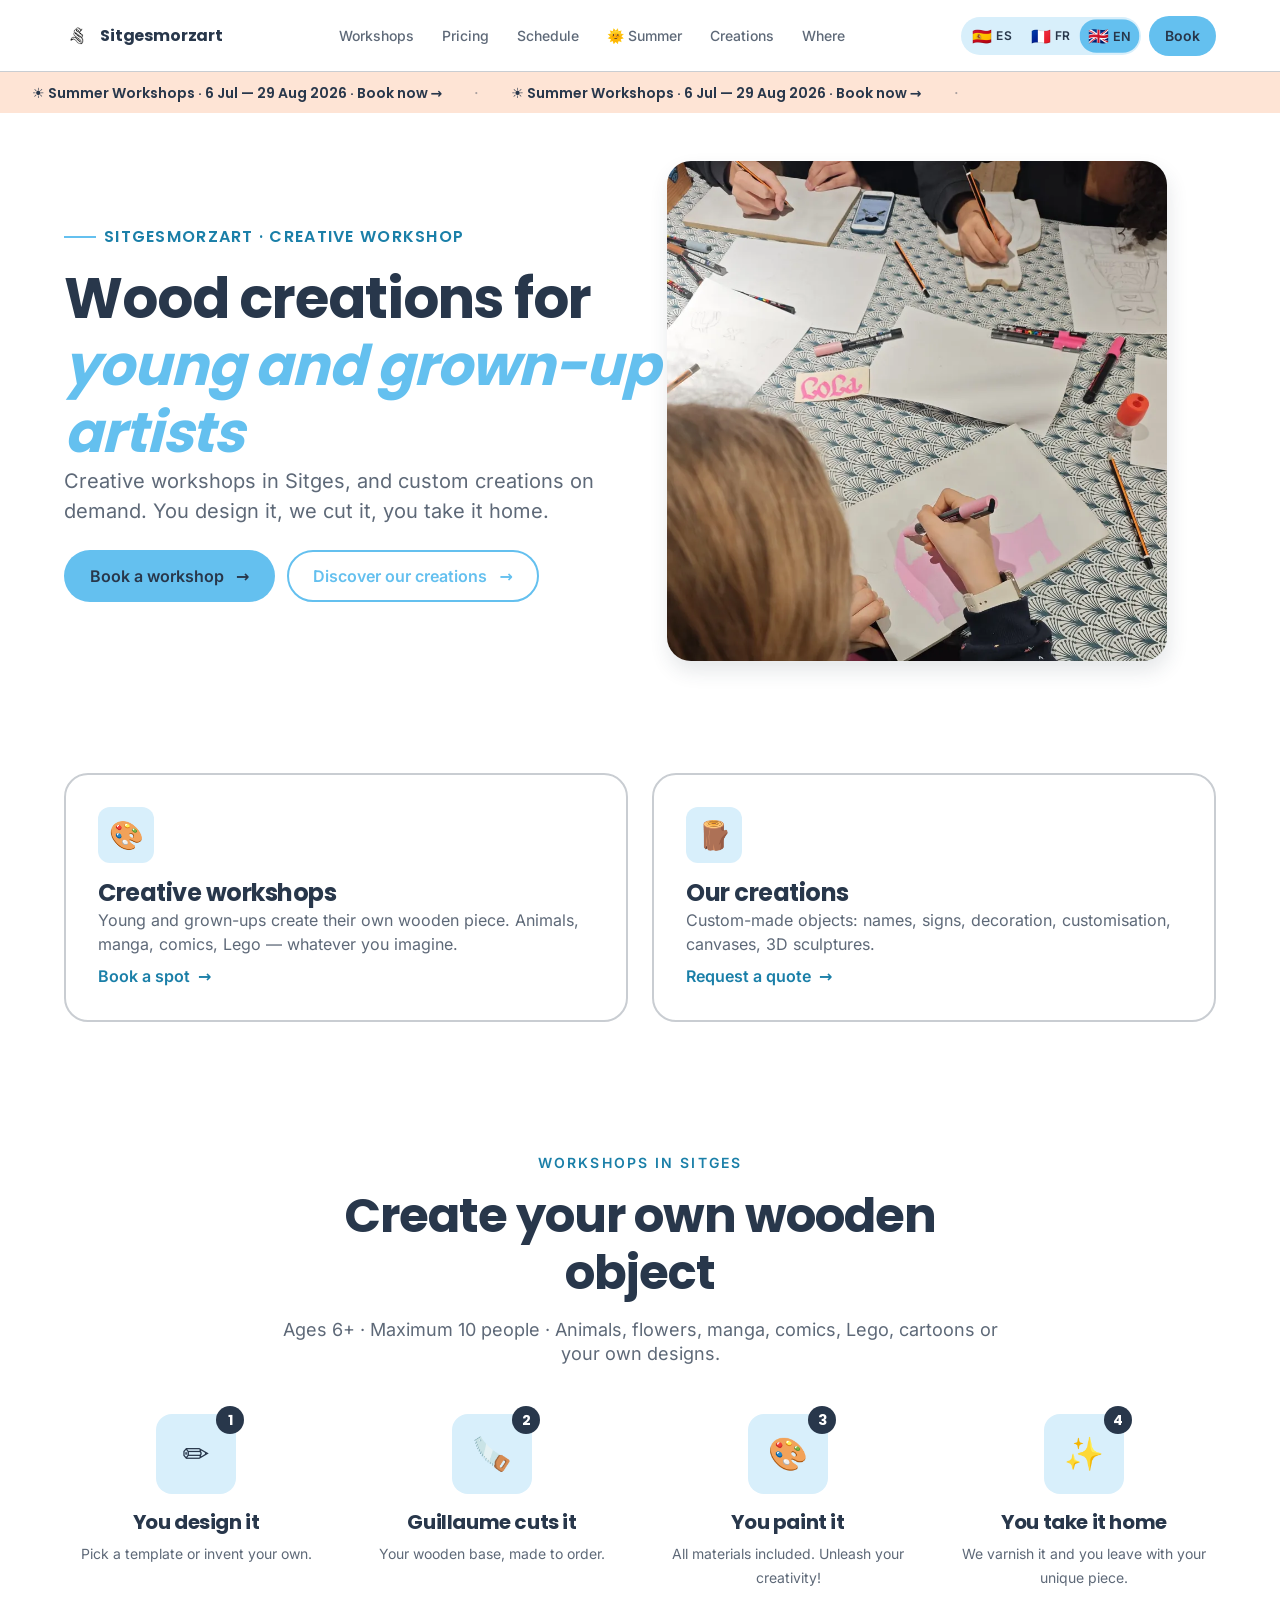
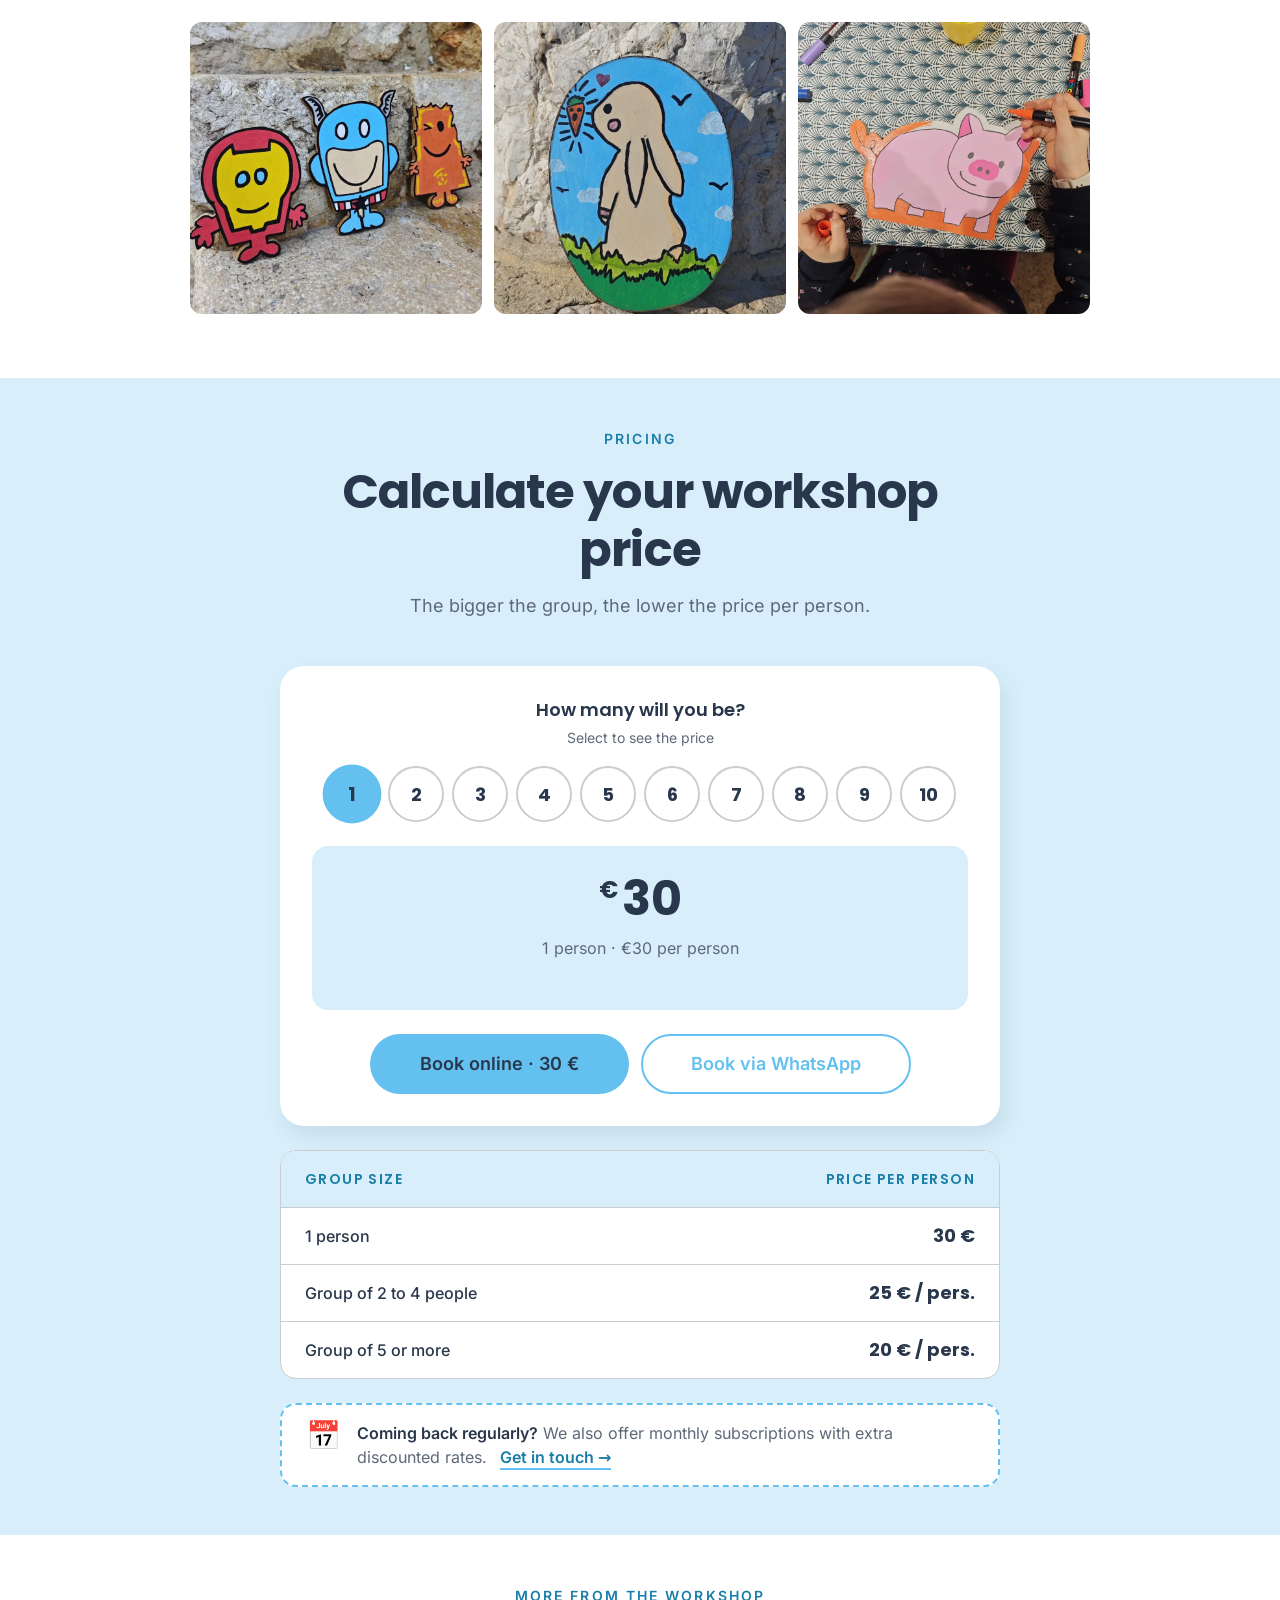
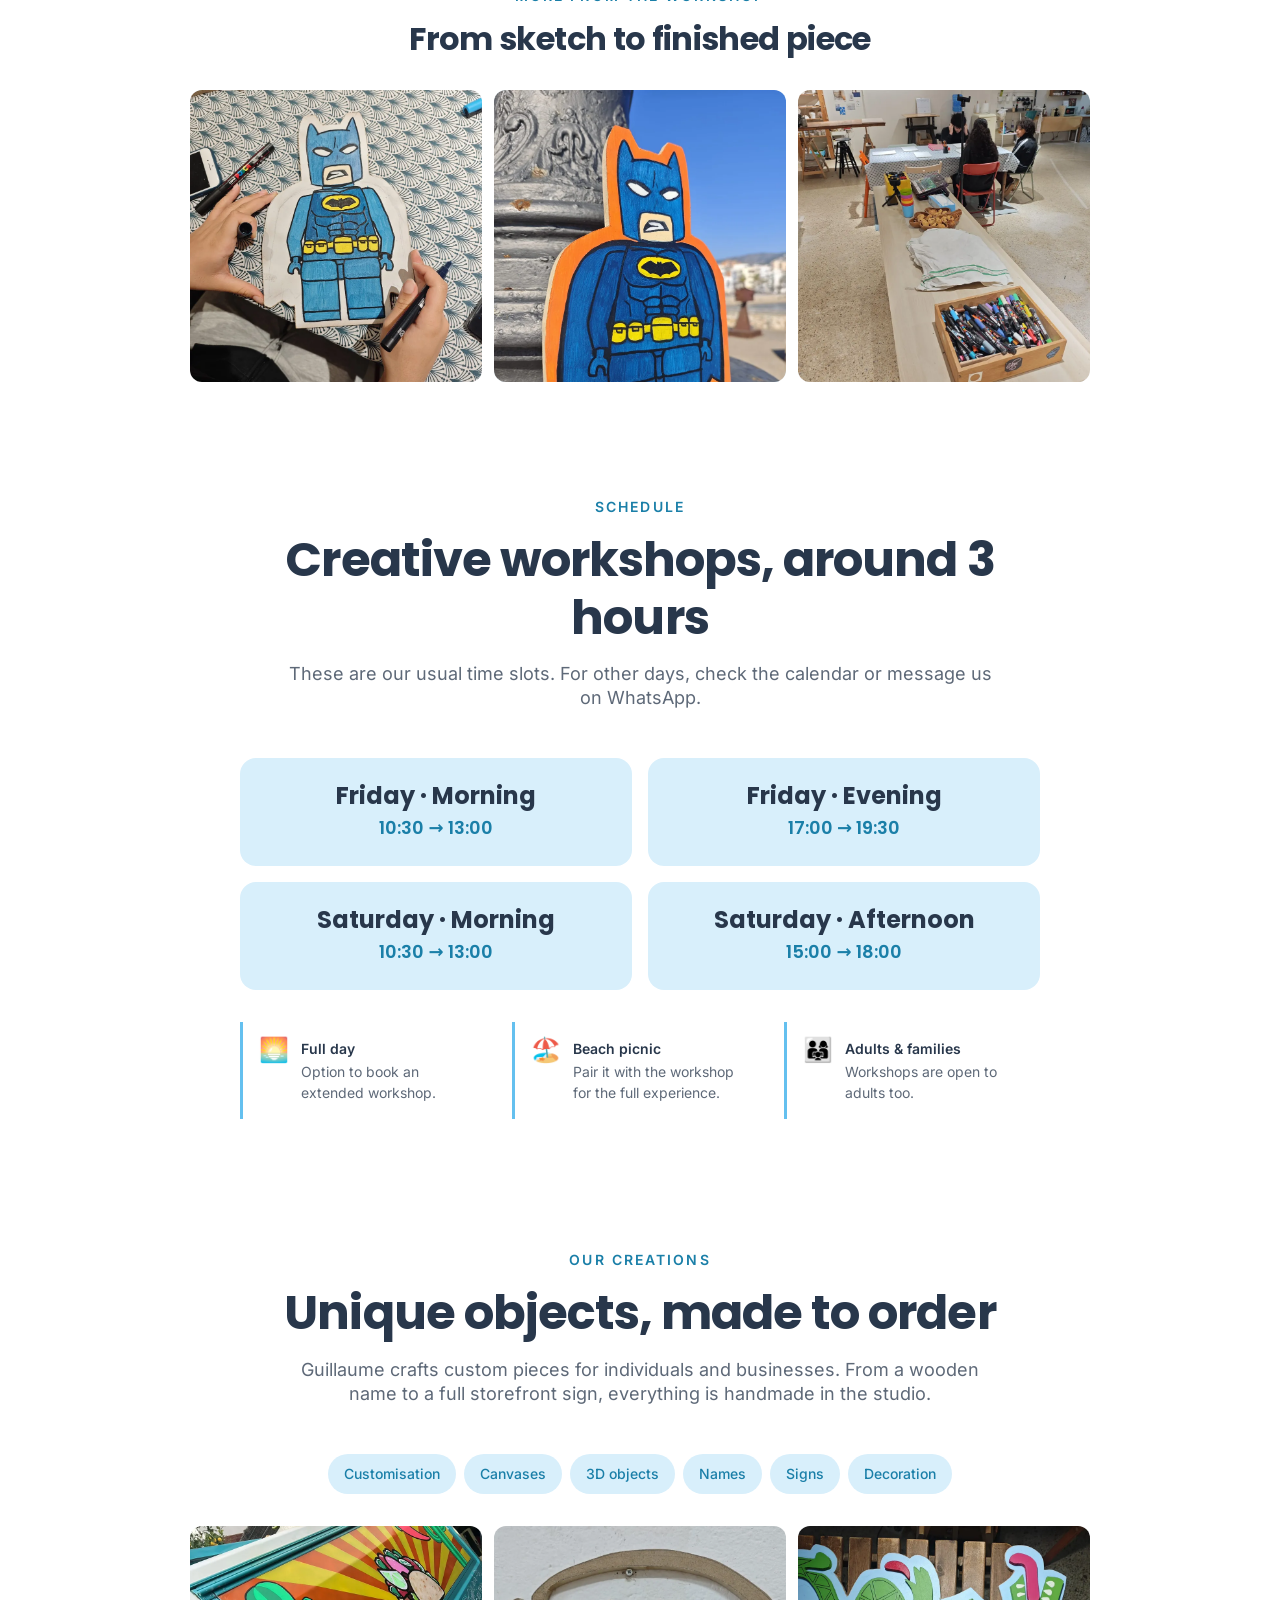
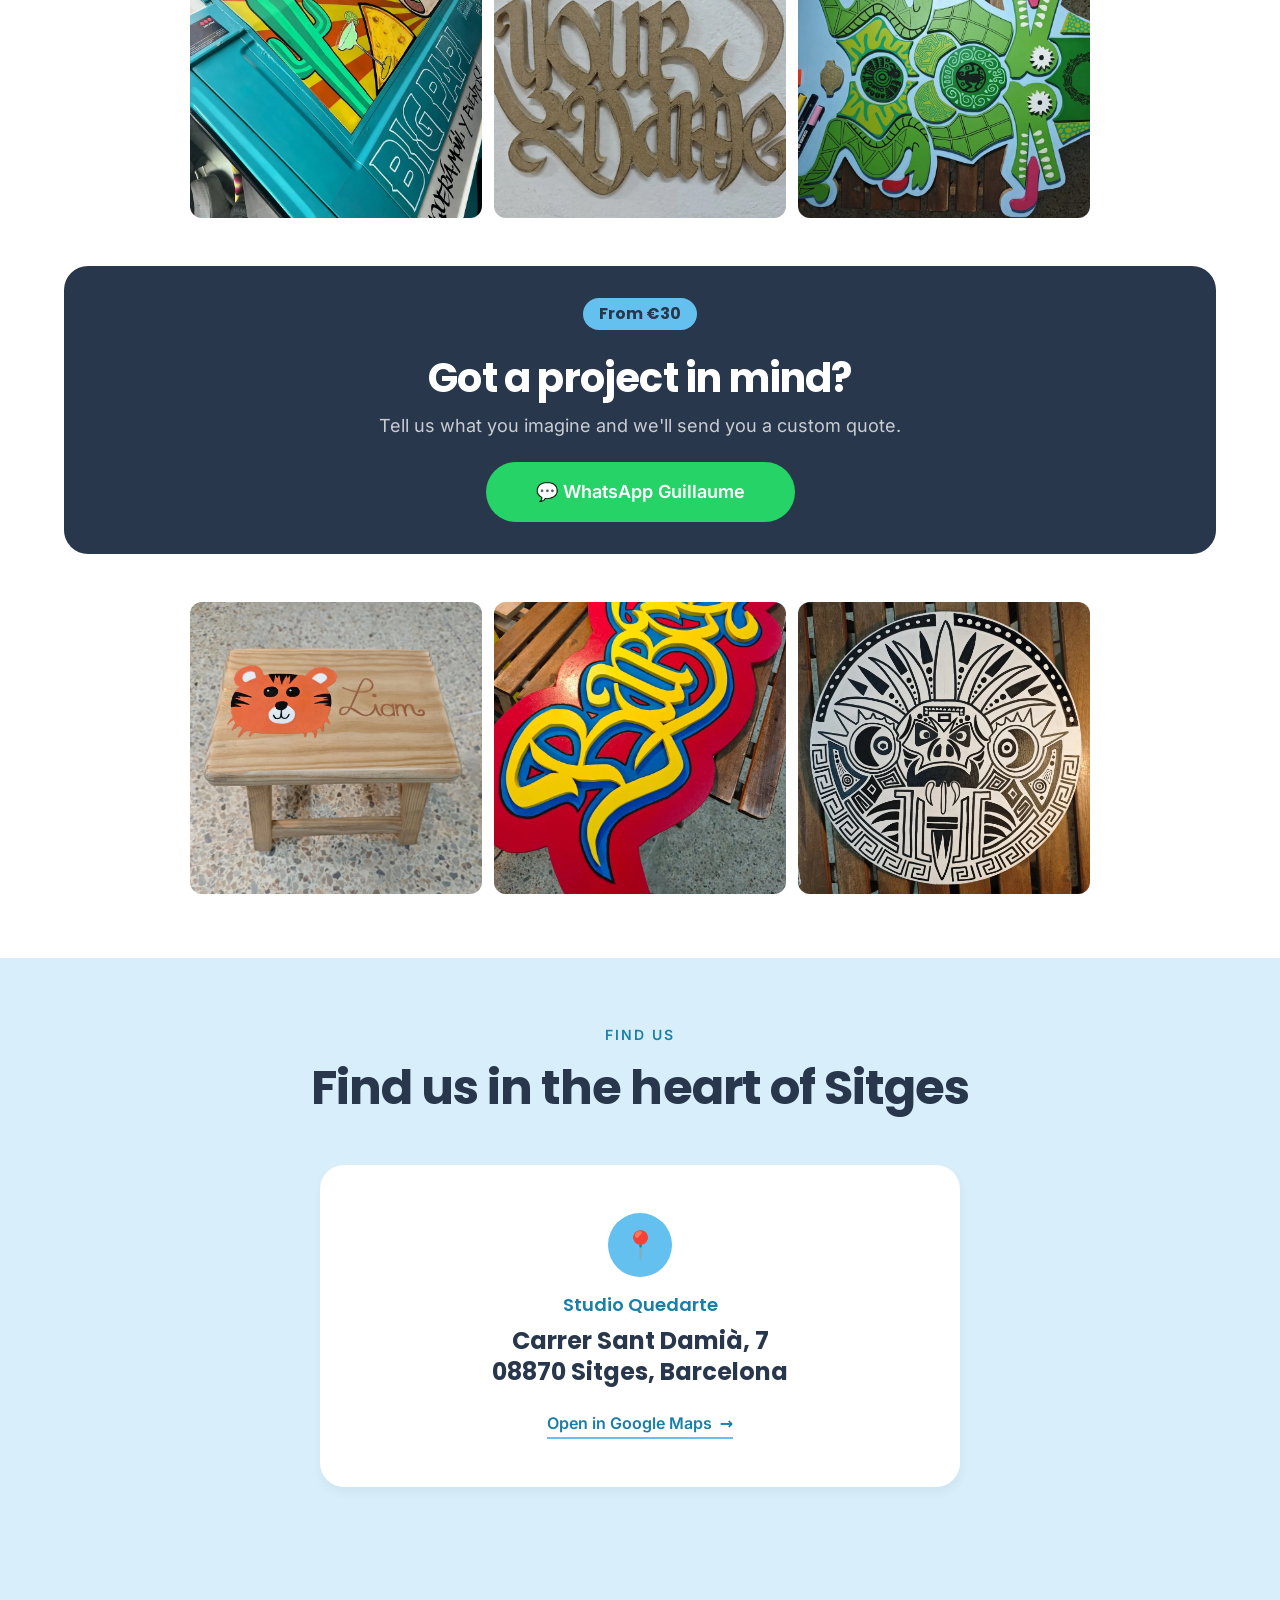
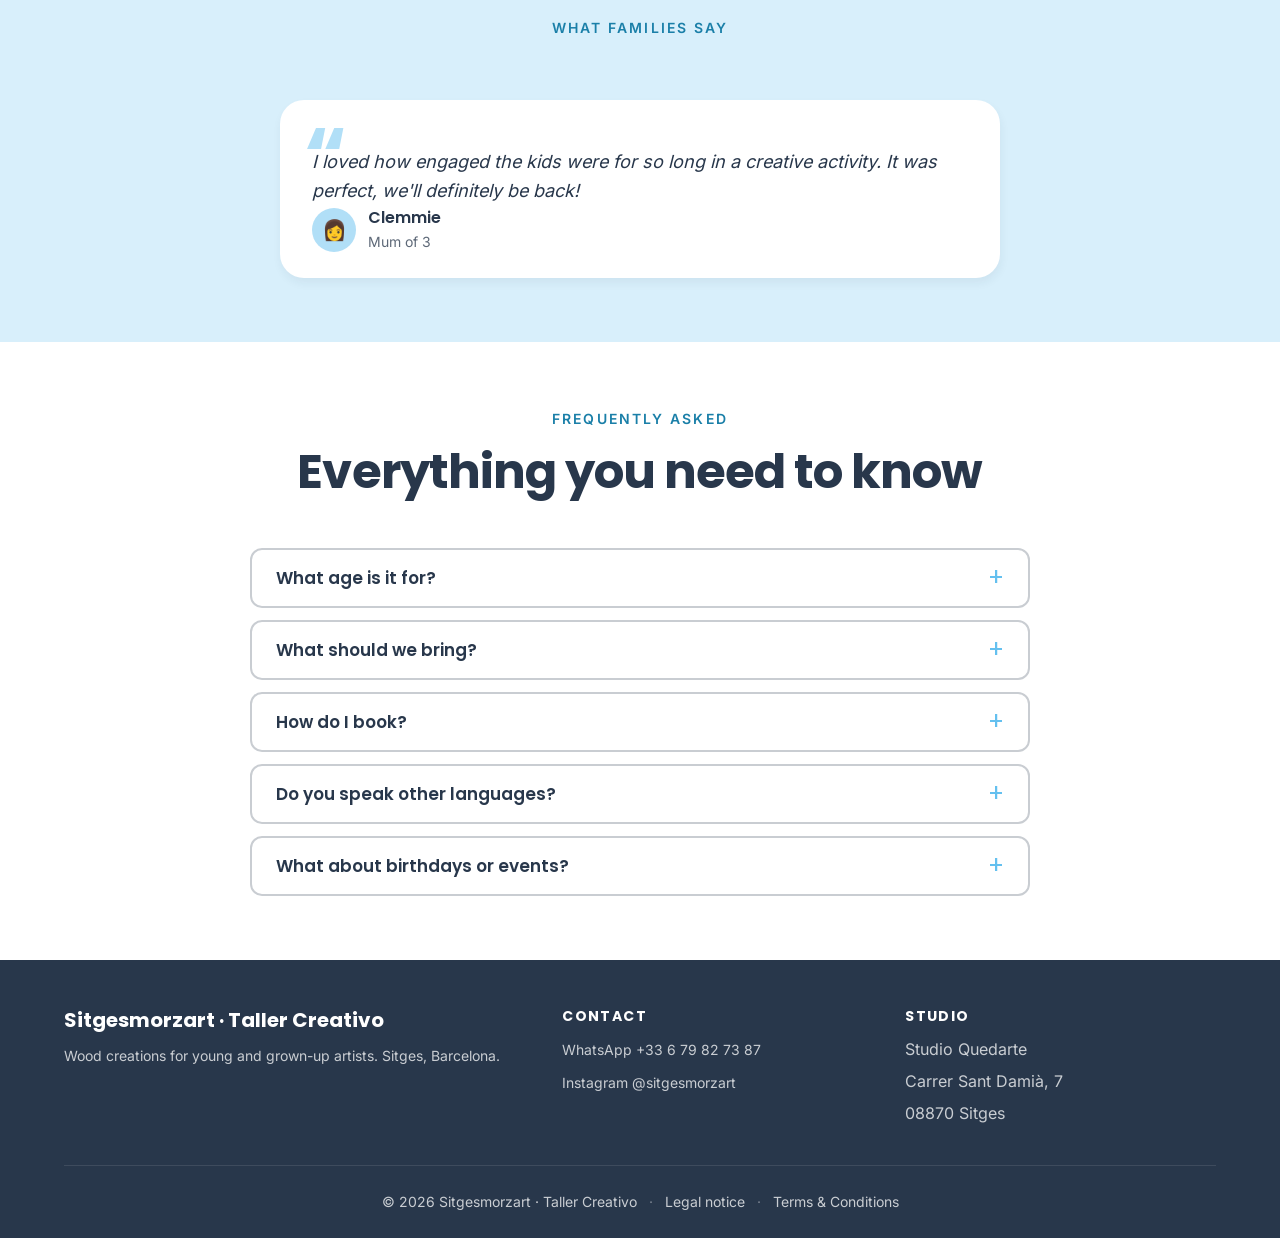
==== commit 18ee2307: "sitgesmorzart: accessibilité — h2 sr-only ajouté sur section testimonial (W3C warning)" ====
--- a/index.html
+++ b/index.html
@@ -2512,9 +2512,14 @@
 <!-- ============================================================================
      TESTIMONIAL
      ============================================================================ -->
-<section class="testimonial-section">
+<section class="testimonial-section" aria-labelledby="testimonial-heading">
   <div class="container">
     <div class="section-head">
+      <h2 id="testimonial-heading" class="visually-hidden">
+        <span data-lang="es" class="is-active-lang">Lo que dicen las familias</span>
+        <span data-lang="fr">Ce que disent les familles</span>
+        <span data-lang="en">What families say</span>
+      </h2>
       <span class="kicker" data-lang="es">Lo que dicen las familias</span>
       <span class="kicker" data-lang="fr">Ce que disent les familles</span>
       <span class="kicker" data-lang="en">What families say</span>
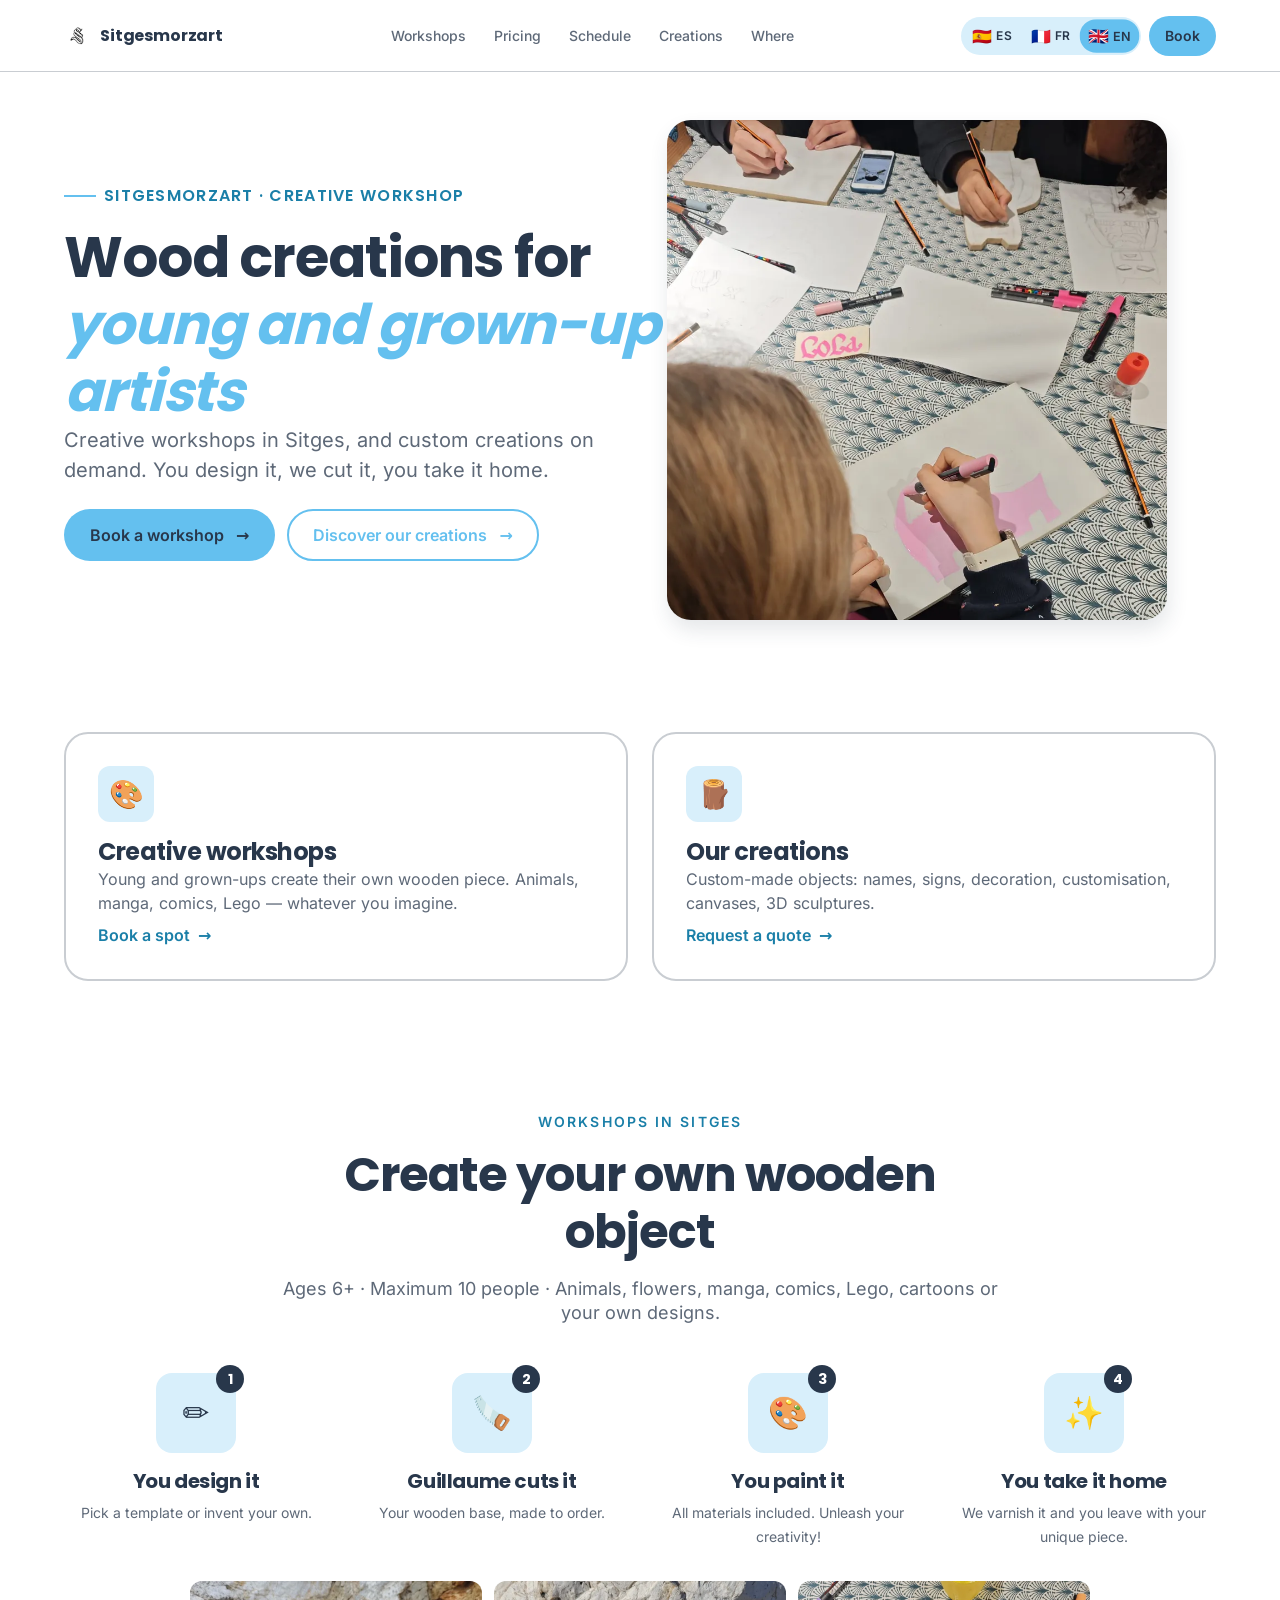
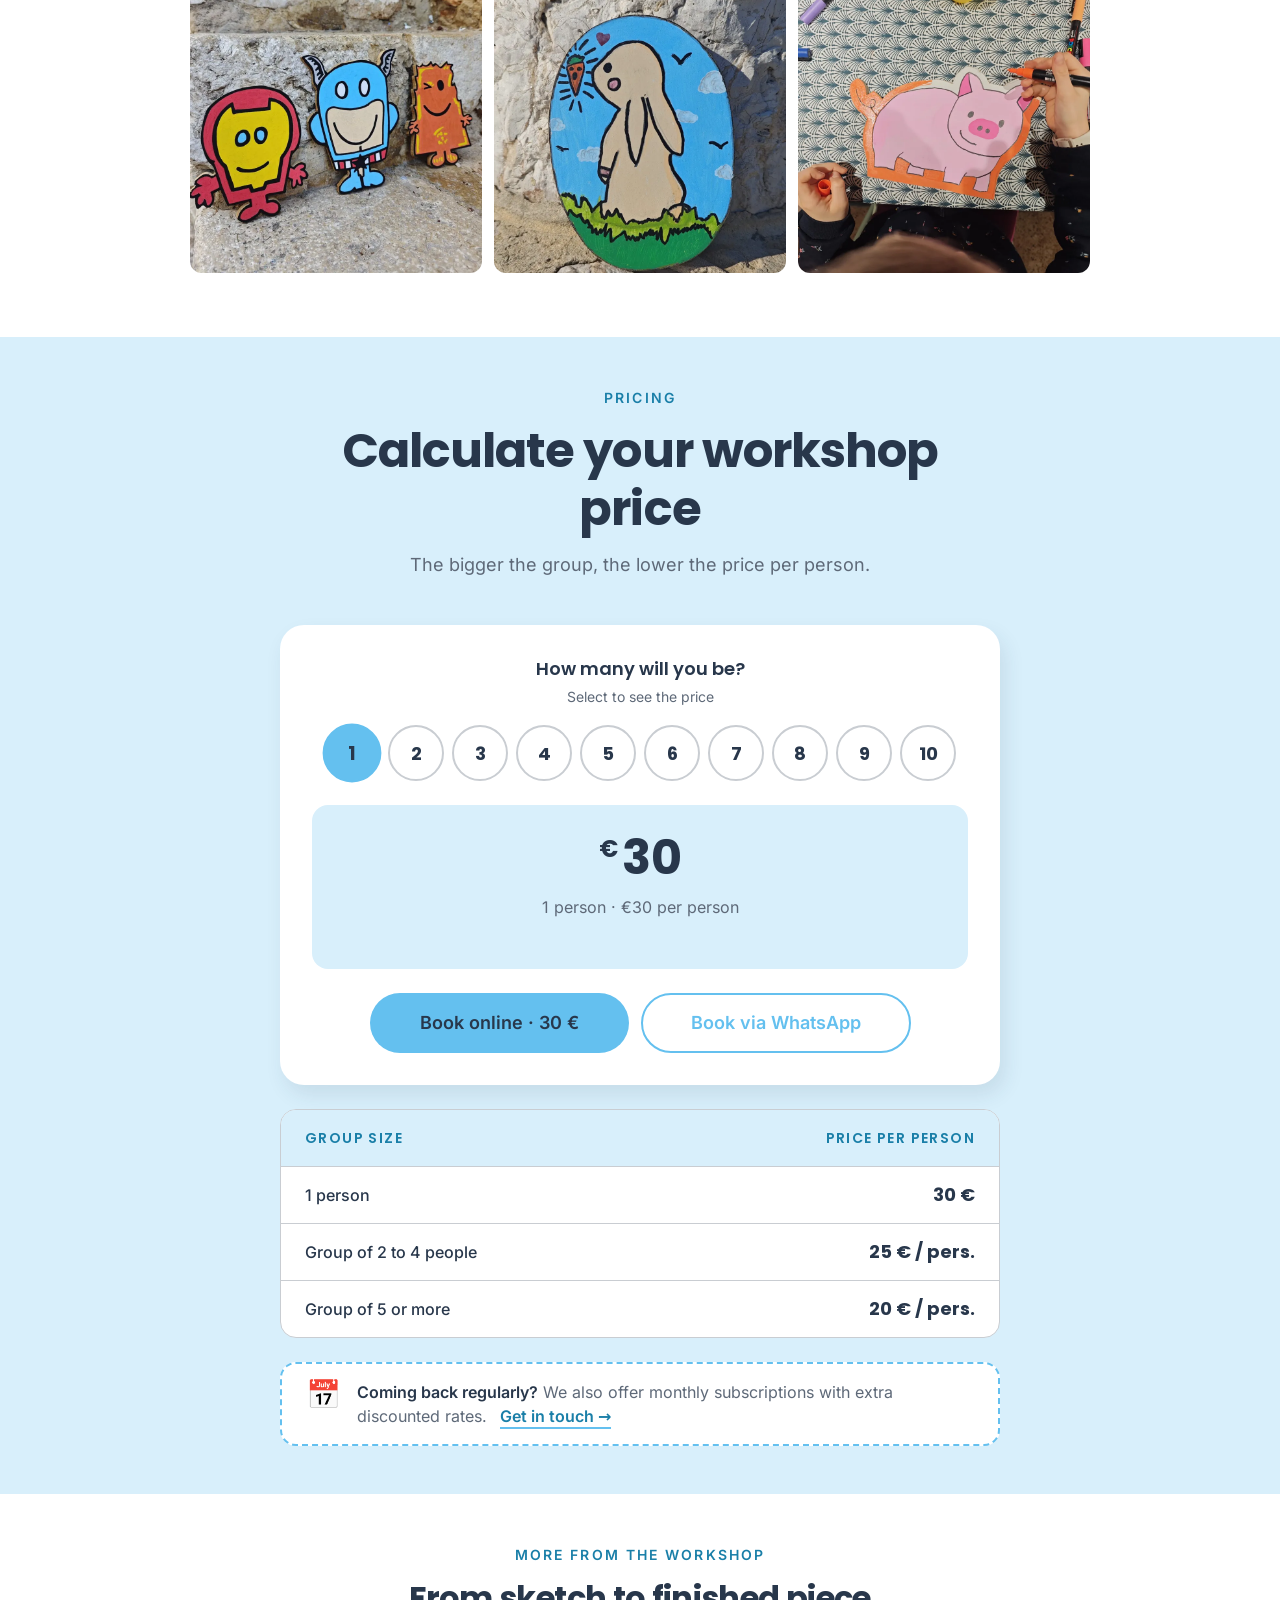
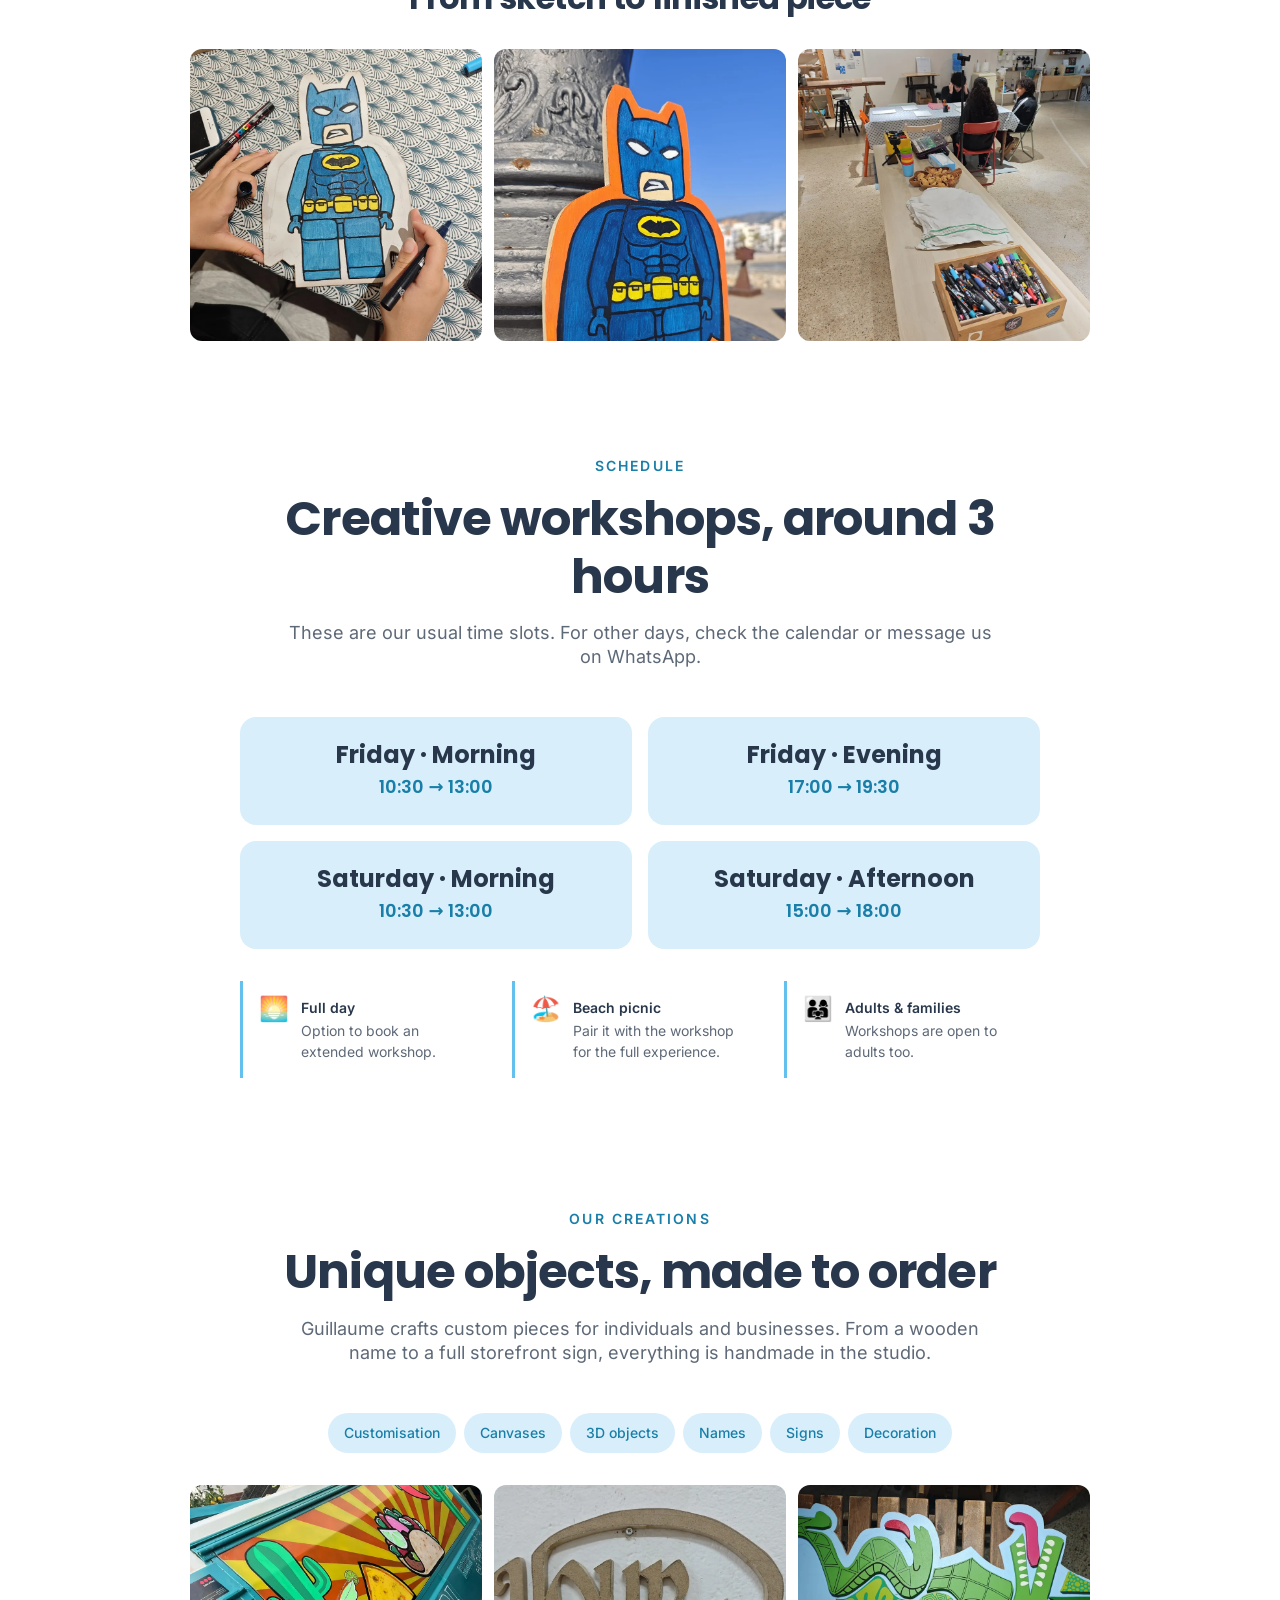
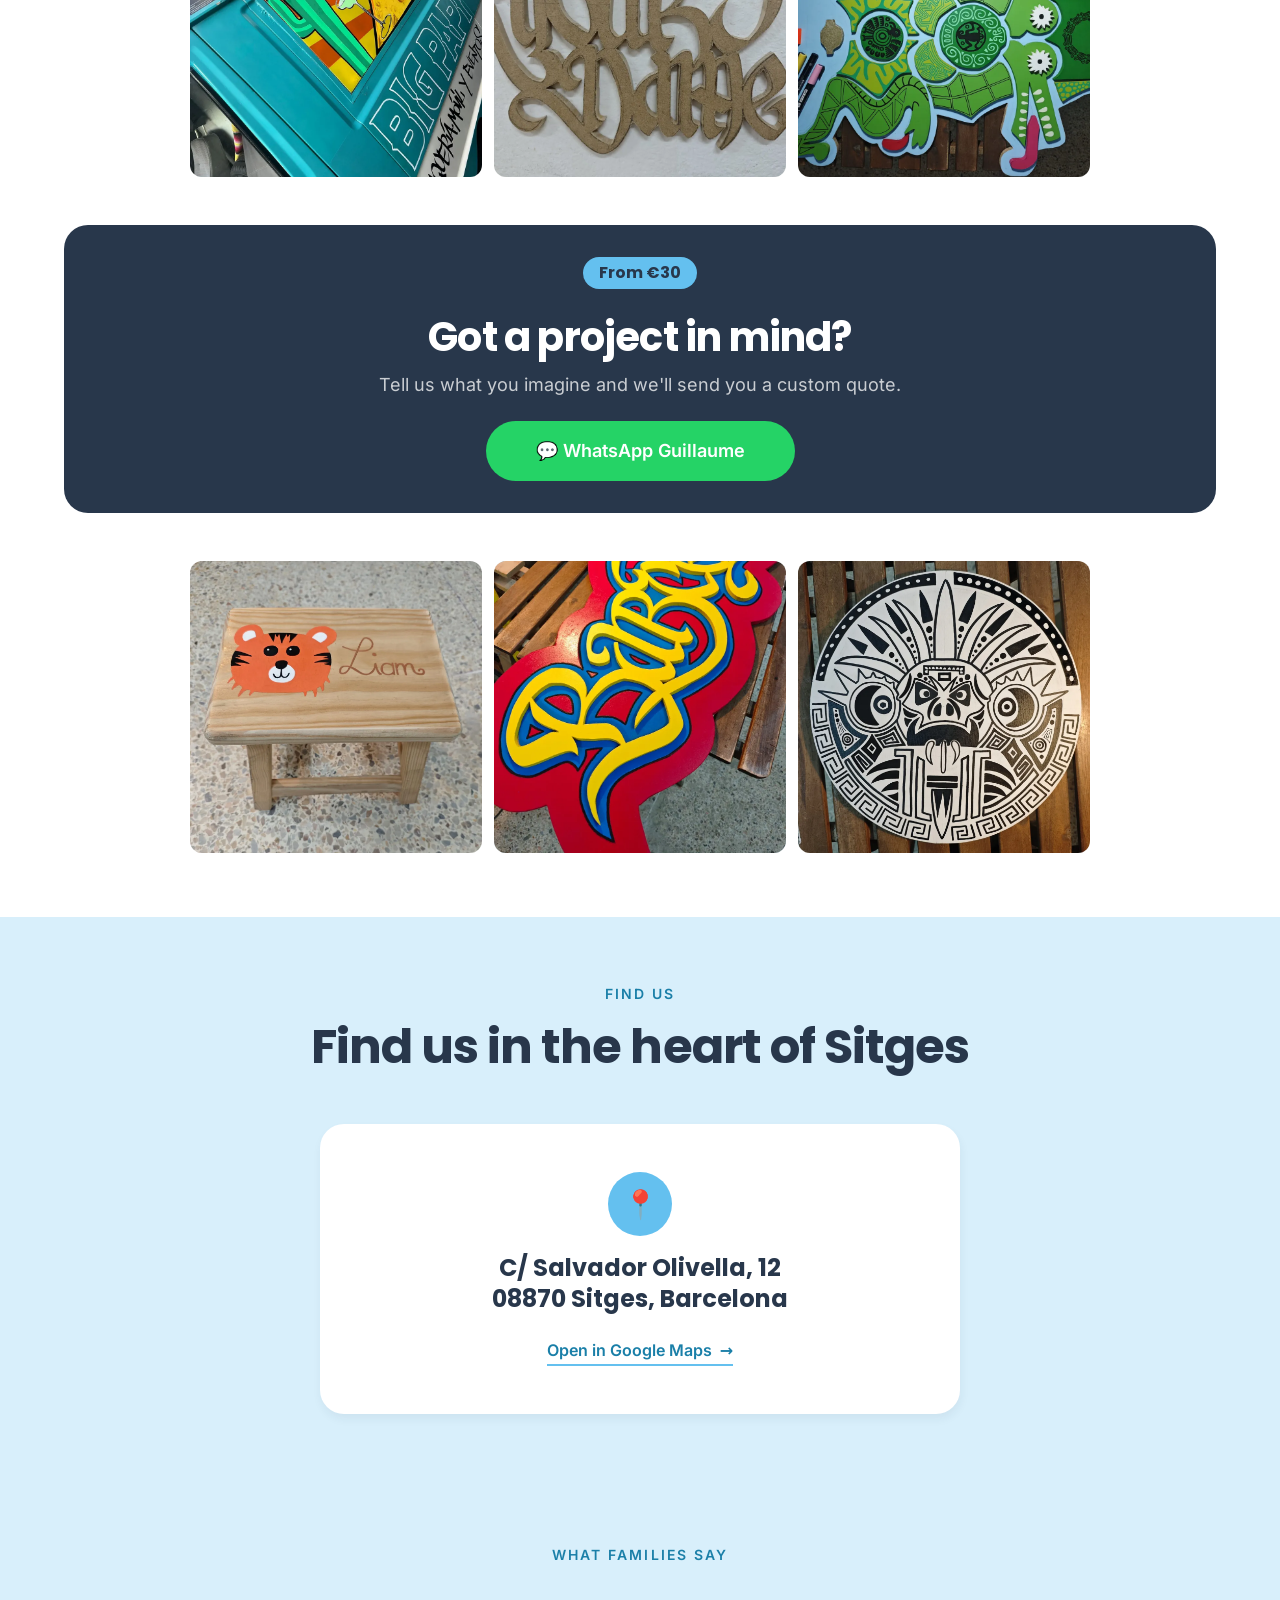
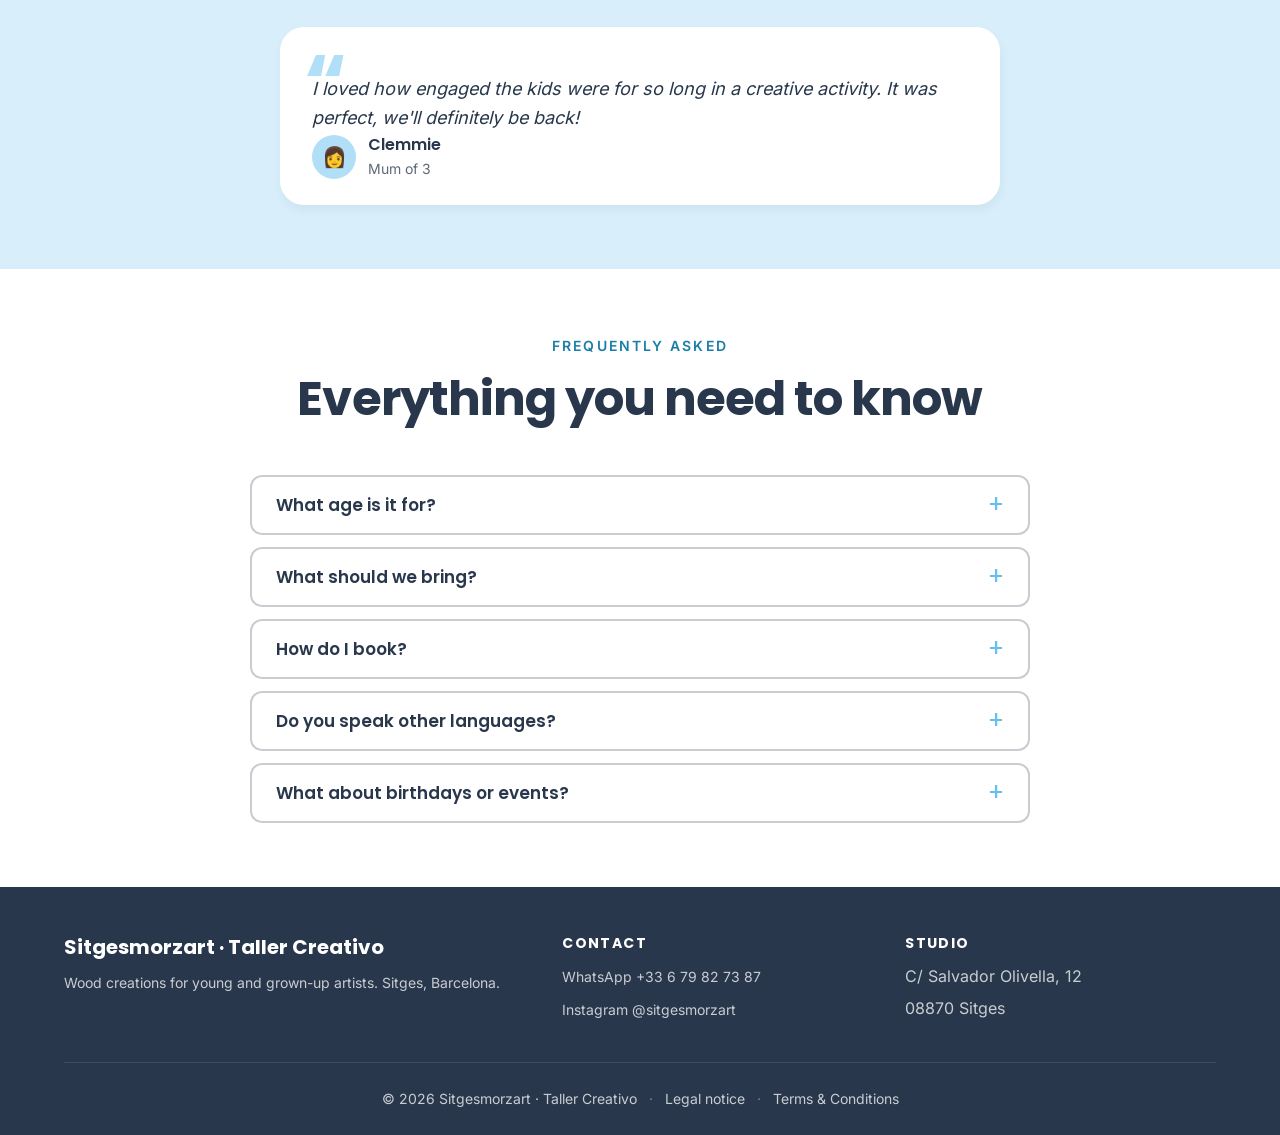
==== commit ea7a9041: "chore(content): update studio address and close summer 2026 season - Homepage: replace old studio ad" ====
--- a/index.html
+++ b/index.html
@@ -8,8 +8,8 @@
 <meta name="author" content="Sitgesmorzart - Guillaume">
 <meta name="geo.region" content="ES-CT">
 <meta name="geo.placename" content="Sitges">
-<meta name="geo.position" content="41.2364;1.8120">
-<meta name="ICBM" content="41.2364, 1.8120">
+<meta name="geo.position" content="41.2390;1.8040">
+<meta name="ICBM" content="41.2390, 1.8040">
 
 <title>Sitgesmorzart · Taller Creativo en Sitges</title>
 
@@ -1525,37 +1525,6 @@
   [data-lang].is-active-lang { animation: none; }
 }
 
-/* Bandeau verano défilant */
-.verano-banner {
-  background: var(--semantic-orange-100);
-  overflow: hidden;
-  white-space: nowrap;
-  padding: var(--spacing-2) 0;
-  position: relative;
-  z-index: 89;
-}
-.verano-banner-track {
-  display: inline-flex;
-  gap: 0;
-  animation: bannerScroll 28s linear infinite;
-}
-.verano-banner:hover .verano-banner-track { animation-play-state: paused; }
-@media (prefers-reduced-motion: reduce) {
-  .verano-banner-track { animation: none; }
-}
-.verano-banner-item {
-  display: inline-flex; align-items: center; gap: var(--spacing-3);
-  padding: 0 var(--spacing-8);
-  font-family: var(--font-display); font-weight: var(--weight-semibold);
-  font-size: var(--body-small-size); color: var(--text-primary);
-  text-decoration: none; white-space: nowrap;
-}
-.verano-banner-item:hover { text-decoration: underline; }
-.verano-banner-sep { opacity: 0.4; }
-@keyframes bannerScroll {
-  0%   { transform: translateX(0); }
-  100% { transform: translateX(-50%); }
-}
 /* Testimonial section */
 .testimonial-section { background: var(--surface-subtle); padding: var(--spacing-16) 0; }
 .testimonial-card { max-width: 720px; margin: 0 auto; background: var(--surface-default); border-radius: var(--radius-2xl); padding: var(--spacing-6) var(--spacing-8); box-shadow: var(--shadow-sm); position: relative; }
@@ -1581,7 +1550,7 @@
   "priceRange": "€20-€30",
   "address": {
     "@type": "PostalAddress",
-    "streetAddress": "Carrer Sant Damià, 7",
+    "streetAddress": "C/ Salvador Olivella, 12",
     "addressLocality": "Sitges",
     "postalCode": "08870",
     "addressRegion": "Barcelona",
@@ -1589,8 +1558,8 @@
   },
   "geo": {
     "@type": "GeoCoordinates",
-    "latitude": 41.2364,
-    "longitude": 1.8120
+    "latitude": 41.2390,
+    "longitude": 1.8040
   },
   "openingHoursSpecification": [
     {
@@ -1706,11 +1675,6 @@
         <span data-lang="fr">Horaires</span>
         <span data-lang="en">Schedule</span>
       </a>
-      <a href="/verano/" class="site-nav-link">
-        <span data-lang="es" class="is-active-lang">🌞 Verano</span>
-        <span data-lang="fr">🌞 Été</span>
-        <span data-lang="en">🌞 Summer</span>
-      </a>
   <a href="#creaciones" class="site-nav-link">
     <span data-lang="es" class="is-active-lang">Creaciones</span>
     <span data-lang="fr">Créations</span>
@@ -1739,7 +1703,7 @@
         </button>
       </nav>
 
-<a href="#calculadora" class="site-cta">
+<a href="/#calculadora" class="site-cta">
         <span data-lang="es" class="is-active-lang">Reservar</span>
         <span data-lang="fr">Réserver</span>
         <span data-lang="en">Book</span>
@@ -1780,7 +1744,7 @@
     <span data-lang="fr">Où nous trouver</span>
     <span data-lang="en">Find us</span>
   </a>
-  <a href="#calculadora" class="site-cta">
+  <a href="/#calculadora" class="site-cta">
     <span data-lang="es" class="is-active-lang">Reservar</span>
     <span data-lang="fr">Réserver</span>
     <span data-lang="en">Book</span>
@@ -1789,30 +1753,6 @@
 
 
 <main id="main-content">
-
-<!-- BANDEAU VERANO -->
-<div class="verano-banner" role="complementary" aria-label="Talleres de verano">
-  <div class="verano-banner-track" aria-hidden="true">
-    <!-- Bloc ES (dupliqué pour le scroll infini) -->
-    <a href="/verano/" class="verano-banner-item" data-lang="es">☀️ Talleres de Verano · 6 jul — 29 ago 2026 · Reservar →</a>
-    <span class="verano-banner-sep" data-lang="es">·</span>
-    <a href="/verano/" class="verano-banner-item" data-lang="fr">☀️ Ateliers d'été · 6 jul — 29 août 2026 · Réserver →</a>
-    <span class="verano-banner-sep" data-lang="fr">·</span>
-    <a href="/verano/" class="verano-banner-item" data-lang="en">☀️ Summer Workshops · 6 Jul — 29 Aug 2026 · Book now →</a>
-    <span class="verano-banner-sep" data-lang="en">·</span>
-    <!-- Duplicate pour scroll infini -->
-    <a href="/verano/" class="verano-banner-item" data-lang="es">☀️ Talleres de Verano · 6 jul — 29 ago 2026 · Reservar →</a>
-    <span class="verano-banner-sep" data-lang="es">·</span>
-    <a href="/verano/" class="verano-banner-item" data-lang="fr">☀️ Ateliers d'été · 6 jul — 29 août 2026 · Réserver →</a>
-    <span class="verano-banner-sep" data-lang="fr">·</span>
-    <a href="/verano/" class="verano-banner-item" data-lang="en">☀️ Summer Workshops · 6 Jul — 29 Aug 2026 · Book now →</a>
-    <span class="verano-banner-sep" data-lang="en">·</span>
-  </div>
-  <!-- Lien accessible (visible uniquement pour lecteurs d'écran) -->
-  <a href="/verano/" class="visually-hidden" data-lang="es">Talleres de Verano 2026 — Reservar</a>
-  <a href="/verano/" class="visually-hidden" data-lang="fr">Ateliers d'été 2026 — Réserver</a>
-  <a href="/verano/" class="visually-hidden" data-lang="en">Summer Workshops 2026 — Book now</a>
-</div>
 
 
 <!-- ============================================================================
@@ -1832,7 +1772,7 @@
           <h1>Creaciones en madera para <span class="accent">pequeños y grandes artistas</span></h1>
           <p class="hero-tagline">Talleres creativos en Sitges, y creaciones personalizadas a medida. Tú lo diseñas, nosotros lo cortamos, te lo llevas a casa.</p>
           <div class="hero-ctas">
-            <a href="#calculadora" class="btn btn-primary btn-lg">Reserva un taller <span aria-hidden="true">→</span></a>
+            <a href="/#calculadora" class="btn btn-primary btn-lg">Reserva un taller <span aria-hidden="true">→</span></a>
             <a href="#creaciones" class="btn btn-secondary btn-lg">Descubre nuestras creaciones <span aria-hidden="true">→</span></a>
           </div>
         </div>
@@ -1842,7 +1782,7 @@
           <h1>Créations sur bois pour <span class="accent">petits et grands artistes</span></h1>
           <p class="hero-tagline">Ateliers créatifs à Sitges, et créations personnalisées sur mesure. Tu dessines, nous découpons, tu repars avec.</p>
           <div class="hero-ctas">
-            <a href="#calculadora" class="btn btn-primary btn-lg">Réserve un atelier <span aria-hidden="true">→</span></a>
+            <a href="/#calculadora" class="btn btn-primary btn-lg">Réserve un atelier <span aria-hidden="true">→</span></a>
             <a href="#creaciones" class="btn btn-secondary btn-lg">Découvre nos créations <span aria-hidden="true">→</span></a>
           </div>
         </div>
@@ -1852,7 +1792,7 @@
           <h1>Wood creations for <span class="accent">young and grown-up artists</span></h1>
           <p class="hero-tagline">Creative workshops in Sitges, and custom creations on demand. You design it, we cut it, you take it home.</p>
           <div class="hero-ctas">
-            <a href="#calculadora" class="btn btn-primary btn-lg">Book a workshop <span aria-hidden="true">→</span></a>
+            <a href="/#calculadora" class="btn btn-primary btn-lg">Book a workshop <span aria-hidden="true">→</span></a>
             <a href="#creaciones" class="btn btn-secondary btn-lg">Discover our creations <span aria-hidden="true">→</span></a>
           </div>
         </div>
@@ -2222,7 +2162,7 @@
       <div class="gallery-item">
         <picture>
           <source srcset="images/quedarte-studio.webp" type="image/webp">
-          <img src="images/quedarte-studio.jpg" alt="Studio Quedarte en Sitges, sede del taller creativo Sitgesmorzart" loading="lazy" width="900" height="1200">
+          <img src="images/quedarte-studio.jpg" alt="Un taller creativo" loading="lazy" width="900" height="1200">
         </picture>
         <div class="gallery-caption" data-lang="es">El estudio</div>
         <div class="gallery-caption" data-lang="fr">L'atelier</div>
@@ -2495,9 +2435,8 @@
 
     <div class="location-card">
       <div class="location-icon" aria-hidden="true">📍</div>
-      <div class="location-name">Studio Quedarte</div>
-      <div class="location-address">Carrer Sant Damià, 7<br>08870 Sitges, Barcelona</div>
-      <a href="https://www.google.com/maps/place/QuedArte+Studio/@41.2364958,1.8094729,17z/data=!3m1!4b1!4m6!3m5!1s0x12a381cccb92f5ff:0x52dd97cdaaa13646!8m2!3d41.2364918!4d1.8120478!16s%2Fg%2F11x_cjyxdv" class="location-link" target="_blank" rel="noopener">
+      <div class="location-address">C/ Salvador Olivella, 12<br>08870 Sitges, Barcelona</div>
+      <a href="https://maps.app.goo.gl/pFmpB72CnXWKYrPx7" class="location-link" target="_blank" rel="noopener">
         <span data-lang="es" class="is-active-lang">Ver en Google Maps</span>
         <span data-lang="fr">Voir sur Google Maps</span>
         <span data-lang="en">Open in Google Maps</span>
@@ -2686,8 +2625,7 @@
         <h3 data-lang="fr">Atelier</h3>
         <h3 data-lang="en">Studio</h3>
         <ul>
-          <li>Studio Quedarte</li>
-          <li>Carrer Sant Damià, 7</li>
+          <li>C/ Salvador Olivella, 12</li>
           <li>08870 Sitges</li>
         </ul>
       </div>
